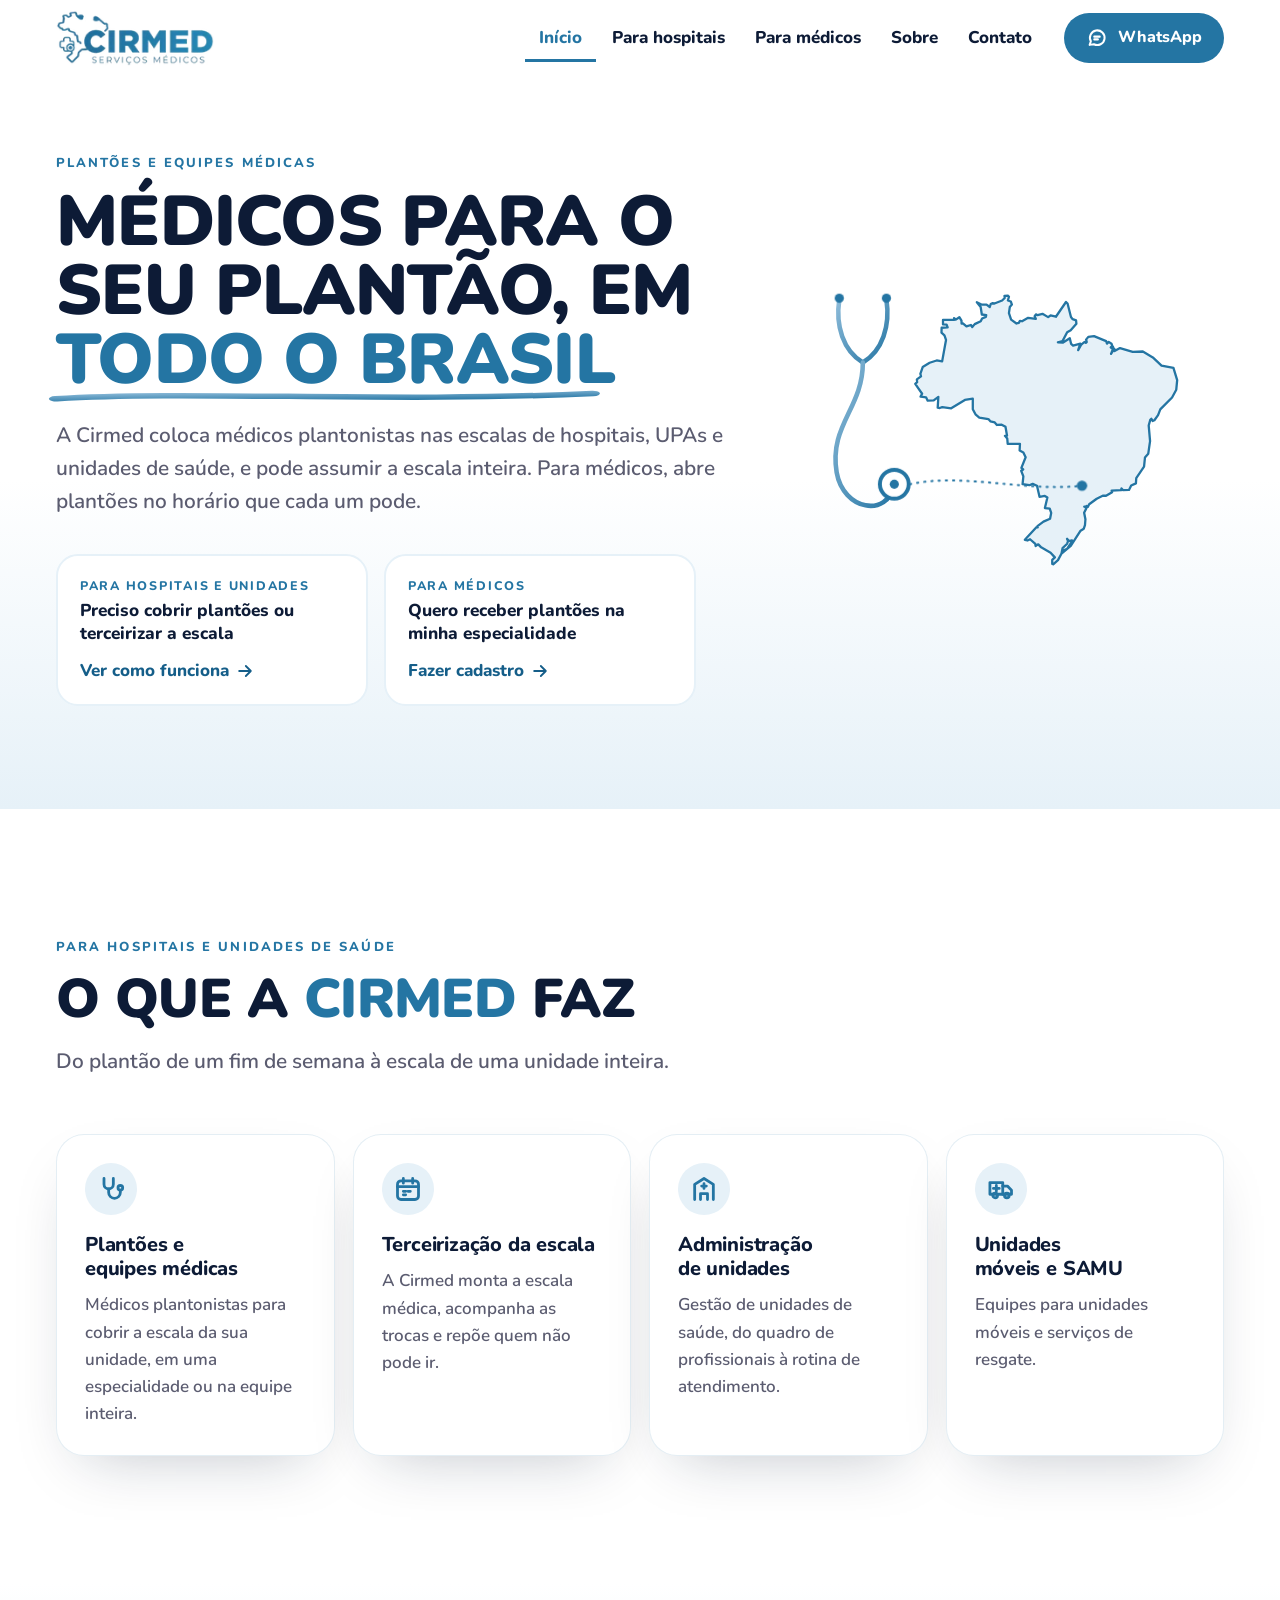
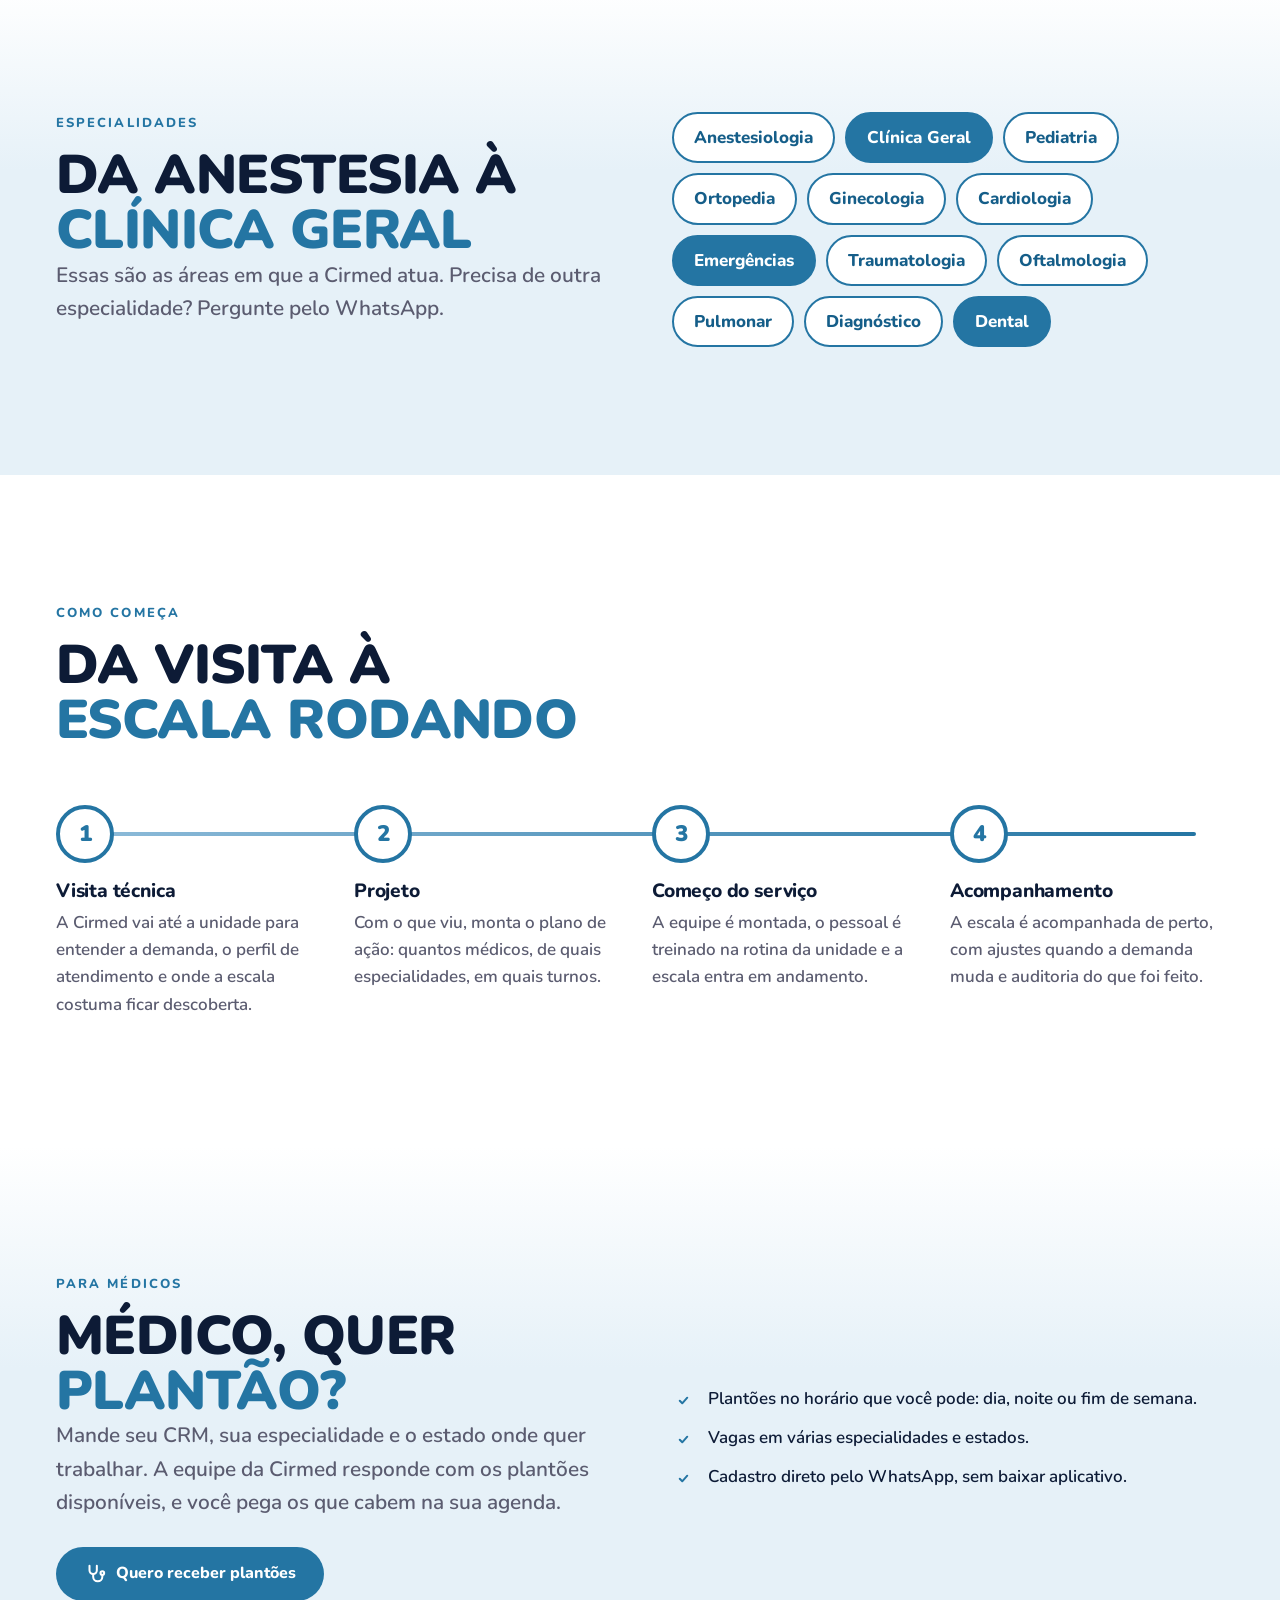
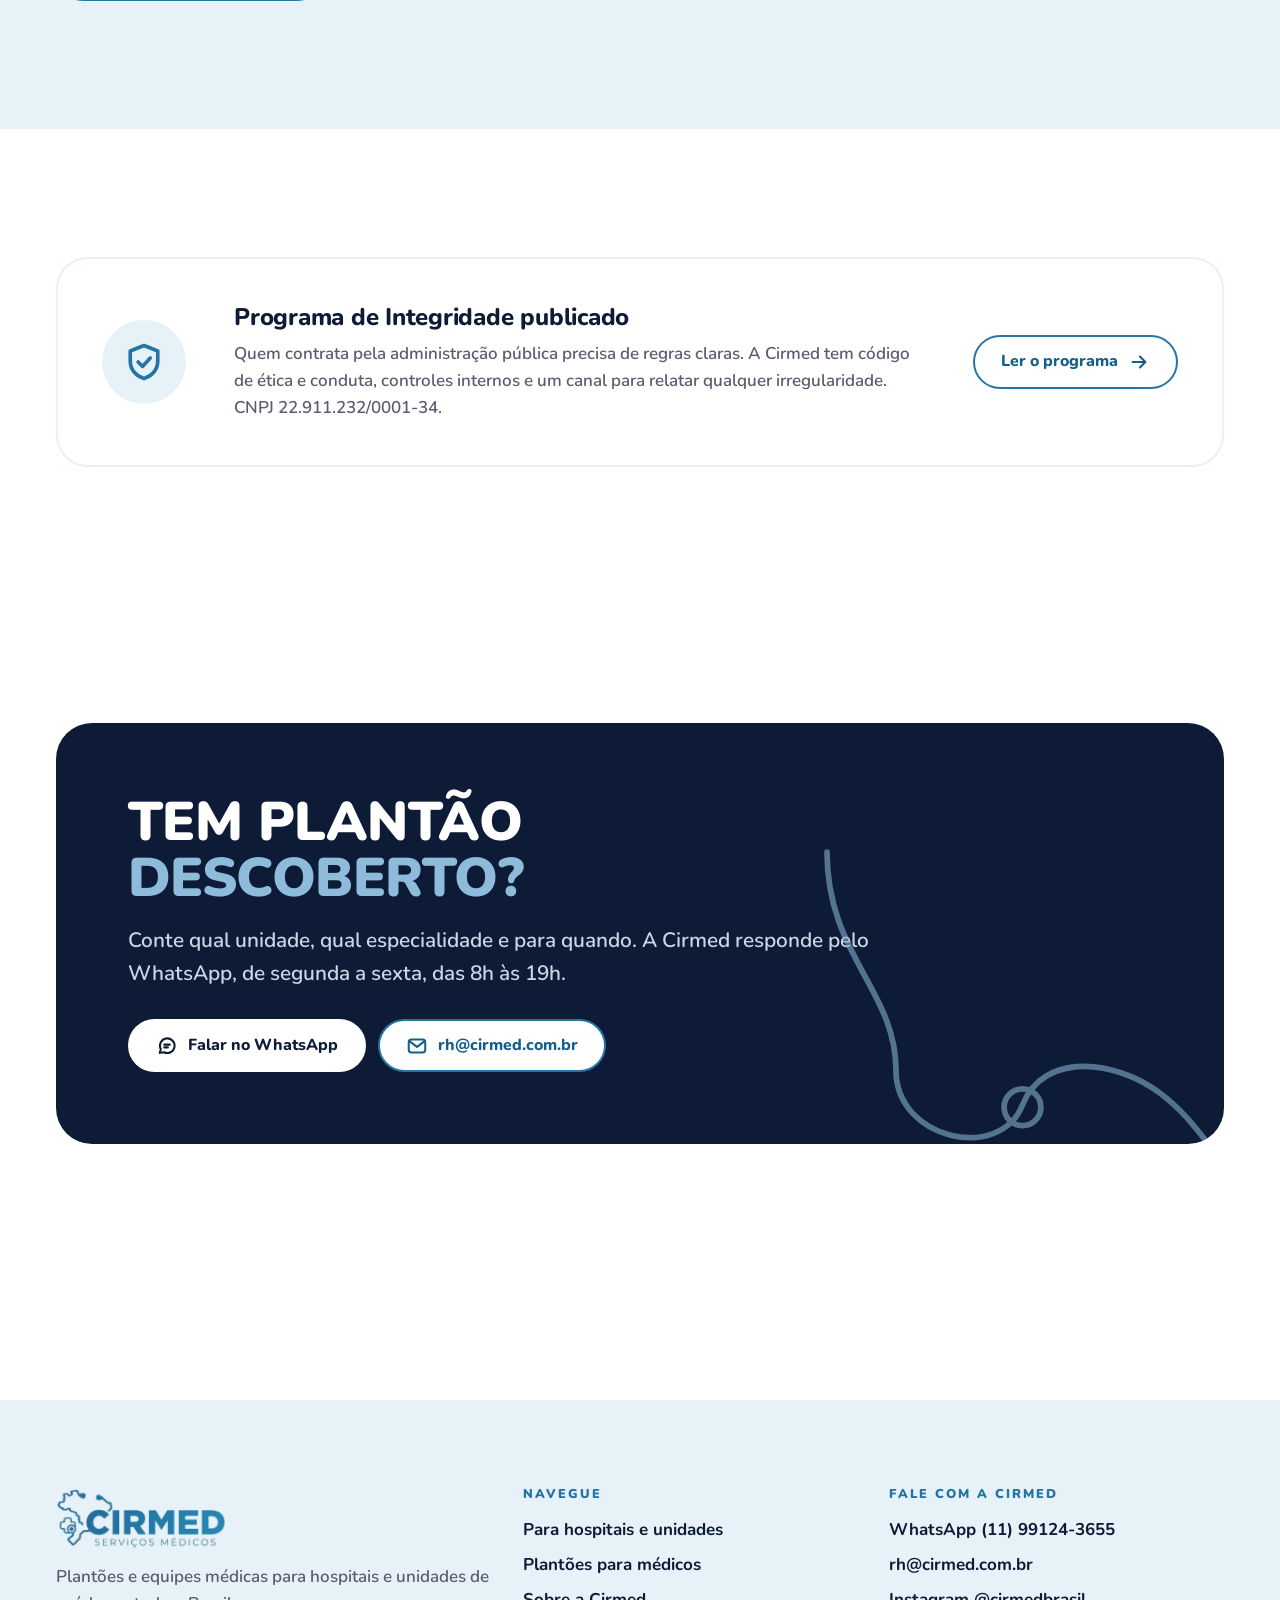
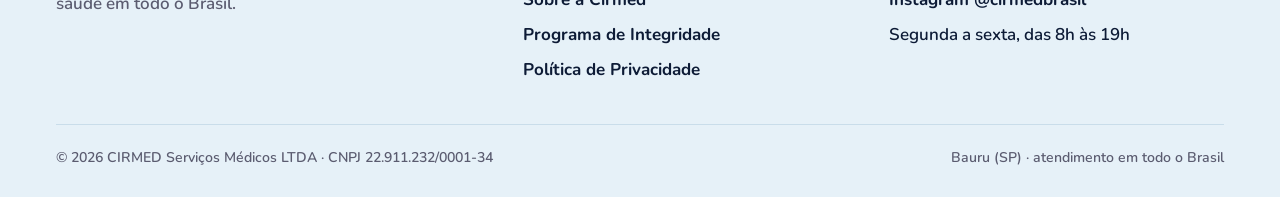
==== index.html @ 3adf21c6 "Site da Cirmed: 7 páginas com a linha médica, formulários para hospitais e médicos via WhatsApp Co-A" ====
<!DOCTYPE html>
<html lang="pt-BR">
<head>
<meta charset="UTF-8">
<meta name="viewport" content="width=device-width, initial-scale=1, viewport-fit=cover">
<script>document.documentElement.classList.add('js');</script>
<title>Cirmed | Plantões e equipes médicas para todo o Brasil</title>
<meta name="description" content="A Cirmed fornece médicos plantonistas e terceiriza a escala médica de hospitais, UPAs e unidades de saúde em todo o Brasil. Médico, cadastre-se para receber plantões.">
<link rel="canonical" href="https://dudugomes-student.github.io/cirmed-site/">
<meta name="theme-color" content="#FFFFFF">
<meta property="og:title" content="Cirmed | Plantões e equipes médicas para todo o Brasil">
<meta property="og:description" content="A Cirmed fornece médicos plantonistas e terceiriza a escala médica de hospitais, UPAs e unidades de saúde em todo o Brasil. Médico, cadastre-se para receber plantões.">
<meta property="og:type" content="website">
<meta property="og:url" content="https://dudugomes-student.github.io/cirmed-site/">
<meta property="og:image" content="https://dudugomes-student.github.io/cirmed-site/assets/og-cirmed.png">
<meta property="og:locale" content="pt_BR">
<meta name="twitter:card" content="summary_large_image">
<link rel="icon" href="assets/favicon.svg" type="image/svg+xml">
<link rel="preload" href="fonts/nunito-latin-800-normal.woff2" as="font" type="font/woff2" crossorigin>
<link rel="preload" href="fonts/nunito-latin-900-normal.woff2" as="font" type="font/woff2" crossorigin>
<link rel="stylesheet" href="css/cirmed.css">
<script type="application/ld+json">{"@context": "https://schema.org", "@type": "MedicalOrganization", "name": "CIRMED Serviços Médicos LTDA", "alternateName": "Cirmed", "url": "https://dudugomes-student.github.io/cirmed-site/", "logo": "https://dudugomes-student.github.io/cirmed-site/assets/logo.png", "telephone": "+55-11-99124-3655", "email": "rh@cirmed.com.br", "taxID": "22.911.232/0001-34", "areaServed": "BR", "address": {"@type": "PostalAddress", "addressLocality": "Bauru", "addressRegion": "SP", "addressCountry": "BR"}, "sameAs": ["https://www.instagram.com/cirmedbrasil/"]}</script><script src="js/main.js" defer></script>
</head>
<body>
<a class="skip-link" href="#conteudo">Pular para o conteúdo</a>
<svg width="0" height="0" style="position:absolute" aria-hidden="true" focusable="false"><defs><linearGradient id="traco" x1="0" y1="0" x2="1" y2="1"><stop offset="0" stop-color="#8DBBD9"/><stop offset="1" stop-color="#2475A3"/></linearGradient></defs></svg>
<header class="site-header">
  <div class="wrap header-bar">
    <a class="brand" href="index.html" aria-current="page"><picture><source type="image/webp" srcset="assets/logo-64.webp 181w, assets/logo-128.webp 361w" sizes="158px"><img src="assets/logo-64.png" srcset="assets/logo-64.png 181w, assets/logo-128.png 361w" sizes="158px" width="181" height="64" alt="Cirmed Serviços Médicos: página inicial"></picture></a>
    <button class="menu-toggle" type="button" aria-expanded="false" aria-controls="menu-principal" aria-label="Abrir menu"><svg class="icon i-open" viewBox="0 0 24 24" aria-hidden="true"><path d="M4 8h16M4 16h16"/></svg><svg class="icon i-close" viewBox="0 0 24 24" aria-hidden="true"><path d="m6 6 12 12M18 6 6 18"/></svg></button>
    <nav class="nav" id="menu-principal" aria-label="Principal">
      <ul class="nav-list"><li><a href="index.html" aria-current="page">Início</a></li><li><a href="para-hospitais.html">Para hospitais</a></li><li><a href="para-medicos.html">Para médicos</a></li><li><a href="sobre.html">Sobre</a></li><li><a href="contato.html">Contato</a></li></ul>
      <a class="btn btn-primary header-cta" href="https://wa.me/5511991243655" target="_blank" rel="noopener noreferrer"><svg class="icon" viewBox="0 0 24 24" aria-hidden="true"><path d="M4 19.5 5.3 15.6A8 8 0 1 1 8.6 18.8Z"/><path d="M9 10.5h6M9 13.5h4"/></svg><span>WhatsApp</span><span class="sr-only"> (abre em nova aba)</span></a>
    </nav>
  </div>
</header>
<main id="conteudo" tabindex="-1">
<section class="hero" aria-labelledby="hero-title">
  <div class="wrap hero-grid">
    <div>
      <p class="kicker">Plantões e equipes médicas</p>
      <h1 class="display" id="hero-title" data-draw>Médicos para o seu plantão, em <span class="stroke">todo o Brasil<svg viewBox="0 0 100 10" preserveAspectRatio="none" aria-hidden="true"><path class="draw" pathLength="1" style="--delay:.5s;--dur:1.1s" d="M2 6.5C26 2.5 62 8.5 98 4"/></svg></span></h1>
      <p class="lede">A Cirmed coloca médicos plantonistas nas escalas de hospitais, UPAs e unidades de saúde, e pode assumir a escala inteira. Para médicos, abre plantões no horário que cada um pode.</p>
      <div class="doors">
        <a class="door" href="para-hospitais.html"><small>Para hospitais e unidades</small><strong>Preciso cobrir plantões ou terceirizar a escala</strong><span class="go">Ver como funciona <svg class="icon" viewBox="0 0 24 24" aria-hidden="true"><path d="M5 12h14M13 6l6 6-6 6"/></svg></span></a>
        <a class="door" href="para-medicos.html"><small>Para médicos</small><strong>Quero receber plantões na minha especialidade</strong><span class="go">Fazer cadastro <svg class="icon" viewBox="0 0 24 24" aria-hidden="true"><path d="M5 12h14M13 6l6 6-6 6"/></svg></span></a>
      </div>
    </div>
    <figure class="hero-art" data-draw role="img" aria-label="Ilustração: o traço de um estetoscópio se desenha até o mapa do Brasil, com um ponto azul pulsando no interior de São Paulo.">
<svg class="line-art" viewBox="0 0 560 470">
  <path class="map draw" pathLength="1" style="--delay:.6s" transform="translate(150 30)" d="M72.8 42.3L78.2 47L85 44.8L87.1 47.9L90.8 43.5L100 39L102.1 34.8L107.9 32.4L108.4 29.7L101.7 28.8L99.9 17.4L94.1 10.1L101.9 13.8L108.9 13.6L113.8 17.3L115.3 12.8L117.7 11.6L121 12L132.7 7.4L136.6 3.6L136.3 0.2L141.5 0L143.1 1.6L141.5 7.4L146 9L147.6 13.7L144.4 17.4L143.1 26.8L146.4 36.7L154.6 42.5L158.2 41.6L159.9 38.4L163.1 39.1L172.4 33.9L184.2 35.6L182.4 31.4L184.3 28.6L186.6 29.8L194.3 27.8L202.9 32.8L206.6 30.3L214.8 32.2L230.2 9.7L232.6 12L237.8 32.7L240.4 35.9L245.6 37.7L246.1 42.9L237.4 52.8L232 56L224.9 69.5L217.9 71.5L225.2 71.8L236 65L238.1 73.7L241 76.3L252.1 73.4L248.8 83.1L253.2 75.3L258.3 70.8L260.8 72.1L261.9 70.7L260.9 67.2L264.3 62.9L273 61.9L291.5 69.4L292.8 73.2L295.4 70.6L299.7 73.5L300.9 76.7L298.6 79L299.6 80.1L301.9 77.9L302.5 80L299 88.9L304 81.1L304.4 84.7L312.7 80.1L332.1 85.8L347.6 85.3L362.8 94.3L376.1 106.8L394.3 110.4L400 129.1L398.6 143.6L392.2 155.5L374.2 173.6L370.8 182.5L365.2 190.3L362.5 191.5L360.6 188L358.9 189.7L356.5 198.2L358.6 222.1L355.8 241.5L350.8 247.2L349.4 261.1L337.5 278.7L337 286.7L329.8 289.9L326.4 296.7L317 296.9L315 294.3L314.3 297.1L299.9 297.8L300.6 300.1L291.4 305.6L286.3 305.6L277.1 310.2L265.6 318.6L263.5 322.6L261.4 321.1L260.7 322.9L258.1 322.1L261.4 324.5L257.9 331.6L259.9 341.4L259.2 350.6L257.4 355.9L252.5 359L237.5 382.1L224.3 393.1L224 390.1L232.1 386.4L239.2 375.5L239.3 373.6L234.6 374.8L231.8 371.3L233.3 374.7L232 378.8L225 385.5L223.4 393.7L218 403.9L210.7 410.3L209.2 409.6L209.2 403.6L213.2 399.7L206.7 392.5L192.3 384.4L187.9 379.8L183.8 382.2L183.4 379.1L175.3 372L171.4 373.9L167.4 372.9L185 353.7L187 353.8L186.6 352L195.8 345.1L205.9 340.6L207.6 331.8L205.4 325.3L198 324.3L201.8 308.2L197.9 305.8L189.8 307.2L185.9 290.4L179.3 287.5L174.3 289.5L163.9 287.8L165.1 276.1L161.8 267.4L164.8 265.4L162.1 262.9L168.6 246.8L165.1 239.4L159.4 236.5L159.9 226.5L141.2 226.4L140.5 218.1L137 214L140.2 213.9L137.8 200.3L132 197.1L124.7 197.5L121.4 193.6L114.7 191.9L111.7 188.5L97.8 186.1L92 181.2L87.9 173.5L87.9 157.4L75.8 159.3L54.9 172.1L41.3 170.2L37.4 171.6L34.3 171L35.3 154.5L28.2 160L19 160.4L16.5 155.2L8.1 154.2L10.5 149.8L0 134.7L2.9 132.1L2.5 127.8L8.8 123.2L7.8 119.3L11.4 109L22 102.5L32.7 99L41.1 100.4L47 67.7L44.6 60.5L40.1 56.6L40.3 49L49.5 48.4L47.9 44.1L42.4 44L42.4 37.1L59.5 37L59.3 34.2L61.9 36.7L67.4 32.9L70.6 38.1L70.8 42.7Z"/>
  <path class="tube draw" pathLength="1" style="--dur:1.4s" d="M34 36c-6 40 6 78 36 96M106 36c6 40-6 78-36 96"/>
  <path class="tube draw" pathLength="1" style="--delay:.5s;--dur:1.6s" d="M70 132c0 70-52 96-40 168 10 58 78 70 88 18"/>
  <circle class="pop" style="--delay:1.6s" cx="34" cy="34" r="7" fill="var(--blue)"/>
  <circle class="pop" style="--delay:1.6s" cx="106" cy="34" r="7" fill="var(--blue)"/>
  <path class="link fade" style="--delay:2s" d="M142 318C220 300 320 330 404.6 320.2"/>
  <g class="pop" style="--delay:1.7s"><circle class="piece" cx="118" cy="318" r="22"/><circle class="dot" cx="118" cy="318" r="7"/></g>
  <circle class="ring" style="--delay:3s" cx="404.6" cy="320.2" r="10"/>
  <circle class="ring r2" style="--delay:3s" cx="404.6" cy="320.2" r="10"/>
  <circle class="dot pop" style="--delay:3s" cx="404.6" cy="320.2" r="8"/>
</svg></figure>
  </div>
</section>

<section class="section" aria-labelledby="servicos-title"><div class="wrap">
  <div class="section-head reveal">
    <p class="kicker">Para hospitais e unidades de saúde</p>
    <h2 class="title" id="servicos-title">O que a <span class="blue">Cirmed</span> faz</h2>
    <p class="lede">Do plantão de um fim de semana à escala de uma unidade inteira.</p>
  </div>
  <div class="cards"><article class="card reveal" style="--d:0.00s"><div class="card-icon"><svg class="icon" viewBox="0 0 24 24" aria-hidden="true"><path d="M6 3v5a4 4 0 0 0 8 0V3"/><path d="M10 12v3a5 5 0 0 0 10 0v-2"/><circle cx="20" cy="11" r="2"/></svg></div><h3>Plantões e equipes médicas</h3><p>Médicos plantonistas para cobrir a escala da sua unidade, em uma especialidade ou na equipe inteira.</p></article><article class="card reveal" style="--d:0.08s"><div class="card-icon"><svg class="icon" viewBox="0 0 24 24" aria-hidden="true"><rect x="3" y="5" width="18" height="16" rx="3"/><path d="M3 10h18M8 3v4M16 3v4M8 14h2M12 14h2M8 17h2"/></svg></div><h3>Terceirização da escala</h3><p>A Cirmed monta a escala médica, acompanha as trocas e repõe quem não pode ir.</p></article><article class="card reveal" style="--d:0.16s"><div class="card-icon"><svg class="icon" viewBox="0 0 24 24" aria-hidden="true"><path d="M4 21V8l8-5 8 5v13"/><path d="M9 21v-5h6v5M12 7.5v4M10 9.5h4"/></svg></div><h3>Administração de unidades</h3><p>Gestão de unidades de saúde, do quadro de profissionais à rotina de atendimento.</p></article><article class="card reveal" style="--d:0.24s"><div class="card-icon"><svg class="icon" viewBox="0 0 24 24" aria-hidden="true"><path d="M2.5 6.5h11v10h-11z"/><path d="M13.5 9.5h4l3.5 3.5v3.5h-7.5"/><circle cx="7" cy="17.5" r="2"/><circle cx="17" cy="17.5" r="2"/><path d="M8 9v5M5.5 11.5h5"/></svg></div><h3>Unidades móveis e SAMU</h3><p>Equipes para unidades móveis e serviços de resgate.</p></article></div>
</div></section>

<section class="section section-sky" aria-labelledby="esp-title"><div class="wrap split">
  <div class="reveal">
    <p class="kicker">Especialidades</p>
    <h2 class="title" id="esp-title">Da anestesia à <span class="blue">clínica geral</span></h2>
    <p class="lede">Essas são as áreas em que a Cirmed atua. Precisa de outra especialidade? Pergunte pelo WhatsApp.</p>
  </div>
  <div class="reveal" style="--d:.1s"><ul class="chips"><li>Anestesiologia</li><li>Clínica Geral</li><li>Pediatria</li><li>Ortopedia</li><li>Ginecologia</li><li>Cardiologia</li><li>Emergências</li><li>Traumatologia</li><li>Oftalmologia</li><li>Pulmonar</li><li>Diagnóstico</li><li>Dental</li></ul></div>
</div></section>

<section class="section" aria-labelledby="como-title"><div class="wrap">
  <div class="section-head reveal">
    <p class="kicker">Como começa</p>
    <h2 class="title" id="como-title">Da visita à <span class="blue">escala rodando</span></h2>
  </div>
  <ol class="steps"><li><h3>Visita técnica</h3><p>A Cirmed vai até a unidade para entender a demanda, o perfil de atendimento e onde a escala costuma ficar descoberta.</p></li><li><h3>Projeto</h3><p>Com o que viu, monta o plano de ação: quantos médicos, de quais especialidades, em quais turnos.</p></li><li><h3>Começo do serviço</h3><p>A equipe é montada, o pessoal é treinado na rotina da unidade e a escala entra em andamento.</p></li><li><h3>Acompanhamento</h3><p>A escala é acompanhada de perto, com ajustes quando a demanda muda e auditoria do que foi feito.</p></li></ol>
</div></section>

<section class="section section-sky" aria-labelledby="medicos-title"><div class="wrap split">
  <div class="reveal">
    <p class="kicker">Para médicos</p>
    <h2 class="title" id="medicos-title">Médico, quer <span class="blue">plantão?</span></h2>
    <p class="lede">Mande seu CRM, sua especialidade e o estado onde quer trabalhar. A equipe da Cirmed responde com os plantões disponíveis, e você pega os que cabem na sua agenda.</p>
    <div class="btn-row"><a class="btn btn-primary" href="para-medicos.html"><svg class="icon" viewBox="0 0 24 24" aria-hidden="true"><path d="M6 3v5a4 4 0 0 0 8 0V3"/><path d="M10 12v3a5 5 0 0 0 10 0v-2"/><circle cx="20" cy="11" r="2"/></svg><span>Quero receber plantões</span></a></div>
  </div>
  <ul class="checklist reveal" style="--d:.1s">
    <li>Plantões no horário que você pode: dia, noite ou fim de semana.</li>
    <li>Vagas em várias especialidades e estados.</li>
    <li>Cadastro direto pelo WhatsApp, sem baixar aplicativo.</li>
  </ul>
</div></section>

<section class="section" aria-label="Programa de Integridade"><div class="wrap"><div class="trust reveal">
  <div class="seal"><svg class="icon" viewBox="0 0 24 24" aria-hidden="true"><path d="M12 3 4.5 6v5.5c0 4.8 3.2 8.2 7.5 9.5 4.3-1.3 7.5-4.7 7.5-9.5V6Z"/><path d="m8.8 12 2.4 2.4 4.2-4.6"/></svg></div>
  <div><h2 class="subtitle">Programa de Integridade publicado</h2>
  <p>Quem contrata pela administração pública precisa de regras claras. A Cirmed tem código de ética e conduta, controles internos e um canal para relatar qualquer irregularidade. CNPJ 22.911.232/0001-34.</p></div>
  <a class="btn btn-outline" href="programa-de-integridade.html"><span>Ler o programa</span><svg class="icon" viewBox="0 0 24 24" aria-hidden="true"><path d="M5 12h14M13 6l6 6-6 6"/></svg></a>
</div></div></section>

<section class="section" aria-labelledby="cta-title"><div class="wrap">
  <div class="cta reveal">
    <h2 class="title" id="cta-title">Tem plantão <span class="blue">descoberto?</span></h2>
    <p class="lede">Conte qual unidade, qual especialidade e para quando. A Cirmed responde pelo WhatsApp, de segunda a sexta, das 8h às 19h.</p>
    <div class="btn-row"><a class="btn btn-white" href="https://wa.me/5511991243655" target="_blank" rel="noopener noreferrer"><svg class="icon" viewBox="0 0 24 24" aria-hidden="true"><path d="M4 19.5 5.3 15.6A8 8 0 1 1 8.6 18.8Z"/><path d="M9 10.5h6M9 13.5h4"/></svg><span>Falar no WhatsApp</span><span class="sr-only"> (abre em nova aba)</span></a><a class="btn btn-outline" href="mailto:rh@cirmed.com.br"><svg class="icon" viewBox="0 0 24 24" aria-hidden="true"><rect x="3" y="5" width="18" height="14" rx="3"/><path d="m4 7 8 6 8-6"/></svg><span>rh@cirmed.com.br</span></a></div>
    <svg class="cta-line" viewBox="0 0 400 300" aria-hidden="true"><path d="M20 20c0 90 60 120 60 190 0 60 90 80 110 30 18-46 80-40 120-10s50 70 70 60"/><circle cx="190" cy="242" r="16" fill="none" stroke="#8DBBD9" stroke-width="5"/></svg>
  </div>
</div></section>

</main>
<footer class="site-footer">
  <div class="wrap">
    <div class="footer-grid">
      <div class="footer-brand">
        <img src="assets/logo-128.png" width="361" height="128" alt="Cirmed Serviços Médicos" loading="lazy">
        <p>Plantões e equipes médicas para hospitais e unidades de saúde em todo o Brasil.</p>
      </div>
      <div>
        <h2>Navegue</h2>
        <ul>
          <li><a href="para-hospitais.html">Para hospitais e unidades</a></li>
          <li><a href="para-medicos.html">Plantões para médicos</a></li>
          <li><a href="sobre.html">Sobre a Cirmed</a></li>
          <li><a href="programa-de-integridade.html">Programa de Integridade</a></li>
          <li><a href="privacidade.html">Política de Privacidade</a></li>
        </ul>
      </div>
      <div>
        <h2>Fale com a Cirmed</h2>
        <ul>
          <li><a href="https://wa.me/5511991243655" target="_blank" rel="noopener noreferrer">WhatsApp (11) 99124-3655<span class="sr-only"> (abre em nova aba)</span></a></li>
          <li><a href="mailto:rh@cirmed.com.br">rh@cirmed.com.br</a></li>
          <li><a href="https://www.instagram.com/cirmedbrasil/" target="_blank" rel="noopener noreferrer">Instagram @cirmedbrasil<span class="sr-only"> (abre em nova aba)</span></a></li>
          <li>Segunda a sexta, das 8h às 19h</li>
        </ul>
      </div>
    </div>
    <div class="legal">
      <span>© <span data-year>2026</span> CIRMED Serviços Médicos LTDA · CNPJ 22.911.232/0001-34</span>
      <span>Bauru (SP) · atendimento em todo o Brasil</span>
    </div>
  </div>
</footer>
<div class="mobile-bar">
  <a class="btn btn-primary" href="https://wa.me/5511991243655" target="_blank" rel="noopener noreferrer"><svg class="icon" viewBox="0 0 24 24" aria-hidden="true"><path d="M4 19.5 5.3 15.6A8 8 0 1 1 8.6 18.8Z"/><path d="M9 10.5h6M9 13.5h4"/></svg><span>WhatsApp</span><span class="sr-only"> (abre em nova aba)</span></a>
  <a class="btn btn-outline" href="para-medicos.html"><svg class="icon" viewBox="0 0 24 24" aria-hidden="true"><path d="M6 3v5a4 4 0 0 0 8 0V3"/><path d="M10 12v3a5 5 0 0 0 10 0v-2"/><circle cx="20" cy="11" r="2"/></svg><span>Plantões</span></a>
</div>
</body>
</html>
---- css/cirmed.css ----
/* Cirmed — sistema visual "linha médica". Fonte da verdade dos tokens; ver DESIGN.md. */

@font-face { font-family: "Nunito"; font-weight: 600; font-style: normal; font-display: swap; src: url("../fonts/nunito-latin-600-normal.woff2") format("woff2"); }
@font-face { font-family: "Nunito"; font-weight: 700; font-style: normal; font-display: swap; src: url("../fonts/nunito-latin-700-normal.woff2") format("woff2"); }
@font-face { font-family: "Nunito"; font-weight: 800; font-style: normal; font-display: swap; src: url("../fonts/nunito-latin-800-normal.woff2") format("woff2"); }
@font-face { font-family: "Nunito"; font-weight: 900; font-style: normal; font-display: swap; src: url("../fonts/nunito-latin-900-normal.woff2") format("woff2"); }

:root {
  --blue: #2475A3;        /* traço, destaques, botões */
  --blue-deep: #155E89;   /* hover e texto pequeno em azul */
  --navy: #0D1B36;        /* títulos */
  --gray: #5B5C70;        /* texto de apoio */
  --sky: #E6F1F8;         /* preenchimentos, fundo de seção */
  --mist: #8DBBD9;        /* início do degradê do traço */
  --white: #FFFFFF;
  --line: linear-gradient(90deg, var(--mist), var(--blue));
  --r-pill: 999px;
  --r-card: 28px;
  --gutter: clamp(16px, 4.5vw, 56px);
  --max: 1200px;
  --section: clamp(72px, 10vw, 136px);
  --ease: cubic-bezier(.22, 1, .36, 1);
  --shadow: 0 24px 60px -28px rgba(13, 27, 54, .28);
  color-scheme: light;
}

*, *::before, *::after { box-sizing: border-box; }
html { -webkit-text-size-adjust: 100%; scroll-behavior: smooth; scroll-padding-top: 96px; }
@media (prefers-reduced-motion: reduce) { html { scroll-behavior: auto; } }
body {
  margin: 0; font-family: "Nunito", system-ui, sans-serif; font-weight: 600;
  font-size: clamp(1rem, .96rem + .2vw, 1.0625rem); line-height: 1.6; color: var(--navy);
  background: var(--white); text-rendering: optimizeLegibility; overflow-x: clip;
}
html.menu-open { overflow: hidden; }
img, svg { display: block; max-width: 100%; }
a { color: var(--blue-deep); text-decoration-thickness: 2px; text-underline-offset: 3px; }
a:hover { color: var(--blue); }
:focus-visible { outline: 3px solid var(--blue); outline-offset: 3px; border-radius: 6px; }
p { margin: 0 0 1em; }
h1, h2, h3 { margin: 0; line-height: 1.05; letter-spacing: -.01em; text-wrap: balance; }
.sr-only { position: absolute; width: 1px; height: 1px; padding: 0; margin: -1px; overflow: hidden; clip: rect(0 0 0 0); white-space: nowrap; border: 0; }
.skip-link { position: absolute; left: 16px; top: -60px; z-index: 100; background: var(--navy); color: var(--white); padding: 10px 18px; border-radius: var(--r-pill); }
.skip-link:focus { top: 12px; }
.wrap { width: min(100% - 2 * var(--gutter), var(--max)); margin-inline: auto; }

/* Tipografia */
.kicker { font-weight: 800; font-size: .8125rem; letter-spacing: .16em; text-transform: uppercase; color: var(--blue); margin: 0 0 14px; }
.display { font-weight: 900; text-transform: uppercase; font-size: clamp(2.3rem, 1.3rem + 4.2vw, 4.4rem); line-height: .98; }
.title { font-weight: 900; text-transform: uppercase; font-size: clamp(1.9rem, 1.2rem + 2.8vw, 3.4rem); line-height: 1.02; }
.subtitle { font-weight: 800; font-size: clamp(1.2rem, 1.05rem + .6vw, 1.5rem); line-height: 1.2; }
.lede { font-size: clamp(1.08rem, 1rem + .4vw, 1.3rem); color: var(--gray); max-width: 38em; }
.blue { color: var(--blue); }
.muted { color: var(--gray); }
/* Sublinhado em traço que se desenha sob a palavra-chave */
.stroke { position: relative; display: inline-block; white-space: nowrap; color: var(--blue); }
.stroke svg { position: absolute; left: -2%; right: -2%; width: 104%; bottom: -.16em; height: .3em; overflow: visible; }
.stroke path { fill: none; stroke: url(#traco); stroke-width: 2.6; stroke-linecap: round; }
@media (max-width: 600px) {
  .stroke { display: inline; white-space: normal; text-decoration: underline; text-decoration-color: var(--mist); text-decoration-thickness: .1em; text-underline-offset: .14em; }
  .stroke svg { display: none; }
}

/* Botões */
.btn {
  display: inline-flex; align-items: center; justify-content: center; gap: 10px; min-height: 52px; padding: 12px 26px;
  border-radius: var(--r-pill); border: 2px solid transparent; font: inherit; font-weight: 800; font-size: 1rem;
  text-decoration: none; cursor: pointer; transition: background .2s, color .2s, border-color .2s, transform .2s var(--ease);
}
.btn:active { transform: translateY(1px); }
.btn .icon { width: 22px; height: 22px; flex: none; }
.btn-primary { background: var(--blue); color: var(--white); }
.btn-primary:hover { background: var(--blue-deep); color: var(--white); }
.btn-outline { background: var(--white); color: var(--blue-deep); border-color: var(--blue); }
.btn-outline:hover { background: var(--sky); color: var(--blue-deep); }
.btn-white { background: var(--white); color: var(--navy); }
.btn-white:hover { background: var(--sky); color: var(--navy); }
.btn-row { display: flex; flex-wrap: wrap; gap: 12px; margin-top: 28px; }
.icon { width: 1.25em; height: 1.25em; flex: none; fill: none; stroke: currentColor; stroke-width: 2.2; stroke-linecap: round; stroke-linejoin: round; }

/* Cabeçalho */
.site-header { position: sticky; top: 0; z-index: 50; background: rgba(255,255,255,.92); backdrop-filter: blur(12px); -webkit-backdrop-filter: blur(12px); transition: box-shadow .25s; }
html.header-scrolled .site-header { box-shadow: 0 1px 0 rgba(13,27,54,.08), 0 10px 30px -18px rgba(13,27,54,.25); }
.header-bar { display: flex; align-items: center; justify-content: space-between; gap: 20px; min-height: 76px; }
.brand { display: block; flex: none; }
.brand img { width: 158px; height: auto; }
.nav { display: flex; align-items: center; gap: 8px; }
.nav-list { display: flex; gap: 2px; list-style: none; margin: 0; padding: 0; }
.nav-list a { display: block; padding: 10px 14px; border-radius: var(--r-pill); color: var(--navy); font-weight: 800; text-decoration: none; }
.nav-list a:hover { background: var(--sky); color: var(--navy); }
.nav-list a[aria-current="page"] { color: var(--blue); box-shadow: inset 0 -3px 0 var(--blue); border-radius: 0; }
.header-cta { min-height: 46px; padding: 10px 20px; margin-left: 10px; }
.menu-toggle { display: none; width: 48px; height: 48px; border-radius: 50%; border: 2px solid var(--sky); background: var(--white); color: var(--navy); cursor: pointer; padding: 0; }
.menu-toggle .icon { width: 24px; height: 24px; margin: auto; }
.menu-toggle .i-close { display: none; }
.menu-toggle[aria-expanded="true"] .i-open { display: none; }
.menu-toggle[aria-expanded="true"] .i-close { display: block; }
@media (max-width: 1020px) {
  .menu-toggle { display: grid; }
  .nav { position: fixed; inset: 76px 0 0; background: var(--white); flex-direction: column; align-items: stretch; gap: 0; padding: 12px var(--gutter) 40px; overflow-y: auto; visibility: hidden; opacity: 0; transform: translateY(-8px); transition: opacity .2s, transform .2s var(--ease), visibility 0s .2s; }
  .nav.is-open { visibility: visible; opacity: 1; transform: none; transition: opacity .2s, transform .25s var(--ease); }
  .nav-list { flex-direction: column; }
  .nav-list a { padding: 16px 4px; font-size: 1.35rem; border-radius: 0; border-bottom: 1px solid var(--sky); }
  .nav-list a[aria-current="page"] { box-shadow: inset 4px 0 0 var(--blue); padding-left: 16px; }
  .header-cta { margin: 24px 0 0; }
}

/* Seções */
main { display: block; }
.section { padding-block: var(--section); }
.section-sky { background: linear-gradient(180deg, var(--white), var(--sky) 38%); }
.section-head { max-width: 760px; margin-bottom: clamp(32px, 5vw, 56px); }
.section-head .lede { margin-top: 18px; }

/* Topo */
.hero { padding-block: clamp(36px, 6vw, 80px) clamp(56px, 8vw, 104px); background: linear-gradient(180deg, var(--white) 55%, var(--sky)); }
.hero-grid { display: grid; grid-template-columns: minmax(0, 1.2fr) minmax(0, .8fr); gap: clamp(24px, 4vw, 56px); align-items: center; }
.hero .lede { margin-top: 24px; }
.hero-note { margin: 18px 0 0; font-weight: 800; color: var(--navy); }
@media (max-width: 860px) { .hero-grid { grid-template-columns: 1fr; } .hero-art { max-width: 520px; margin-inline: auto; width: 100%; } }
.page-hero { padding-block: clamp(36px, 6vw, 80px) clamp(40px, 6vw, 72px); background: linear-gradient(180deg, var(--white) 40%, var(--sky)); }
.page-hero .lede { margin-top: 22px; }
.crumbs { font-size: .9rem; color: var(--gray); margin-bottom: 18px; }
.crumbs a { color: var(--gray); }

/* Linha médica (SVG) */
.line-art { width: 100%; height: auto; overflow: visible; }
.line-art .tube, .line-art .map { fill: none; stroke-linecap: round; stroke-linejoin: round; }
.line-art .tube { stroke: url(#traco); stroke-width: 7; }
.line-art .map { stroke: var(--blue); stroke-width: 3.5; fill: var(--sky); }
.line-art .link { fill: none; stroke: var(--blue); stroke-width: 3; stroke-dasharray: 2 9; stroke-linecap: round; }
.line-art .piece { fill: var(--white); stroke: var(--blue); stroke-width: 6; }
.line-art .dot { fill: var(--blue); }
.line-art .ring { fill: none; stroke: var(--blue); stroke-width: 2; transform-box: fill-box; transform-origin: center; opacity: 0; }
.js .draw { stroke-dasharray: 1; stroke-dashoffset: 1; }
.js .is-drawn .draw { animation: draw var(--dur, 1.6s) var(--ease) var(--delay, 0s) forwards; }
.js .is-drawn .map.draw { animation: draw var(--dur, 2.2s) var(--ease) var(--delay, 0s) forwards, mapfill .8s ease calc(var(--delay, 0s) + 1.6s) forwards; fill-opacity: 0; }
.js .is-drawn .ring { animation: pulse 2.6s ease-out calc(var(--delay, 0s)) infinite; }
.js .is-drawn .ring.r2 { animation-delay: calc(var(--delay, 0s) + 1.3s); }
.js .pop, .js .fade { opacity: 0; }
.js .is-drawn .fade { animation: fade .6s ease var(--delay, 0s) forwards; }
@keyframes fade { to { opacity: 1; } }
.js .is-drawn .pop { animation: pop .5s var(--ease) var(--delay, 0s) forwards; }
@keyframes draw { to { stroke-dashoffset: 0; } }
@keyframes mapfill { to { fill-opacity: 1; } }
@keyframes pulse { 0% { opacity: .8; transform: scale(.4); } 100% { opacity: 0; transform: scale(2.4); } }
@keyframes pop { from { opacity: 0; transform: scale(.6); } to { opacity: 1; transform: none; } }
.pop { transform-box: fill-box; transform-origin: center; }

/* Duas portas: hospital / médico */
.doors { display: grid; grid-template-columns: repeat(2, minmax(0, 1fr)); gap: 16px; margin-top: 36px; max-width: 640px; }
.door { display: flex; flex-direction: column; gap: 4px; padding: 20px 22px; border-radius: 22px; background: var(--white); border: 2px solid var(--sky); text-decoration: none; color: var(--navy); transition: border-color .2s, transform .25s var(--ease), box-shadow .25s; }
.door:hover { border-color: var(--blue); color: var(--navy); transform: translateY(-3px); box-shadow: var(--shadow); }
.door small { font-size: .78rem; font-weight: 800; letter-spacing: .14em; text-transform: uppercase; color: var(--blue); }
.door strong { font-weight: 800; font-size: 1.08rem; line-height: 1.3; }
.door .go .icon { width: 20px; height: 20px; transition: transform .25s var(--ease); }
.door:hover .go .icon { transform: translateX(4px); }
.door .go { margin-top: 8px; font-weight: 800; color: var(--blue-deep); display: inline-flex; gap: 6px; align-items: center; }
@media (max-width: 520px) { .doors { grid-template-columns: 1fr; } }

/* Chips de especialidade */
.chips { display: flex; flex-wrap: wrap; gap: 10px; list-style: none; margin: 0; padding: 0; }
.chips li { padding: 10px 20px; border-radius: var(--r-pill); border: 2.5px solid var(--blue); background: var(--white); color: var(--blue-deep); font-weight: 800; }
.chips li:nth-child(5n+2) { background: var(--blue); color: var(--white); }

/* Cartões de serviço */
.cards { display: grid; grid-template-columns: repeat(auto-fit, minmax(min(100%, 250px), 1fr)); gap: 18px; }
.card { background: var(--white); border-radius: var(--r-card); padding: 28px; box-shadow: var(--shadow); border: 1px solid rgba(36,117,163,.12); }
.card .card-icon { width: 52px; height: 52px; border-radius: 50%; background: var(--sky); color: var(--blue); display: grid; place-items: center; margin-bottom: 18px; }
.card .card-icon .icon { width: 28px; height: 28px; stroke-width: 2.4; }
.card h3 { font-weight: 800; font-size: 1.25rem; line-height: 1.2; margin-bottom: 10px; }
.card p { color: var(--gray); margin: 0; }

/* Etapas ligadas pelo traço */
.steps { position: relative; display: grid; grid-template-columns: repeat(4, minmax(0, 1fr)); gap: 24px; list-style: none; margin: 0; padding: 0; counter-reset: step; }
.steps::before { content: ""; position: absolute; top: 27px; left: 28px; right: 28px; height: 4px; border-radius: 4px; background: var(--line); transform-origin: left; }
.js .steps:not(.is-drawn)::before { transform: scaleX(0); }
.js .steps.is-drawn::before { transition: transform 1.4s var(--ease); }
.steps li { position: relative; counter-increment: step; }
.steps li::before { content: counter(step); display: grid; place-items: center; width: 58px; height: 58px; border-radius: 50%; background: var(--white); border: 4px solid var(--blue); color: var(--blue); font-weight: 900; font-size: 1.4rem; margin-bottom: 18px; position: relative; }
.steps h3 { font-weight: 800; font-size: 1.2rem; margin-bottom: 8px; }
.steps p { color: var(--gray); margin: 0; }
@media (min-width: 861px) { .steps-3 { grid-template-columns: repeat(3, minmax(0, 1fr)); } }
@media (max-width: 860px) {
  .steps { grid-template-columns: 1fr; gap: 28px; }
  .steps::before { top: 28px; bottom: 28px; left: 27px; right: auto; width: 4px; height: auto; background: linear-gradient(180deg, var(--mist), var(--blue)); transform-origin: top; }
  .js .steps:not(.is-drawn)::before { transform: scaleY(0); }
  .steps li { padding-left: 80px; min-height: 58px; }
  .steps li::before { position: absolute; left: 0; top: 0; margin: 0; }
}

/* Situações (perguntas de quem vive o problema) */
.situations { display: grid; grid-template-columns: repeat(auto-fit, minmax(min(100%, 260px), 1fr)); gap: 16px; list-style: none; margin: 0; padding: 0; }
.situations li { background: var(--white); border-radius: 24px; padding: 24px 26px; border-left: 5px solid var(--blue); box-shadow: var(--shadow); }
.situations strong { display: block; font-weight: 900; font-size: 1.2rem; line-height: 1.25; margin-bottom: 8px; }
.situations span { color: var(--gray); }

/* Bloco dividido: texto + arte ou faixa */
.split { display: grid; grid-template-columns: minmax(0, 1fr) minmax(0, 1fr); gap: clamp(28px, 5vw, 72px); align-items: center; }
@media (max-width: 860px) { .split { grid-template-columns: 1fr; } }
.facts { display: grid; gap: 0; margin: 0; }
.facts div { display: grid; grid-template-columns: 180px 1fr; gap: 16px; padding: 16px 0; border-bottom: 1px solid var(--sky); }
.facts dt { font-weight: 800; color: var(--gray); }
.facts dd { margin: 0; font-weight: 800; }
@media (max-width: 520px) { .facts div { grid-template-columns: 1fr; gap: 2px; } }
.checklist { list-style: none; padding: 0; margin: 0; display: grid; gap: 12px; }
.checklist li { position: relative; padding-left: 36px; }
.checklist li::before { content: ""; position: absolute; left: 0; top: .3em; width: 22px; height: 22px; border-radius: 50%; background: var(--sky) url("data:image/svg+xml,%3Csvg xmlns='http://www.w3.org/2000/svg' viewBox='0 0 24 24' fill='none' stroke='%232475A3' stroke-width='3.2' stroke-linecap='round' stroke-linejoin='round'%3E%3Cpath d='m6 12.5 4 4 8-9'/%3E%3C/svg%3E") center / 15px no-repeat; }

/* Integridade */
.trust { display: grid; grid-template-columns: auto 1fr auto; gap: clamp(20px, 4vw, 48px); align-items: center; background: var(--white); border-radius: 32px; padding: clamp(28px, 4vw, 44px); border: 2px solid var(--sky); }
.trust .seal { width: 84px; height: 84px; border-radius: 50%; background: var(--sky); color: var(--blue); display: grid; place-items: center; }
.trust .seal .icon { width: 44px; height: 44px; stroke-width: 2; }
.trust p { margin: 8px 0 0; color: var(--gray); }
@media (max-width: 860px) { .trust { grid-template-columns: 1fr; } }

/* Formulários (preparam a mensagem do WhatsApp) */
.form-card { background: var(--white); border-radius: 32px; padding: clamp(24px, 4vw, 44px); box-shadow: var(--shadow); border: 1px solid rgba(36,117,163,.14); }
.form-grid { display: grid; grid-template-columns: repeat(2, minmax(0, 1fr)); gap: 18px 16px; }
.form-grid .full { grid-column: 1 / -1; }
@media (max-width: 620px) { .form-grid { grid-template-columns: 1fr; } }
.field label, .field legend { display: block; font-weight: 800; margin-bottom: 8px; }
.field .hint { display: block; font-weight: 600; font-size: .9rem; color: var(--gray); margin-top: 6px; }
.field input, .field select, .field textarea {
  width: 100%; min-height: 52px; padding: 12px 16px; border-radius: 16px; border: 2px solid #C9DDEA; background: var(--white);
  font: inherit; color: var(--navy); transition: border-color .2s, box-shadow .2s;
}
.field textarea { min-height: 130px; resize: vertical; }
.field input:focus, .field select:focus, .field textarea:focus { outline: none; border-color: var(--blue); box-shadow: 0 0 0 4px rgba(36,117,163,.18); }
.field fieldset { border: 0; padding: 0; margin: 0; }
.options { display: flex; flex-wrap: wrap; gap: 10px; }
.options label { display: inline-flex; align-items: center; gap: 8px; margin: 0; padding: 10px 16px; border-radius: var(--r-pill); border: 2px solid #C9DDEA; font-weight: 800; cursor: pointer; }
.options input { width: 18px; height: 18px; min-height: 0; accent-color: var(--blue); margin: 0; }
.options label:has(input:checked) { border-color: var(--blue); background: var(--sky); }
.form-foot { display: flex; flex-wrap: wrap; align-items: center; gap: 16px 24px; margin-top: 24px; }
.form-foot p { margin: 0; font-size: .92rem; color: var(--gray); max-width: 36em; }
.form-result { margin-top: 20px; padding: 18px 20px; border-radius: 20px; background: var(--sky); }
.form-result p { margin: 0 0 12px; font-weight: 800; }

/* Contato */
.channels { display: grid; grid-template-columns: repeat(auto-fit, minmax(min(100%, 230px), 1fr)); gap: 16px; }
.channel { display: block; padding: 24px; border-radius: 24px; background: var(--white); border: 2px solid var(--sky); text-decoration: none; color: var(--navy); }
a.channel:hover { border-color: var(--blue); color: var(--navy); }
.channel small { display: block; font-weight: 800; letter-spacing: .14em; text-transform: uppercase; font-size: .76rem; color: var(--blue); margin-bottom: 6px; }
.channel strong { font-weight: 900; font-size: 1.2rem; overflow-wrap: anywhere; }
.channel span { display: block; color: var(--gray); margin-top: 4px; }

/* Texto longo (políticas) */
.prose { max-width: 760px; }
.prose h2 { font-weight: 900; font-size: 1.45rem; line-height: 1.2; margin: 44px 0 14px; }
.prose ul { padding-left: 1.2em; margin: 0 0 1em; }
.prose li { margin-bottom: .4em; }
.prose p, .prose li { color: #343a4f; }

/* Chamada final */
.cta { background: var(--navy); color: var(--white); border-radius: 36px; padding: clamp(32px, 6vw, 72px); position: relative; overflow: hidden; }
.cta .title { color: var(--white); max-width: 14em; }
.cta .lede { color: #C8D6E6; margin-top: 18px; }
.cta .blue { color: var(--mist); }
.cta-line { position: absolute; right: -40px; bottom: -30px; width: min(48%, 460px); opacity: .55; pointer-events: none; }
.cta-line path { fill: none; stroke: var(--mist); stroke-width: 5; stroke-linecap: round; }
@media (max-width: 860px) { .cta-line { display: none; } }

/* Rodapé */
.site-footer { padding: clamp(56px, 8vw, 88px) 0 calc(28px + env(safe-area-inset-bottom)); background: var(--sky); margin-top: var(--section); }
.footer-grid { display: grid; grid-template-columns: 1.3fr 1fr 1fr; gap: 32px; }
.footer-grid h2 { font-size: .8rem; font-weight: 900; letter-spacing: .16em; text-transform: uppercase; color: var(--blue); margin-bottom: 14px; }
.footer-grid ul { list-style: none; margin: 0; padding: 0; display: grid; gap: 8px; }
.footer-grid a { color: var(--navy); text-decoration: none; font-weight: 700; }
.footer-grid a:hover { color: var(--blue); text-decoration: underline; }
.footer-brand img { width: 170px; height: auto; margin-bottom: 14px; }
.footer-brand p { color: var(--gray); max-width: 26em; }
.legal { margin-top: 40px; padding-top: 22px; border-top: 1px solid #C9DDEA; font-size: .88rem; color: var(--gray); display: flex; flex-wrap: wrap; gap: 6px 20px; justify-content: space-between; }
@media (max-width: 860px) { .footer-grid { grid-template-columns: 1fr; } }

/* Barra fixa de contato no celular */
.mobile-bar { display: none; }
@media (max-width: 760px) {
  .mobile-bar { display: grid; grid-template-columns: 1fr 1fr; gap: 10px; position: fixed; left: 12px; right: 12px; bottom: calc(12px + env(safe-area-inset-bottom)); z-index: 40; padding: 8px; border-radius: 26px; background: rgba(255,255,255,.94); backdrop-filter: blur(10px); -webkit-backdrop-filter: blur(10px); box-shadow: 0 14px 40px -12px rgba(13,27,54,.35); transition: transform .3s var(--ease); }
  .mobile-bar .btn { min-height: 48px; padding: 10px 12px; font-size: .95rem; }
  html.menu-open .mobile-bar { transform: translateY(140%); }
  .site-footer { padding-bottom: calc(110px + env(safe-area-inset-bottom)); }
}

/* Entradas */
.js .reveal { opacity: 0; transform: translateY(18px); transition: opacity .7s var(--ease), transform .7s var(--ease); transition-delay: var(--d, 0s); }
.js .reveal.is-in { opacity: 1; transform: none; }
@media (prefers-reduced-motion: reduce) {
  .js .reveal { opacity: 1; transform: none; transition: none; }
  .js .draw { stroke-dashoffset: 0; animation: none !important; }
  .js .is-drawn .map.draw, .js .map.draw { fill-opacity: 1; }
  .js .pop, .js .fade { opacity: 1; animation: none !important; }
  .js .draw { stroke-dasharray: none; }
  .js .is-drawn .ring { animation: none; }
  .js .steps:not(.is-drawn)::before { transform: none; }
  .btn, .door { transition: none; }
}
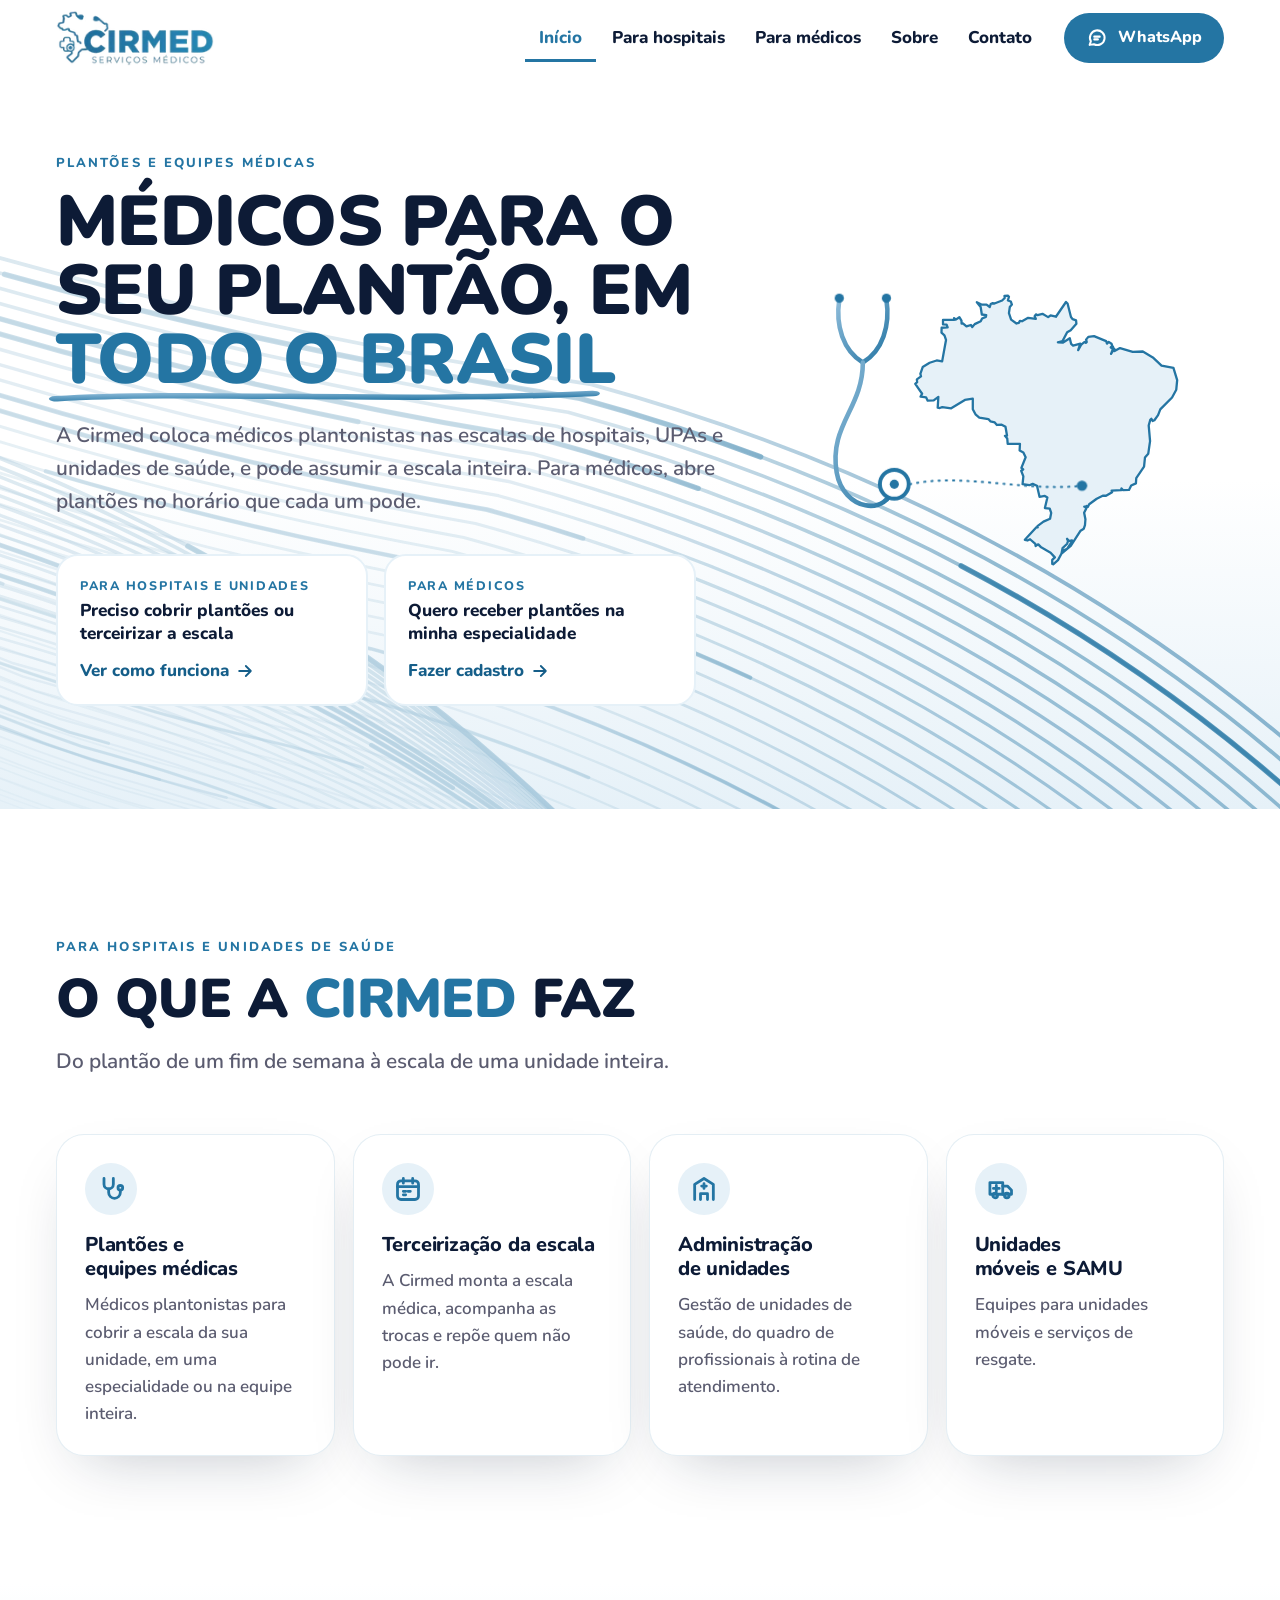
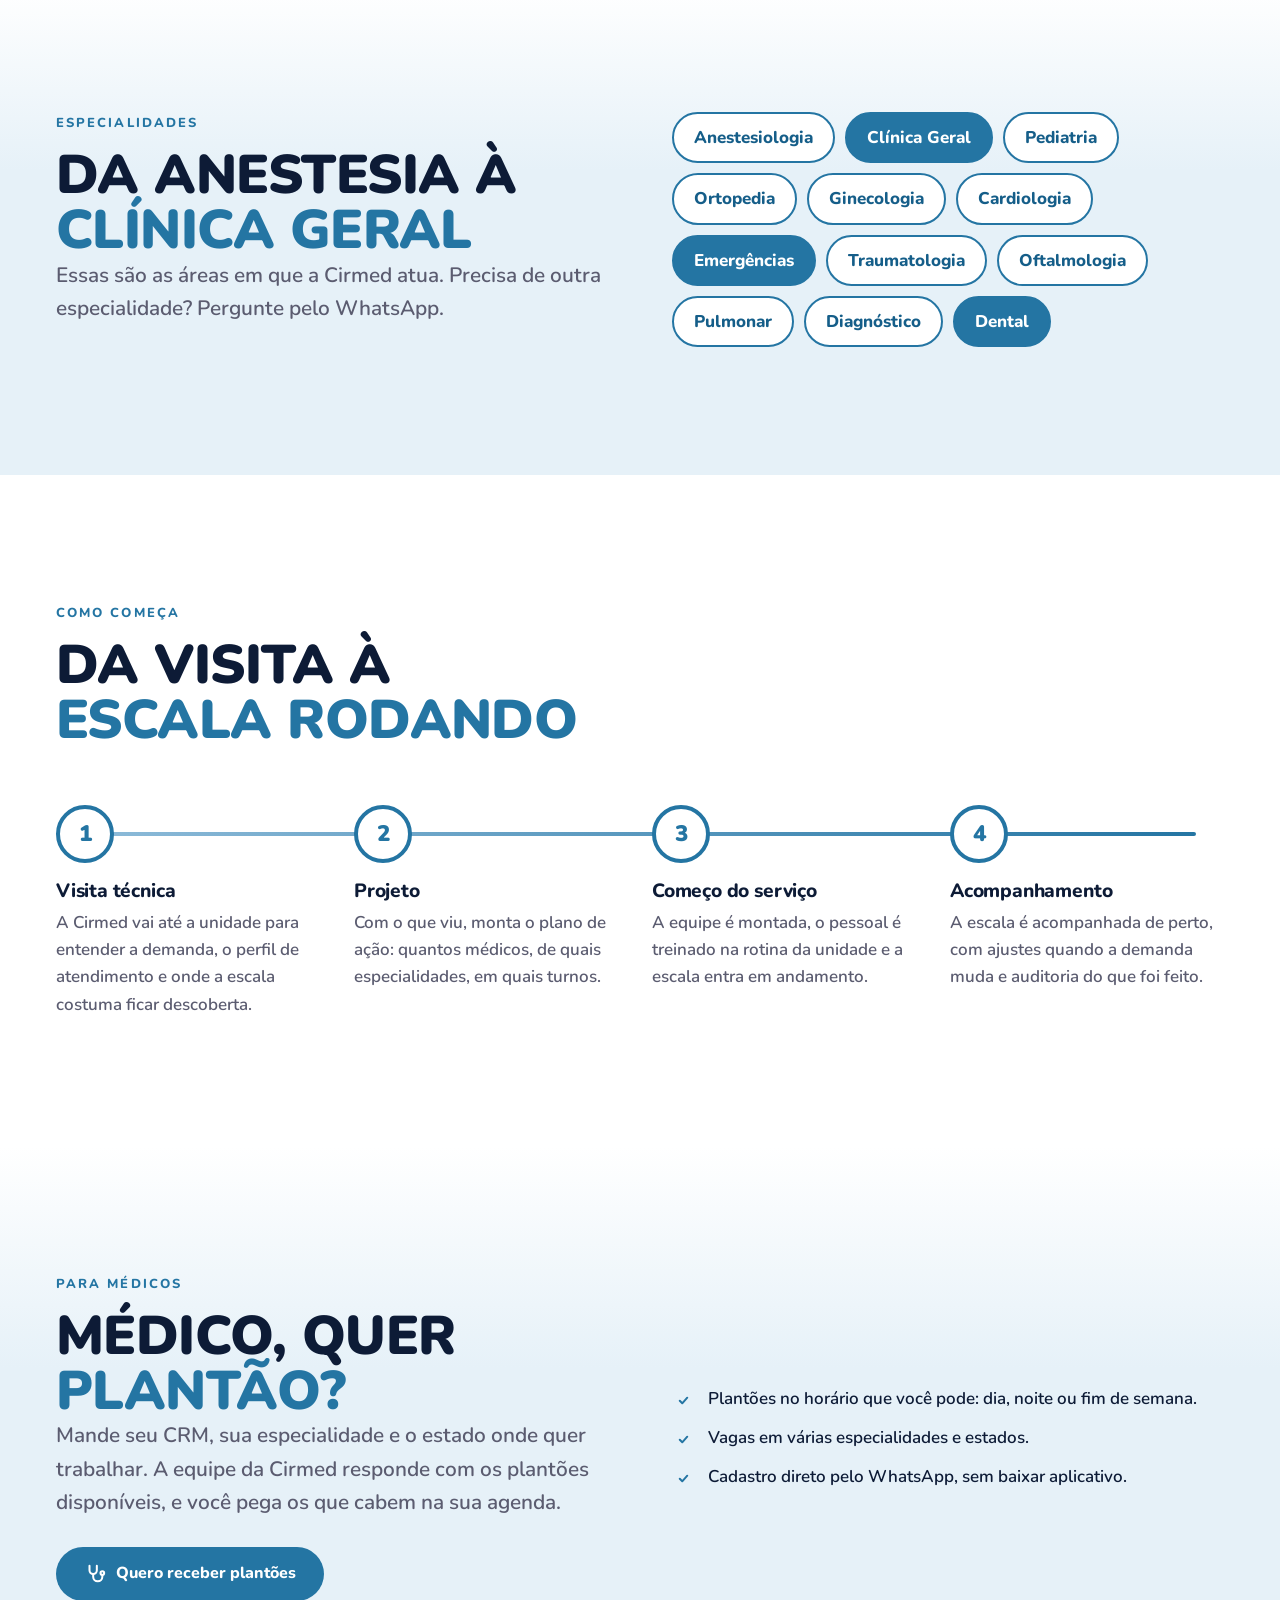
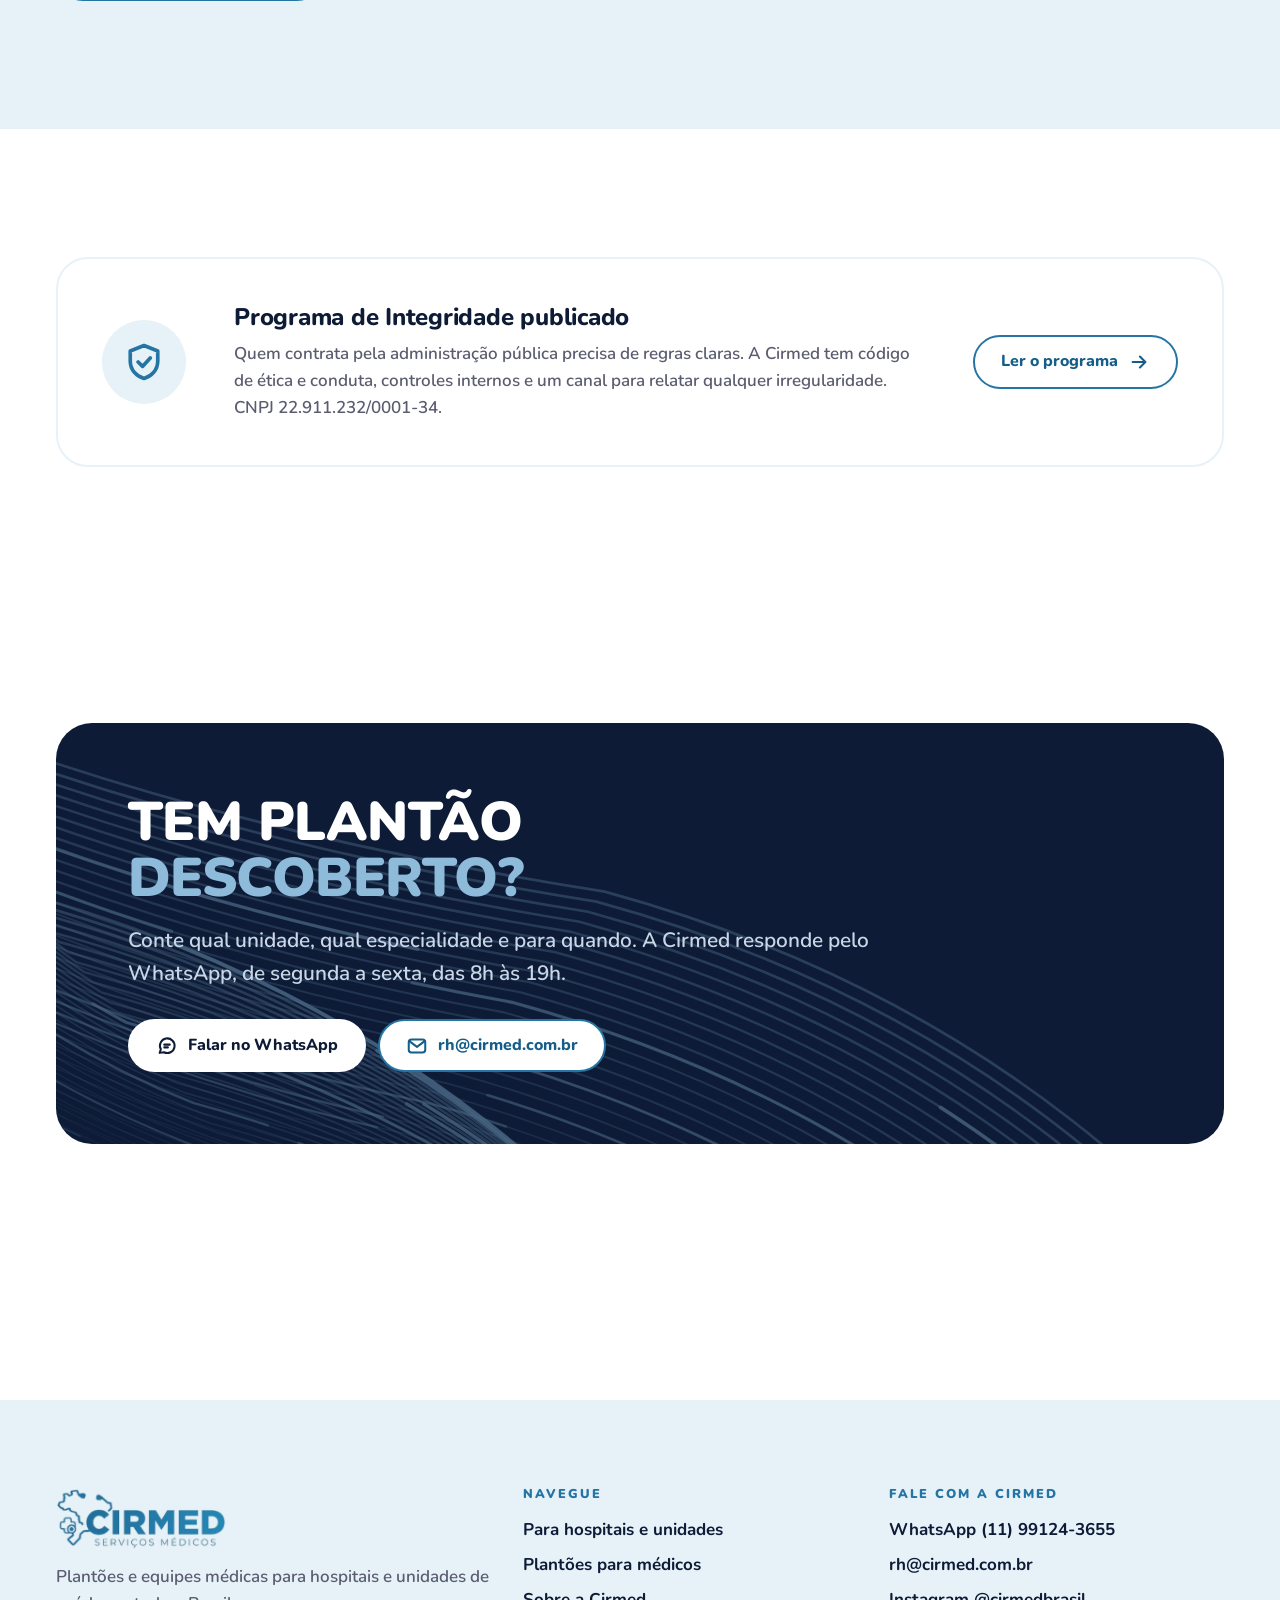
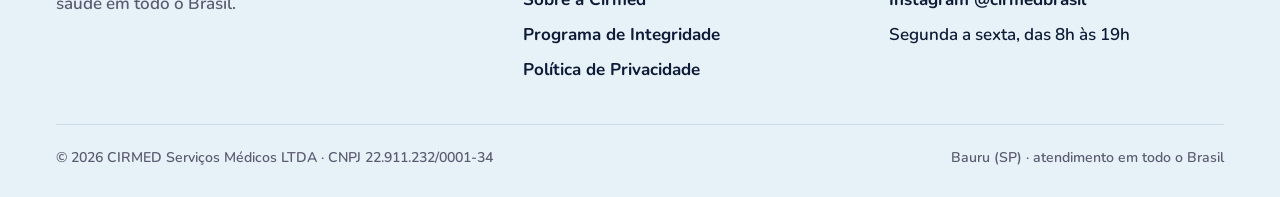
==== commit 69cd870b: "Fundo de curvas que fluem (Floating Paths, 21st.dev) no topo das páginas e na chamada final Co-Autho" ====
--- a/index.html
+++ b/index.html
@@ -19,7 +19,7 @@
 <link rel="preload" href="fonts/nunito-latin-800-normal.woff2" as="font" type="font/woff2" crossorigin>
 <link rel="preload" href="fonts/nunito-latin-900-normal.woff2" as="font" type="font/woff2" crossorigin>
 <link rel="stylesheet" href="css/cirmed.css">
-<script type="application/ld+json">{"@context": "https://schema.org", "@type": "MedicalOrganization", "name": "CIRMED Serviços Médicos LTDA", "alternateName": "Cirmed", "url": "https://dudugomes-student.github.io/cirmed-site/", "logo": "https://dudugomes-student.github.io/cirmed-site/assets/logo.png", "telephone": "+55-11-99124-3655", "email": "rh@cirmed.com.br", "taxID": "22.911.232/0001-34", "areaServed": "BR", "address": {"@type": "PostalAddress", "addressLocality": "Bauru", "addressRegion": "SP", "addressCountry": "BR"}, "sameAs": ["https://www.instagram.com/cirmedbrasil/"]}</script><script src="js/main.js" defer></script>
+<script type="application/ld+json">{"@context": "https://schema.org", "@type": "MedicalOrganization", "name": "CIRMED Serviços Médicos LTDA", "alternateName": "Cirmed", "url": "https://dudugomes-student.github.io/cirmed-site/", "logo": "https://dudugomes-student.github.io/cirmed-site/assets/logo.png", "telephone": "+55-11-99124-3655", "email": "rh@cirmed.com.br", "taxID": "22.911.232/0001-34", "areaServed": "BR", "address": {"@type": "PostalAddress", "addressLocality": "Bauru", "addressRegion": "SP", "addressCountry": "BR"}, "sameAs": ["https://www.instagram.com/cirmedbrasil/"]}</script><script src="js/main.js" defer></script><script src="js/paths-bg.js" defer></script>
 </head>
 <body>
 <a class="skip-link" href="#conteudo">Pular para o conteúdo</a>
@@ -35,7 +35,7 @@
   </div>
 </header>
 <main id="conteudo" tabindex="-1">
-<section class="hero" aria-labelledby="hero-title">
+<section class="hero" aria-labelledby="hero-title"><div class="paths-bg" data-paths aria-hidden="true"></div>
   <div class="wrap hero-grid">
     <div>
       <p class="kicker">Plantões e equipes médicas</p>
@@ -110,11 +110,10 @@
 </div></div></section>
 
 <section class="section" aria-labelledby="cta-title"><div class="wrap">
-  <div class="cta reveal">
+  <div class="cta reveal"><div class="paths-bg paths-light" data-paths aria-hidden="true"></div>
     <h2 class="title" id="cta-title">Tem plantão <span class="blue">descoberto?</span></h2>
     <p class="lede">Conte qual unidade, qual especialidade e para quando. A Cirmed responde pelo WhatsApp, de segunda a sexta, das 8h às 19h.</p>
     <div class="btn-row"><a class="btn btn-white" href="https://wa.me/5511991243655" target="_blank" rel="noopener noreferrer"><svg class="icon" viewBox="0 0 24 24" aria-hidden="true"><path d="M4 19.5 5.3 15.6A8 8 0 1 1 8.6 18.8Z"/><path d="M9 10.5h6M9 13.5h4"/></svg><span>Falar no WhatsApp</span><span class="sr-only"> (abre em nova aba)</span></a><a class="btn btn-outline" href="mailto:rh@cirmed.com.br"><svg class="icon" viewBox="0 0 24 24" aria-hidden="true"><rect x="3" y="5" width="18" height="14" rx="3"/><path d="m4 7 8 6 8-6"/></svg><span>rh@cirmed.com.br</span></a></div>
-    <svg class="cta-line" viewBox="0 0 400 300" aria-hidden="true"><path d="M20 20c0 90 60 120 60 190 0 60 90 80 110 30 18-46 80-40 120-10s50 70 70 60"/><circle cx="190" cy="242" r="16" fill="none" stroke="#8DBBD9" stroke-width="5"/></svg>
   </div>
 </div></section>
 
--- a/css/cirmed.css
+++ b/css/cirmed.css
@@ -123,6 +123,16 @@
 .crumbs { font-size: .9rem; color: var(--gray); margin-bottom: 18px; }
 .crumbs a { color: var(--gray); }
 
+/* Fundo de curvas que fluem (js/paths-bg.js) */
+.hero, .page-hero { position: relative; isolation: isolate; overflow: hidden; }
+.paths-bg { position: absolute; inset: 0; z-index: -1; color: var(--blue); pointer-events: none;
+  -webkit-mask-image: linear-gradient(90deg, rgba(0,0,0,.32) 0%, rgba(0,0,0,.32) 42%, #000 78%);
+          mask-image: linear-gradient(90deg, rgba(0,0,0,.32) 0%, rgba(0,0,0,.32) 42%, #000 78%); }
+.paths-bg svg { position: absolute; inset: 0; width: 100%; height: 100%; }
+.paths-bg.paths-light { color: var(--mist); z-index: 0; -webkit-mask-image: none; mask-image: none; opacity: .45; }
+.cta > :not(.paths-bg) { position: relative; z-index: 1; }
+@media (max-width: 860px) { .paths-bg { -webkit-mask-image: linear-gradient(180deg, rgba(0,0,0,.3), rgba(0,0,0,.3) 55%, #000); mask-image: linear-gradient(180deg, rgba(0,0,0,.3), rgba(0,0,0,.3) 55%, #000); } }
+
 /* Linha médica (SVG) */
 .line-art { width: 100%; height: auto; overflow: visible; }
 .line-art .tube, .line-art .map { fill: none; stroke-linecap: round; stroke-linejoin: round; }
@@ -257,9 +267,6 @@
 .cta .title { color: var(--white); max-width: 14em; }
 .cta .lede { color: #C8D6E6; margin-top: 18px; }
 .cta .blue { color: var(--mist); }
-.cta-line { position: absolute; right: -40px; bottom: -30px; width: min(48%, 460px); opacity: .55; pointer-events: none; }
-.cta-line path { fill: none; stroke: var(--mist); stroke-width: 5; stroke-linecap: round; }
-@media (max-width: 860px) { .cta-line { display: none; } }
 
 /* Rodapé */
 .site-footer { padding: clamp(56px, 8vw, 88px) 0 calc(28px + env(safe-area-inset-bottom)); background: var(--sky); margin-top: var(--section); }
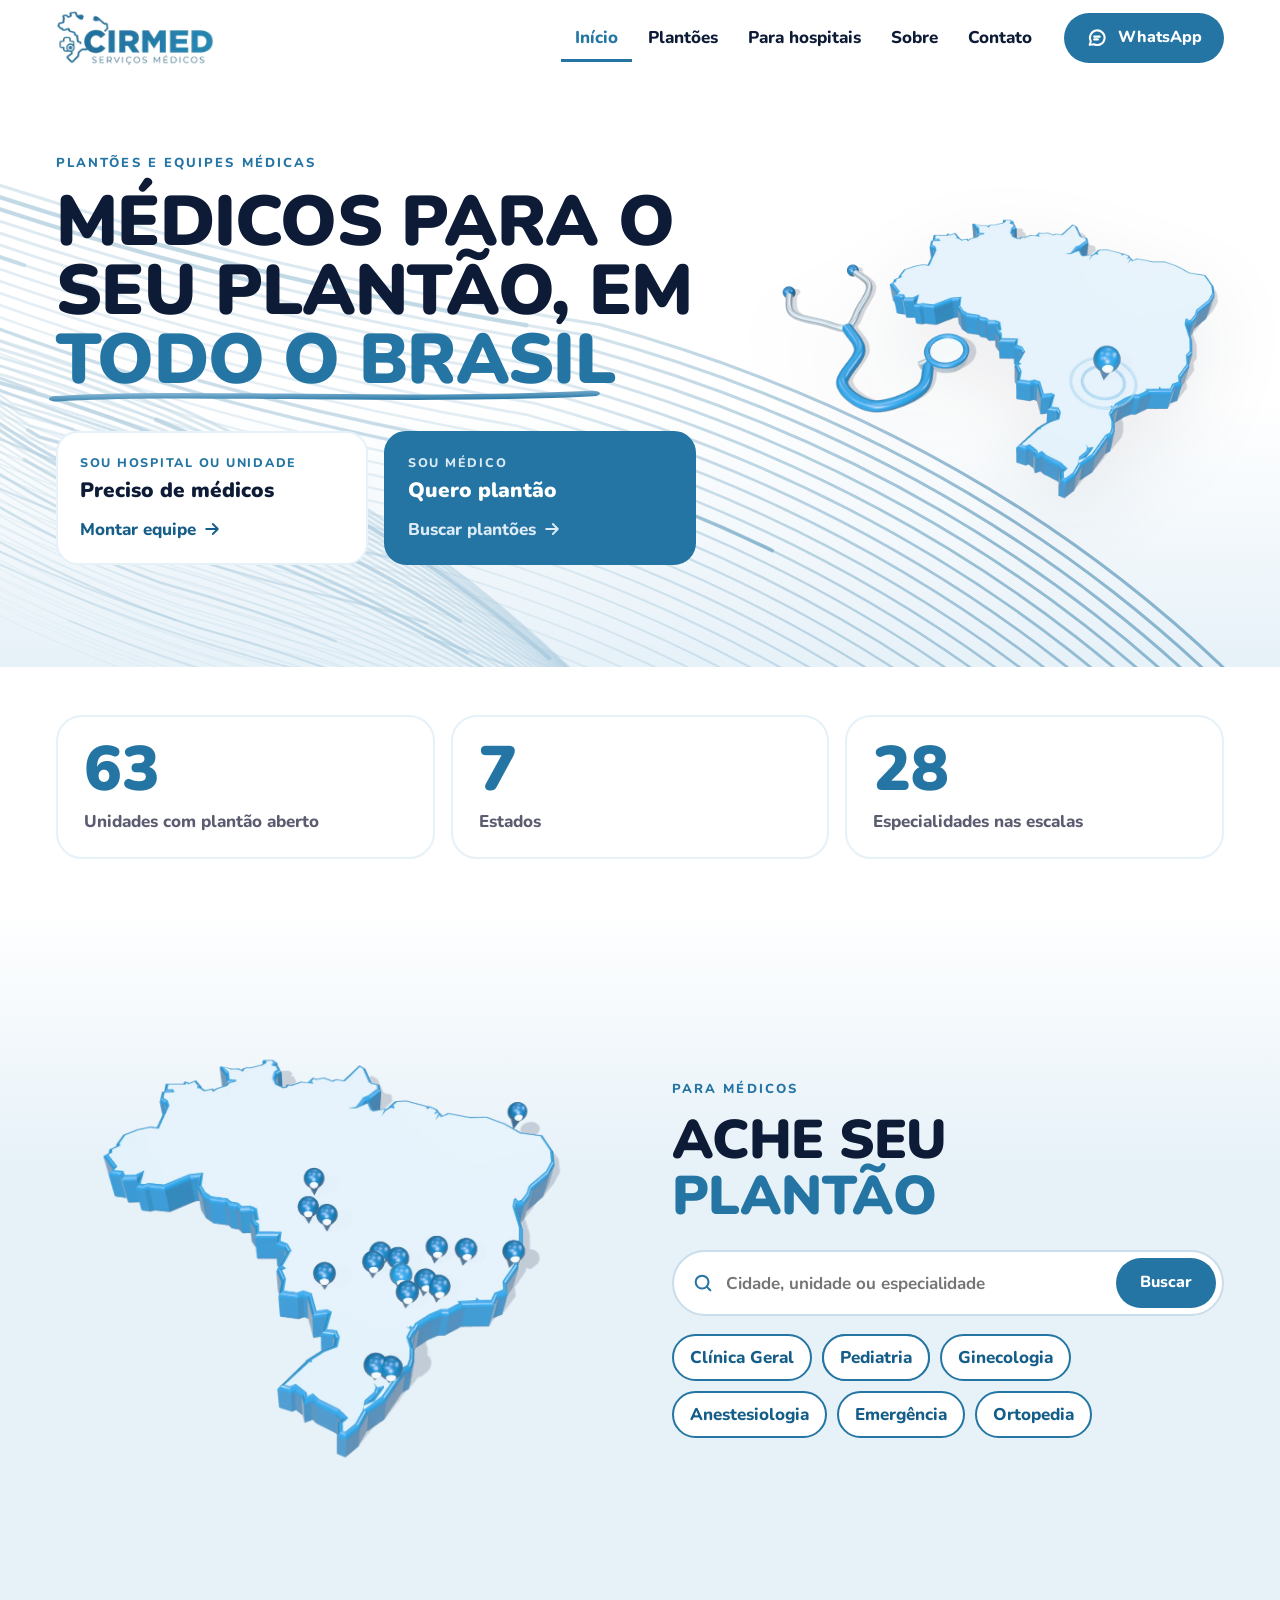
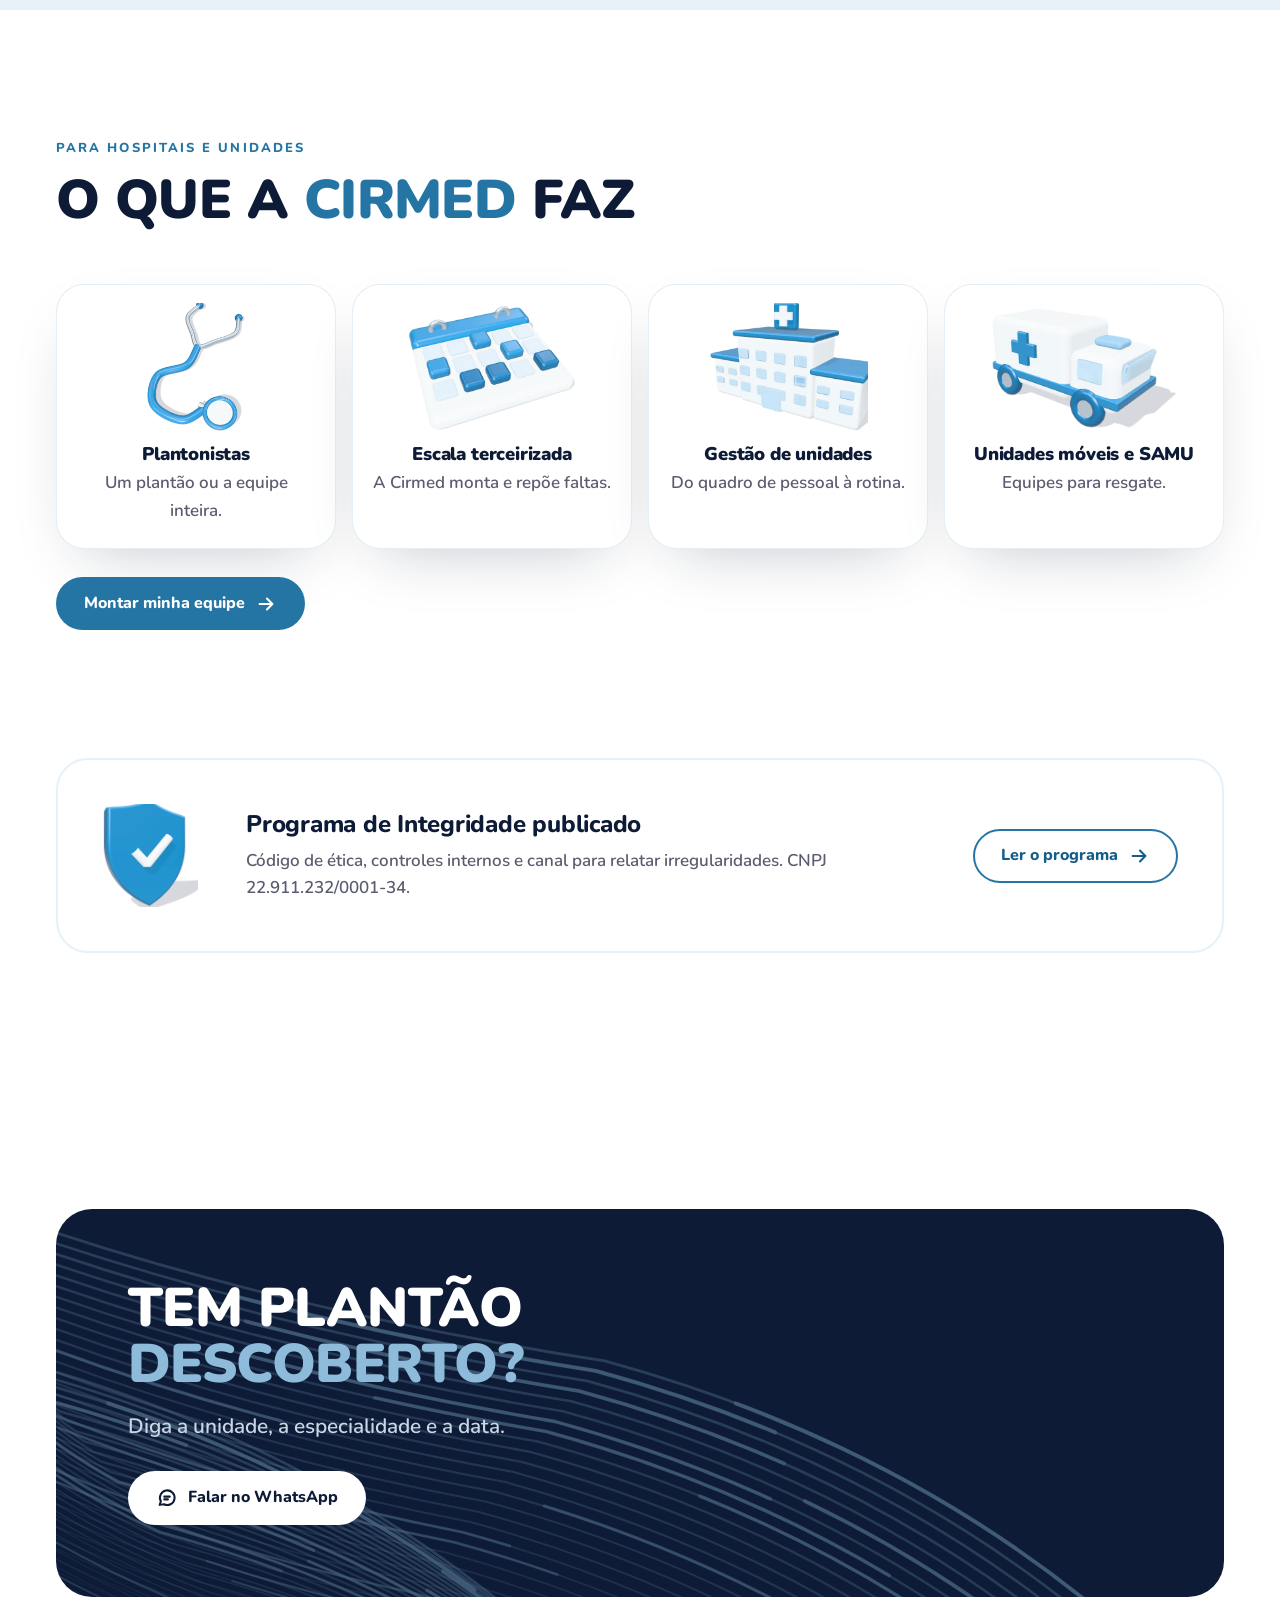
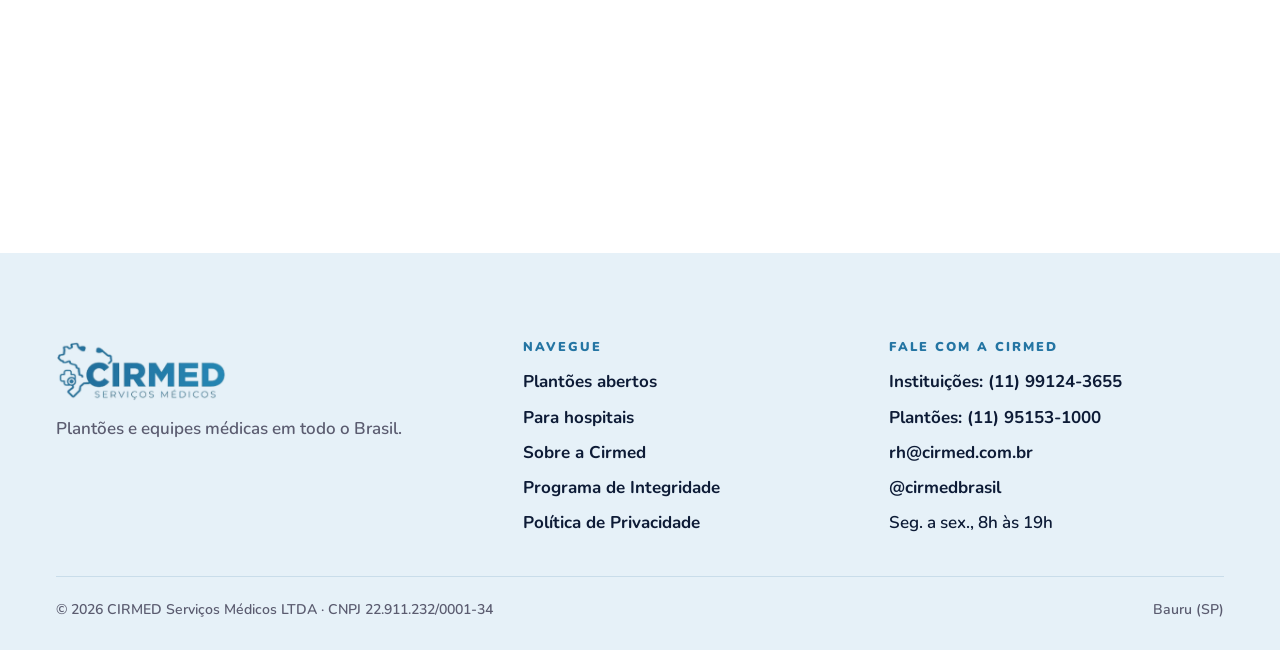
==== commit 33fc7a9c: "Busca de plantões, montar equipe para hospitais, ilustrações 3D e menos texto - plantoes.html: 63 un" ====
--- a/index.html
+++ b/index.html
@@ -5,11 +5,11 @@
 <meta name="viewport" content="width=device-width, initial-scale=1, viewport-fit=cover">
 <script>document.documentElement.classList.add('js');</script>
 <title>Cirmed | Plantões e equipes médicas para todo o Brasil</title>
-<meta name="description" content="A Cirmed fornece médicos plantonistas e terceiriza a escala médica de hospitais, UPAs e unidades de saúde em todo o Brasil. Médico, cadastre-se para receber plantões.">
+<meta name="description" content="Plantonistas para hospitais, UPAs e unidades de saúde e 63 unidades com plantão aberto para médicos. Busque por estado e especialidade.">
 <link rel="canonical" href="https://dudugomes-student.github.io/cirmed-site/">
 <meta name="theme-color" content="#FFFFFF">
 <meta property="og:title" content="Cirmed | Plantões e equipes médicas para todo o Brasil">
-<meta property="og:description" content="A Cirmed fornece médicos plantonistas e terceiriza a escala médica de hospitais, UPAs e unidades de saúde em todo o Brasil. Médico, cadastre-se para receber plantões.">
+<meta property="og:description" content="Plantonistas para hospitais, UPAs e unidades de saúde e 63 unidades com plantão aberto para médicos. Busque por estado e especialidade.">
 <meta property="og:type" content="website">
 <meta property="og:url" content="https://dudugomes-student.github.io/cirmed-site/">
 <meta property="og:image" content="https://dudugomes-student.github.io/cirmed-site/assets/og-cirmed.png">
@@ -29,7 +29,7 @@
     <a class="brand" href="index.html" aria-current="page"><picture><source type="image/webp" srcset="assets/logo-64.webp 181w, assets/logo-128.webp 361w" sizes="158px"><img src="assets/logo-64.png" srcset="assets/logo-64.png 181w, assets/logo-128.png 361w" sizes="158px" width="181" height="64" alt="Cirmed Serviços Médicos: página inicial"></picture></a>
     <button class="menu-toggle" type="button" aria-expanded="false" aria-controls="menu-principal" aria-label="Abrir menu"><svg class="icon i-open" viewBox="0 0 24 24" aria-hidden="true"><path d="M4 8h16M4 16h16"/></svg><svg class="icon i-close" viewBox="0 0 24 24" aria-hidden="true"><path d="m6 6 12 12M18 6 6 18"/></svg></button>
     <nav class="nav" id="menu-principal" aria-label="Principal">
-      <ul class="nav-list"><li><a href="index.html" aria-current="page">Início</a></li><li><a href="para-hospitais.html">Para hospitais</a></li><li><a href="para-medicos.html">Para médicos</a></li><li><a href="sobre.html">Sobre</a></li><li><a href="contato.html">Contato</a></li></ul>
+      <ul class="nav-list"><li><a href="index.html" aria-current="page">Início</a></li><li><a href="plantoes.html">Plantões</a></li><li><a href="para-hospitais.html">Para hospitais</a></li><li><a href="sobre.html">Sobre</a></li><li><a href="contato.html">Contato</a></li></ul>
       <a class="btn btn-primary header-cta" href="https://wa.me/5511991243655" target="_blank" rel="noopener noreferrer"><svg class="icon" viewBox="0 0 24 24" aria-hidden="true"><path d="M4 19.5 5.3 15.6A8 8 0 1 1 8.6 18.8Z"/><path d="M9 10.5h6M9 13.5h4"/></svg><span>WhatsApp</span><span class="sr-only"> (abre em nova aba)</span></a>
     </nav>
   </div>
@@ -40,80 +40,56 @@
     <div>
       <p class="kicker">Plantões e equipes médicas</p>
       <h1 class="display" id="hero-title" data-draw>Médicos para o seu plantão, em <span class="stroke">todo o Brasil<svg viewBox="0 0 100 10" preserveAspectRatio="none" aria-hidden="true"><path class="draw" pathLength="1" style="--delay:.5s;--dur:1.1s" d="M2 6.5C26 2.5 62 8.5 98 4"/></svg></span></h1>
-      <p class="lede">A Cirmed coloca médicos plantonistas nas escalas de hospitais, UPAs e unidades de saúde, e pode assumir a escala inteira. Para médicos, abre plantões no horário que cada um pode.</p>
       <div class="doors">
-        <a class="door" href="para-hospitais.html"><small>Para hospitais e unidades</small><strong>Preciso cobrir plantões ou terceirizar a escala</strong><span class="go">Ver como funciona <svg class="icon" viewBox="0 0 24 24" aria-hidden="true"><path d="M5 12h14M13 6l6 6-6 6"/></svg></span></a>
-        <a class="door" href="para-medicos.html"><small>Para médicos</small><strong>Quero receber plantões na minha especialidade</strong><span class="go">Fazer cadastro <svg class="icon" viewBox="0 0 24 24" aria-hidden="true"><path d="M5 12h14M13 6l6 6-6 6"/></svg></span></a>
+        <a class="door" href="para-hospitais.html"><small>Sou hospital ou unidade</small><strong>Preciso de médicos</strong><span class="go">Montar equipe <svg class="icon" viewBox="0 0 24 24" aria-hidden="true"><path d="M5 12h14M13 6l6 6-6 6"/></svg></span></a>
+        <a class="door door-blue" href="plantoes.html"><small>Sou médico</small><strong>Quero plantão</strong><span class="go">Buscar plantões <svg class="icon" viewBox="0 0 24 24" aria-hidden="true"><path d="M5 12h14M13 6l6 6-6 6"/></svg></span></a>
       </div>
     </div>
-    <figure class="hero-art" data-draw role="img" aria-label="Ilustração: o traço de um estetoscópio se desenha até o mapa do Brasil, com um ponto azul pulsando no interior de São Paulo.">
-<svg class="line-art" viewBox="0 0 560 470">
-  <path class="map draw" pathLength="1" style="--delay:.6s" transform="translate(150 30)" d="M72.8 42.3L78.2 47L85 44.8L87.1 47.9L90.8 43.5L100 39L102.1 34.8L107.9 32.4L108.4 29.7L101.7 28.8L99.9 17.4L94.1 10.1L101.9 13.8L108.9 13.6L113.8 17.3L115.3 12.8L117.7 11.6L121 12L132.7 7.4L136.6 3.6L136.3 0.2L141.5 0L143.1 1.6L141.5 7.4L146 9L147.6 13.7L144.4 17.4L143.1 26.8L146.4 36.7L154.6 42.5L158.2 41.6L159.9 38.4L163.1 39.1L172.4 33.9L184.2 35.6L182.4 31.4L184.3 28.6L186.6 29.8L194.3 27.8L202.9 32.8L206.6 30.3L214.8 32.2L230.2 9.7L232.6 12L237.8 32.7L240.4 35.9L245.6 37.7L246.1 42.9L237.4 52.8L232 56L224.9 69.5L217.9 71.5L225.2 71.8L236 65L238.1 73.7L241 76.3L252.1 73.4L248.8 83.1L253.2 75.3L258.3 70.8L260.8 72.1L261.9 70.7L260.9 67.2L264.3 62.9L273 61.9L291.5 69.4L292.8 73.2L295.4 70.6L299.7 73.5L300.9 76.7L298.6 79L299.6 80.1L301.9 77.9L302.5 80L299 88.9L304 81.1L304.4 84.7L312.7 80.1L332.1 85.8L347.6 85.3L362.8 94.3L376.1 106.8L394.3 110.4L400 129.1L398.6 143.6L392.2 155.5L374.2 173.6L370.8 182.5L365.2 190.3L362.5 191.5L360.6 188L358.9 189.7L356.5 198.2L358.6 222.1L355.8 241.5L350.8 247.2L349.4 261.1L337.5 278.7L337 286.7L329.8 289.9L326.4 296.7L317 296.9L315 294.3L314.3 297.1L299.9 297.8L300.6 300.1L291.4 305.6L286.3 305.6L277.1 310.2L265.6 318.6L263.5 322.6L261.4 321.1L260.7 322.9L258.1 322.1L261.4 324.5L257.9 331.6L259.9 341.4L259.2 350.6L257.4 355.9L252.5 359L237.5 382.1L224.3 393.1L224 390.1L232.1 386.4L239.2 375.5L239.3 373.6L234.6 374.8L231.8 371.3L233.3 374.7L232 378.8L225 385.5L223.4 393.7L218 403.9L210.7 410.3L209.2 409.6L209.2 403.6L213.2 399.7L206.7 392.5L192.3 384.4L187.9 379.8L183.8 382.2L183.4 379.1L175.3 372L171.4 373.9L167.4 372.9L185 353.7L187 353.8L186.6 352L195.8 345.1L205.9 340.6L207.6 331.8L205.4 325.3L198 324.3L201.8 308.2L197.9 305.8L189.8 307.2L185.9 290.4L179.3 287.5L174.3 289.5L163.9 287.8L165.1 276.1L161.8 267.4L164.8 265.4L162.1 262.9L168.6 246.8L165.1 239.4L159.4 236.5L159.9 226.5L141.2 226.4L140.5 218.1L137 214L140.2 213.9L137.8 200.3L132 197.1L124.7 197.5L121.4 193.6L114.7 191.9L111.7 188.5L97.8 186.1L92 181.2L87.9 173.5L87.9 157.4L75.8 159.3L54.9 172.1L41.3 170.2L37.4 171.6L34.3 171L35.3 154.5L28.2 160L19 160.4L16.5 155.2L8.1 154.2L10.5 149.8L0 134.7L2.9 132.1L2.5 127.8L8.8 123.2L7.8 119.3L11.4 109L22 102.5L32.7 99L41.1 100.4L47 67.7L44.6 60.5L40.1 56.6L40.3 49L49.5 48.4L47.9 44.1L42.4 44L42.4 37.1L59.5 37L59.3 34.2L61.9 36.7L67.4 32.9L70.6 38.1L70.8 42.7Z"/>
-  <path class="tube draw" pathLength="1" style="--dur:1.4s" d="M34 36c-6 40 6 78 36 96M106 36c6 40-6 78-36 96"/>
-  <path class="tube draw" pathLength="1" style="--delay:.5s;--dur:1.6s" d="M70 132c0 70-52 96-40 168 10 58 78 70 88 18"/>
-  <circle class="pop" style="--delay:1.6s" cx="34" cy="34" r="7" fill="var(--blue)"/>
-  <circle class="pop" style="--delay:1.6s" cx="106" cy="34" r="7" fill="var(--blue)"/>
-  <path class="link fade" style="--delay:2s" d="M142 318C220 300 320 330 404.6 320.2"/>
-  <g class="pop" style="--delay:1.7s"><circle class="piece" cx="118" cy="318" r="22"/><circle class="dot" cx="118" cy="318" r="7"/></g>
-  <circle class="ring" style="--delay:3s" cx="404.6" cy="320.2" r="10"/>
-  <circle class="ring r2" style="--delay:3s" cx="404.6" cy="320.2" r="10"/>
-  <circle class="dot pop" style="--delay:3s" cx="404.6" cy="320.2" r="8"/>
-</svg></figure>
+    <figure class="hero-art reveal"><img class="art3d" src="assets/3d/hero.webp" width="1100" height="714" alt="Mapa do Brasil em 3D com um estetoscópio e um pino azul marcando Bauru, no interior de São Paulo." fetchpriority="high"></figure>
   </div>
 </section>
 
+<section class="section section-tight" aria-label="Números"><div class="wrap"><dl class="stats">
+  <div class="reveal"><dt>Unidades com plantão aberto</dt><dd>63</dd></div>
+  <div class="reveal" style="--d:.07s"><dt>Estados</dt><dd>7</dd></div>
+  <div class="reveal" style="--d:.14s"><dt>Especialidades nas escalas</dt><dd>28</dd></div>
+</dl></div></section>
+
+<section class="section section-sky" aria-labelledby="plantoes-title"><div class="wrap split">
+  <figure class="reveal"><img class="art3d" src="assets/3d/mapPins.webp" width="1000" height="875" alt="Mapa do Brasil em 3D com pinos nas cidades onde há plantões abertos." loading="lazy" decoding="async"></figure>
+  <div class="reveal" style="--d:.1s">
+    <p class="kicker">Para médicos</p>
+    <h2 class="title" id="plantoes-title">Ache seu <span class="blue">plantão</span></h2>
+    <form class="quick-search" action="plantoes.html" role="search">
+      <label class="sr-only" for="q">Buscar por cidade, unidade ou especialidade</label>
+      <svg class="icon" viewBox="0 0 24 24" aria-hidden="true"><circle cx="11" cy="11" r="7"/><path d="m20 20-3.5-3.5"/></svg><input id="q" name="q" type="search" placeholder="Cidade, unidade ou especialidade" autocomplete="off">
+      <button class="btn btn-primary" type="submit">Buscar</button>
+    </form>
+    <ul class="chips chips-link"><li><a href="plantoes.html?esp=Clínica Geral">Clínica Geral</a></li><li><a href="plantoes.html?esp=Pediatria">Pediatria</a></li><li><a href="plantoes.html?esp=Ginecologia">Ginecologia</a></li><li><a href="plantoes.html?esp=Anestesiologia">Anestesiologia</a></li><li><a href="plantoes.html?esp=Emergência">Emergência</a></li><li><a href="plantoes.html?esp=Ortopedia">Ortopedia</a></li></ul>
+  </div>
+</div></section>
+
 <section class="section" aria-labelledby="servicos-title"><div class="wrap">
   <div class="section-head reveal">
-    <p class="kicker">Para hospitais e unidades de saúde</p>
+    <p class="kicker">Para hospitais e unidades</p>
     <h2 class="title" id="servicos-title">O que a <span class="blue">Cirmed</span> faz</h2>
-    <p class="lede">Do plantão de um fim de semana à escala de uma unidade inteira.</p>
   </div>
-  <div class="cards"><article class="card reveal" style="--d:0.00s"><div class="card-icon"><svg class="icon" viewBox="0 0 24 24" aria-hidden="true"><path d="M6 3v5a4 4 0 0 0 8 0V3"/><path d="M10 12v3a5 5 0 0 0 10 0v-2"/><circle cx="20" cy="11" r="2"/></svg></div><h3>Plantões e equipes médicas</h3><p>Médicos plantonistas para cobrir a escala da sua unidade, em uma especialidade ou na equipe inteira.</p></article><article class="card reveal" style="--d:0.08s"><div class="card-icon"><svg class="icon" viewBox="0 0 24 24" aria-hidden="true"><rect x="3" y="5" width="18" height="16" rx="3"/><path d="M3 10h18M8 3v4M16 3v4M8 14h2M12 14h2M8 17h2"/></svg></div><h3>Terceirização da escala</h3><p>A Cirmed monta a escala médica, acompanha as trocas e repõe quem não pode ir.</p></article><article class="card reveal" style="--d:0.16s"><div class="card-icon"><svg class="icon" viewBox="0 0 24 24" aria-hidden="true"><path d="M4 21V8l8-5 8 5v13"/><path d="M9 21v-5h6v5M12 7.5v4M10 9.5h4"/></svg></div><h3>Administração de unidades</h3><p>Gestão de unidades de saúde, do quadro de profissionais à rotina de atendimento.</p></article><article class="card reveal" style="--d:0.24s"><div class="card-icon"><svg class="icon" viewBox="0 0 24 24" aria-hidden="true"><path d="M2.5 6.5h11v10h-11z"/><path d="M13.5 9.5h4l3.5 3.5v3.5h-7.5"/><circle cx="7" cy="17.5" r="2"/><circle cx="17" cy="17.5" r="2"/><path d="M8 9v5M5.5 11.5h5"/></svg></div><h3>Unidades móveis e SAMU</h3><p>Equipes para unidades móveis e serviços de resgate.</p></article></div>
+  <div class="tiles"><article class="tile reveal" style="--d:0.00s"><img class="art3d" src="assets/3d/stethoscope.webp" width="760" height="969" alt="" aria-hidden="true" loading="lazy" decoding="async"><h3>Plantonistas</h3><p>Um plantão ou a equipe inteira.</p></article><article class="tile reveal" style="--d:0.07s"><img class="art3d" src="assets/3d/calendar.webp" width="520" height="394" alt="" aria-hidden="true" loading="lazy" decoding="async"><h3>Escala terceirizada</h3><p>A Cirmed monta e repõe faltas.</p></article><article class="tile reveal" style="--d:0.14s"><img class="art3d" src="assets/3d/hospital.webp" width="520" height="422" alt="" aria-hidden="true" loading="lazy" decoding="async"><h3>Gestão de unidades</h3><p>Do quadro de pessoal à rotina.</p></article><article class="tile reveal" style="--d:0.21s"><img class="art3d" src="assets/3d/ambulance.webp" width="520" height="345" alt="" aria-hidden="true" loading="lazy" decoding="async"><h3>Unidades móveis e SAMU</h3><p>Equipes para resgate.</p></article></div>
+  <div class="btn-row reveal"><a class="btn btn-primary" href="para-hospitais.html"><span>Montar minha equipe</span><svg class="icon" viewBox="0 0 24 24" aria-hidden="true"><path d="M5 12h14M13 6l6 6-6 6"/></svg></a></div>
 </div></section>
 
-<section class="section section-sky" aria-labelledby="esp-title"><div class="wrap split">
-  <div class="reveal">
-    <p class="kicker">Especialidades</p>
-    <h2 class="title" id="esp-title">Da anestesia à <span class="blue">clínica geral</span></h2>
-    <p class="lede">Essas são as áreas em que a Cirmed atua. Precisa de outra especialidade? Pergunte pelo WhatsApp.</p>
-  </div>
-  <div class="reveal" style="--d:.1s"><ul class="chips"><li>Anestesiologia</li><li>Clínica Geral</li><li>Pediatria</li><li>Ortopedia</li><li>Ginecologia</li><li>Cardiologia</li><li>Emergências</li><li>Traumatologia</li><li>Oftalmologia</li><li>Pulmonar</li><li>Diagnóstico</li><li>Dental</li></ul></div>
-</div></section>
-
-<section class="section" aria-labelledby="como-title"><div class="wrap">
-  <div class="section-head reveal">
-    <p class="kicker">Como começa</p>
-    <h2 class="title" id="como-title">Da visita à <span class="blue">escala rodando</span></h2>
-  </div>
-  <ol class="steps"><li><h3>Visita técnica</h3><p>A Cirmed vai até a unidade para entender a demanda, o perfil de atendimento e onde a escala costuma ficar descoberta.</p></li><li><h3>Projeto</h3><p>Com o que viu, monta o plano de ação: quantos médicos, de quais especialidades, em quais turnos.</p></li><li><h3>Começo do serviço</h3><p>A equipe é montada, o pessoal é treinado na rotina da unidade e a escala entra em andamento.</p></li><li><h3>Acompanhamento</h3><p>A escala é acompanhada de perto, com ajustes quando a demanda muda e auditoria do que foi feito.</p></li></ol>
-</div></section>
-
-<section class="section section-sky" aria-labelledby="medicos-title"><div class="wrap split">
-  <div class="reveal">
-    <p class="kicker">Para médicos</p>
-    <h2 class="title" id="medicos-title">Médico, quer <span class="blue">plantão?</span></h2>
-    <p class="lede">Mande seu CRM, sua especialidade e o estado onde quer trabalhar. A equipe da Cirmed responde com os plantões disponíveis, e você pega os que cabem na sua agenda.</p>
-    <div class="btn-row"><a class="btn btn-primary" href="para-medicos.html"><svg class="icon" viewBox="0 0 24 24" aria-hidden="true"><path d="M6 3v5a4 4 0 0 0 8 0V3"/><path d="M10 12v3a5 5 0 0 0 10 0v-2"/><circle cx="20" cy="11" r="2"/></svg><span>Quero receber plantões</span></a></div>
-  </div>
-  <ul class="checklist reveal" style="--d:.1s">
-    <li>Plantões no horário que você pode: dia, noite ou fim de semana.</li>
-    <li>Vagas em várias especialidades e estados.</li>
-    <li>Cadastro direto pelo WhatsApp, sem baixar aplicativo.</li>
-  </ul>
-</div></section>
-
-<section class="section" aria-label="Programa de Integridade"><div class="wrap"><div class="trust reveal">
-  <div class="seal"><svg class="icon" viewBox="0 0 24 24" aria-hidden="true"><path d="M12 3 4.5 6v5.5c0 4.8 3.2 8.2 7.5 9.5 4.3-1.3 7.5-4.7 7.5-9.5V6Z"/><path d="m8.8 12 2.4 2.4 4.2-4.6"/></svg></div>
+<section class="section" aria-label="Programa de Integridade" style="padding-top:0"><div class="wrap"><div class="trust reveal">
+  <img class="trust-art" src="assets/3d/shield.webp" width="420" height="450" alt="" aria-hidden="true" loading="lazy" decoding="async">
   <div><h2 class="subtitle">Programa de Integridade publicado</h2>
-  <p>Quem contrata pela administração pública precisa de regras claras. A Cirmed tem código de ética e conduta, controles internos e um canal para relatar qualquer irregularidade. CNPJ 22.911.232/0001-34.</p></div>
+  <p>Código de ética, controles internos e canal para relatar irregularidades. CNPJ 22.911.232/0001-34.</p></div>
   <a class="btn btn-outline" href="programa-de-integridade.html"><span>Ler o programa</span><svg class="icon" viewBox="0 0 24 24" aria-hidden="true"><path d="M5 12h14M13 6l6 6-6 6"/></svg></a>
 </div></div></section>
 
 <section class="section" aria-labelledby="cta-title"><div class="wrap">
   <div class="cta reveal"><div class="paths-bg paths-light" data-paths aria-hidden="true"></div>
     <h2 class="title" id="cta-title">Tem plantão <span class="blue">descoberto?</span></h2>
-    <p class="lede">Conte qual unidade, qual especialidade e para quando. A Cirmed responde pelo WhatsApp, de segunda a sexta, das 8h às 19h.</p>
-    <div class="btn-row"><a class="btn btn-white" href="https://wa.me/5511991243655" target="_blank" rel="noopener noreferrer"><svg class="icon" viewBox="0 0 24 24" aria-hidden="true"><path d="M4 19.5 5.3 15.6A8 8 0 1 1 8.6 18.8Z"/><path d="M9 10.5h6M9 13.5h4"/></svg><span>Falar no WhatsApp</span><span class="sr-only"> (abre em nova aba)</span></a><a class="btn btn-outline" href="mailto:rh@cirmed.com.br"><svg class="icon" viewBox="0 0 24 24" aria-hidden="true"><rect x="3" y="5" width="18" height="14" rx="3"/><path d="m4 7 8 6 8-6"/></svg><span>rh@cirmed.com.br</span></a></div>
+    <p class="lede">Diga a unidade, a especialidade e a data.</p>
+    <div class="btn-row"><a class="btn btn-white" href="https://wa.me/5511991243655" target="_blank" rel="noopener noreferrer"><svg class="icon" viewBox="0 0 24 24" aria-hidden="true"><path d="M4 19.5 5.3 15.6A8 8 0 1 1 8.6 18.8Z"/><path d="M9 10.5h6M9 13.5h4"/></svg><span>Falar no WhatsApp</span><span class="sr-only"> (abre em nova aba)</span></a></div>
   </div>
 </div></section>
 
@@ -123,13 +99,13 @@
     <div class="footer-grid">
       <div class="footer-brand">
         <img src="assets/logo-128.png" width="361" height="128" alt="Cirmed Serviços Médicos" loading="lazy">
-        <p>Plantões e equipes médicas para hospitais e unidades de saúde em todo o Brasil.</p>
+        <p>Plantões e equipes médicas em todo o Brasil.</p>
       </div>
       <div>
         <h2>Navegue</h2>
         <ul>
-          <li><a href="para-hospitais.html">Para hospitais e unidades</a></li>
-          <li><a href="para-medicos.html">Plantões para médicos</a></li>
+          <li><a href="plantoes.html">Plantões abertos</a></li>
+          <li><a href="para-hospitais.html">Para hospitais</a></li>
           <li><a href="sobre.html">Sobre a Cirmed</a></li>
           <li><a href="programa-de-integridade.html">Programa de Integridade</a></li>
           <li><a href="privacidade.html">Política de Privacidade</a></li>
@@ -138,22 +114,23 @@
       <div>
         <h2>Fale com a Cirmed</h2>
         <ul>
-          <li><a href="https://wa.me/5511991243655" target="_blank" rel="noopener noreferrer">WhatsApp (11) 99124-3655<span class="sr-only"> (abre em nova aba)</span></a></li>
+          <li><a href="https://wa.me/5511991243655" target="_blank" rel="noopener noreferrer">Instituições: (11) 99124-3655<span class="sr-only"> (abre em nova aba)</span></a></li>
+          <li><a href="https://wa.me/5511951531000" target="_blank" rel="noopener noreferrer">Plantões: (11) 95153-1000<span class="sr-only"> (abre em nova aba)</span></a></li>
           <li><a href="mailto:rh@cirmed.com.br">rh@cirmed.com.br</a></li>
-          <li><a href="https://www.instagram.com/cirmedbrasil/" target="_blank" rel="noopener noreferrer">Instagram @cirmedbrasil<span class="sr-only"> (abre em nova aba)</span></a></li>
-          <li>Segunda a sexta, das 8h às 19h</li>
+          <li><a href="https://www.instagram.com/cirmedbrasil/" target="_blank" rel="noopener noreferrer">@cirmedbrasil<span class="sr-only"> (abre em nova aba)</span></a></li>
+          <li>Seg. a sex., 8h às 19h</li>
         </ul>
       </div>
     </div>
     <div class="legal">
       <span>© <span data-year>2026</span> CIRMED Serviços Médicos LTDA · CNPJ 22.911.232/0001-34</span>
-      <span>Bauru (SP) · atendimento em todo o Brasil</span>
+      <span>Bauru (SP)</span>
     </div>
   </div>
 </footer>
 <div class="mobile-bar">
   <a class="btn btn-primary" href="https://wa.me/5511991243655" target="_blank" rel="noopener noreferrer"><svg class="icon" viewBox="0 0 24 24" aria-hidden="true"><path d="M4 19.5 5.3 15.6A8 8 0 1 1 8.6 18.8Z"/><path d="M9 10.5h6M9 13.5h4"/></svg><span>WhatsApp</span><span class="sr-only"> (abre em nova aba)</span></a>
-  <a class="btn btn-outline" href="para-medicos.html"><svg class="icon" viewBox="0 0 24 24" aria-hidden="true"><path d="M6 3v5a4 4 0 0 0 8 0V3"/><path d="M10 12v3a5 5 0 0 0 10 0v-2"/><circle cx="20" cy="11" r="2"/></svg><span>Plantões</span></a>
+  <a class="btn btn-outline" href="plantoes.html"><svg class="icon" viewBox="0 0 24 24" aria-hidden="true"><circle cx="11" cy="11" r="7"/><path d="m20 20-3.5-3.5"/></svg><span>Plantões</span></a>
 </div>
 </body>
 </html>
--- a/css/cirmed.css
+++ b/css/cirmed.css
@@ -118,6 +118,10 @@
 .hero .lede { margin-top: 24px; }
 .hero-note { margin: 18px 0 0; font-weight: 800; color: var(--navy); }
 @media (max-width: 860px) { .hero-grid { grid-template-columns: 1fr; } .hero-art { max-width: 520px; margin-inline: auto; width: 100%; } }
+/* traço que se desenha (sublinhado dos títulos) */
+.js .draw { stroke-dasharray: 1; stroke-dashoffset: 1; }
+.js .is-drawn .draw { animation: draw var(--dur, 1.6s) var(--ease) var(--delay, 0s) forwards; }
+@keyframes draw { to { stroke-dashoffset: 0; } }
 .page-hero { padding-block: clamp(36px, 6vw, 80px) clamp(40px, 6vw, 72px); background: linear-gradient(180deg, var(--white) 40%, var(--sky)); }
 .page-hero .lede { margin-top: 22px; }
 .crumbs { font-size: .9rem; color: var(--gray); margin-bottom: 18px; }
@@ -132,30 +136,6 @@
 .paths-bg.paths-light { color: var(--mist); z-index: 0; -webkit-mask-image: none; mask-image: none; opacity: .45; }
 .cta > :not(.paths-bg) { position: relative; z-index: 1; }
 @media (max-width: 860px) { .paths-bg { -webkit-mask-image: linear-gradient(180deg, rgba(0,0,0,.3), rgba(0,0,0,.3) 55%, #000); mask-image: linear-gradient(180deg, rgba(0,0,0,.3), rgba(0,0,0,.3) 55%, #000); } }
-
-/* Linha médica (SVG) */
-.line-art { width: 100%; height: auto; overflow: visible; }
-.line-art .tube, .line-art .map { fill: none; stroke-linecap: round; stroke-linejoin: round; }
-.line-art .tube { stroke: url(#traco); stroke-width: 7; }
-.line-art .map { stroke: var(--blue); stroke-width: 3.5; fill: var(--sky); }
-.line-art .link { fill: none; stroke: var(--blue); stroke-width: 3; stroke-dasharray: 2 9; stroke-linecap: round; }
-.line-art .piece { fill: var(--white); stroke: var(--blue); stroke-width: 6; }
-.line-art .dot { fill: var(--blue); }
-.line-art .ring { fill: none; stroke: var(--blue); stroke-width: 2; transform-box: fill-box; transform-origin: center; opacity: 0; }
-.js .draw { stroke-dasharray: 1; stroke-dashoffset: 1; }
-.js .is-drawn .draw { animation: draw var(--dur, 1.6s) var(--ease) var(--delay, 0s) forwards; }
-.js .is-drawn .map.draw { animation: draw var(--dur, 2.2s) var(--ease) var(--delay, 0s) forwards, mapfill .8s ease calc(var(--delay, 0s) + 1.6s) forwards; fill-opacity: 0; }
-.js .is-drawn .ring { animation: pulse 2.6s ease-out calc(var(--delay, 0s)) infinite; }
-.js .is-drawn .ring.r2 { animation-delay: calc(var(--delay, 0s) + 1.3s); }
-.js .pop, .js .fade { opacity: 0; }
-.js .is-drawn .fade { animation: fade .6s ease var(--delay, 0s) forwards; }
-@keyframes fade { to { opacity: 1; } }
-.js .is-drawn .pop { animation: pop .5s var(--ease) var(--delay, 0s) forwards; }
-@keyframes draw { to { stroke-dashoffset: 0; } }
-@keyframes mapfill { to { fill-opacity: 1; } }
-@keyframes pulse { 0% { opacity: .8; transform: scale(.4); } 100% { opacity: 0; transform: scale(2.4); } }
-@keyframes pop { from { opacity: 0; transform: scale(.6); } to { opacity: 1; transform: none; } }
-.pop { transform-box: fill-box; transform-origin: center; }
 
 /* Duas portas: hospital / médico */
 .doors { display: grid; grid-template-columns: repeat(2, minmax(0, 1fr)); gap: 16px; margin-top: 36px; max-width: 640px; }
@@ -302,3 +282,111 @@
   .js .steps:not(.is-drawn)::before { transform: none; }
   .btn, .door { transition: none; }
 }
+
+/* ===== Ilustrações 3D, busca de plantões e montar equipe ===== */
+.art3d { width: 100%; height: auto; }
+.hero-art { margin: 0; }
+.hero-art .art3d { max-width: 640px; margin-left: auto; filter: drop-shadow(0 30px 40px rgba(13,27,54,.08)); }
+.page-hero-split .split { align-items: center; }
+.page-hero-split figure { margin: 0; }
+.art-steth { max-width: 300px; margin: 0 auto; }
+.art-hosp { max-width: 420px; margin: 0 auto; }
+.page-hero-split figure > img[src*="mapPins"] { max-width: 520px; margin-left: auto; }
+.section-tight { padding-block: clamp(28px, 4vw, 48px); }
+.hero .display { margin-bottom: 8px; }
+
+.door-blue { background: var(--blue); border-color: var(--blue); color: var(--white); }
+.door-blue small, .door-blue .go { color: #DCEBF5; }
+.door-blue:hover { color: var(--white); border-color: var(--blue-deep); background: var(--blue-deep); }
+.door strong { font-size: 1.3rem; font-weight: 900; }
+
+.stats { display: grid; grid-template-columns: repeat(3, minmax(0, 1fr)); gap: 16px; margin: 0; }
+.stats div { background: var(--white); border: 2px solid var(--sky); border-radius: 26px; padding: 22px 26px; display: flex; flex-direction: column-reverse; }
+.stats dd { margin: 0; font-weight: 900; font-size: clamp(2.6rem, 2rem + 2.4vw, 4rem); line-height: 1; color: var(--blue); }
+.stats dt { font-weight: 800; color: var(--gray); margin-top: 6px; }
+@media (max-width: 620px) { .stats { grid-template-columns: 1fr; } .stats div { flex-direction: row-reverse; justify-content: flex-end; align-items: center; gap: 16px; padding: 16px 20px; } .stats dd { font-size: 2.4rem; min-width: 64px; } .stats dt { margin: 0; } }
+
+.tiles { display: grid; grid-template-columns: repeat(4, minmax(0, 1fr)); gap: 16px; }
+.tile { background: var(--white); border-radius: var(--r-card); padding: 18px 20px 24px; border: 1px solid rgba(36,117,163,.12); box-shadow: var(--shadow); text-align: center; }
+.tile img { width: 100%; max-width: 190px; height: 130px; object-fit: contain; margin: 0 auto 10px; }
+.tile h3 { font-weight: 900; font-size: 1.15rem; line-height: 1.2; margin-bottom: 4px; }
+.tile p { margin: 0; color: var(--gray); }
+@media (max-width: 960px) { .tiles { grid-template-columns: repeat(2, minmax(0, 1fr)); } }
+@media (max-width: 420px) { .tile img { height: 100px; } .tile h3 { font-size: 1rem; } .tile p { font-size: .9rem; } .tile { padding: 14px 12px 18px; } }
+
+.quick-search { display: flex; align-items: center; gap: 8px; margin: 26px 0 18px; padding: 6px 6px 6px 18px; background: var(--white); border: 2px solid #C9DDEA; border-radius: var(--r-pill); }
+.quick-search:focus-within { border-color: var(--blue); box-shadow: 0 0 0 4px rgba(36,117,163,.18); }
+.quick-search .icon { color: var(--blue); width: 22px; height: 22px; }
+.quick-search input { flex: 1; min-width: 0; border: 0; font: inherit; font-weight: 700; color: var(--navy); background: transparent; padding: 10px 4px; outline: none; }
+.quick-search .btn { min-height: 46px; padding: 10px 22px; }
+.chips-link li { padding: 0; border: 0; background: none; }
+.chips-link a { display: block; padding: 8px 16px; border-radius: var(--r-pill); border: 2.5px solid var(--blue); background: var(--white); color: var(--blue-deep); font-weight: 800; text-decoration: none; }
+.chips-link a:hover { background: var(--blue); color: var(--white); }
+.chips li:nth-child(5n+2) a { background: var(--white); color: var(--blue-deep); }
+
+/* Busca */
+.section-search { padding-top: clamp(24px, 4vw, 40px); }
+.filters { display: grid; grid-template-columns: minmax(0, 2fr) minmax(0, 1fr) minmax(0, 1fr); gap: 12px; align-items: end; position: sticky; top: 84px; z-index: 5; background: rgba(255,255,255,.94); backdrop-filter: blur(10px); -webkit-backdrop-filter: blur(10px); padding: 14px; border-radius: 28px; box-shadow: var(--shadow); border: 1px solid rgba(36,117,163,.14); }
+.filter-q { display: flex; align-items: center; gap: 8px; padding: 0 14px; border: 2px solid #C9DDEA; border-radius: 18px; min-height: 52px; }
+.filter-q:focus-within, .filter-sel select:focus { border-color: var(--blue); box-shadow: 0 0 0 4px rgba(36,117,163,.18); outline: none; }
+.filter-q .icon { color: var(--blue); width: 22px; height: 22px; }
+.filter-q input { flex: 1; min-width: 0; border: 0; outline: none; font: inherit; font-weight: 700; color: var(--navy); background: transparent; min-height: 48px; }
+.filter-sel label { display: block; font-size: .78rem; font-weight: 900; letter-spacing: .12em; text-transform: uppercase; color: var(--blue); margin: 0 0 4px 6px; }
+.filter-sel select { width: 100%; min-height: 52px; padding: 0 14px; border-radius: 18px; border: 2px solid #C9DDEA; background: var(--white); font: inherit; font-weight: 700; color: var(--navy); }
+.filter-tipo { grid-column: 1 / -1; display: flex; flex-wrap: wrap; gap: 8px; border: 0; margin: 0; padding: 0; }
+.filter-tipo label { display: inline-flex; align-items: center; gap: 6px; padding: 8px 16px; border-radius: var(--r-pill); border: 2px solid #C9DDEA; font-weight: 800; cursor: pointer; }
+.filter-tipo input { position: absolute; opacity: 0; pointer-events: none; }
+.filter-tipo label:has(input:checked) { background: var(--blue); border-color: var(--blue); color: var(--white); }
+.filter-tipo label:has(input:focus-visible) { outline: 3px solid var(--blue); outline-offset: 3px; }
+@media (max-width: 760px) {
+  .filters { grid-template-columns: 1fr 1fr; top: 80px; padding: 10px; border-radius: 22px; gap: 8px; }
+  .filter-q { grid-column: 1 / -1; }
+  .filter-sel label { margin-left: 4px; }
+  .filter-tipo { flex-wrap: nowrap; overflow-x: auto; scrollbar-width: none; }
+  .filter-tipo label { white-space: nowrap; padding: 6px 12px; font-size: .9rem; }
+}
+.results-count { font-weight: 900; color: var(--blue); margin: 22px 0 14px; }
+.units { list-style: none; margin: 0; padding: 0; display: grid; grid-template-columns: repeat(auto-fill, minmax(min(100%, 330px), 1fr)); gap: 16px; }
+.unit { display: grid; grid-template-columns: 92px 1fr; grid-template-rows: 1fr auto; gap: 4px 16px; background: var(--white); border-radius: 26px; padding: 18px; border: 1px solid rgba(36,117,163,.14); box-shadow: 0 18px 40px -30px rgba(13,27,54,.4); transition: transform .25s var(--ease), box-shadow .25s; }
+.unit:hover { transform: translateY(-2px); box-shadow: var(--shadow); }
+.unit[hidden] { display: none; }
+.unit-art { grid-row: 1 / 3; background: linear-gradient(180deg, #F3F8FC, var(--sky)); border-radius: 20px; display: grid; place-items: center; align-self: start; aspect-ratio: 1; }
+.unit-img { width: 84%; height: auto; }
+.unit-type { margin: 0; font-size: .74rem; font-weight: 900; letter-spacing: .12em; text-transform: uppercase; color: var(--blue); }
+.unit h3 { font-weight: 900; font-size: 1.08rem; line-height: 1.25; margin: 2px 0 4px; }
+.unit-place { display: flex; align-items: center; gap: 4px; margin: 0 0 8px; color: var(--gray); font-weight: 700; font-size: .95rem; }
+.unit-place .icon { width: 16px; height: 16px; color: var(--blue); }
+.mini-chips { list-style: none; display: flex; flex-wrap: wrap; gap: 6px; margin: 0; padding: 0; }
+.mini-chips li { font-size: .82rem; font-weight: 800; padding: 4px 10px; border-radius: var(--r-pill); background: var(--sky); color: var(--blue-deep); }
+.mini-chips li.is-hit { background: var(--blue); color: var(--white); }
+.unit-cta { grid-column: 2; justify-self: start; min-height: 44px; padding: 8px 18px; margin-top: 10px; font-size: .95rem; }
+@media (max-width: 420px) { .unit { grid-template-columns: 72px 1fr; padding: 14px; } .unit-cta { grid-column: 1 / -1; justify-self: stretch; } }
+.empty { text-align: center; padding: 40px 16px 8px; }
+.empty-art { width: 200px; height: auto; margin: 0 auto 12px; }
+.empty .muted { margin: 8px auto 20px; max-width: 30em; }
+
+/* Montar equipe (hospitais) */
+.team-builder { display: grid; grid-template-columns: minmax(0, 1.4fr) minmax(0, 1fr); gap: clamp(20px, 3vw, 36px); align-items: start; }
+.picks { border: 0; margin: 0; padding: 0; display: flex; flex-wrap: wrap; gap: 10px; align-content: flex-start; }
+.pick { cursor: pointer; }
+.pick input { position: absolute; opacity: 0; width: 1px; height: 1px; }
+.pick span { display: inline-flex; align-items: center; gap: 8px; padding: 12px 20px; border-radius: var(--r-pill); border: 2.5px solid var(--blue); background: var(--white); color: var(--blue-deep); font-weight: 800; transition: background .2s, color .2s, transform .2s var(--ease); }
+.pick span::before { content: "+"; font-weight: 900; }
+.pick input:checked + span { background: var(--blue); color: var(--white); }
+.pick input:checked + span::before { content: "✓"; }
+.pick input:focus-visible + span { outline: 3px solid var(--blue); outline-offset: 3px; }
+.pick:hover span { transform: translateY(-2px); }
+.team-side { position: sticky; top: 96px; display: grid; gap: 16px; background: var(--white); border-radius: 30px; padding: clamp(20px, 3vw, 30px); box-shadow: var(--shadow); border: 1px solid rgba(36,117,163,.14); }
+.team-summary { display: grid; grid-template-columns: auto 1fr; gap: 14px; align-items: center; padding-bottom: 14px; border-bottom: 2px solid var(--sky); }
+.team-big { margin: 0; font-weight: 900; font-size: 3.4rem; line-height: 1; color: var(--blue); min-width: 1.2ch; }
+.team-summary .muted { margin: 0; font-weight: 700; }
+.team-side .hint { margin: -6px 0 0; font-size: .88rem; }
+.team-side .btn { width: 100%; }
+@media (max-width: 860px) { .team-builder { grid-template-columns: 1fr; } .team-side { position: static; } }
+
+/* Integridade e contato com 3D */
+.trust-art { width: 96px; height: auto; }
+.channels .channel-art { text-align: center; padding: 18px 20px 24px; }
+.channel-img { width: 150px; height: 110px; object-fit: contain; margin: 0 auto 8px; }
+.contact-note { margin-top: 28px; text-align: center; }
+@media (max-width: 860px) { .art-steth { max-width: 190px; } .art-hosp { max-width: 300px; } .page-hero-split figure > img[src*="mapPins"] { max-width: 360px; margin-inline: auto; } }
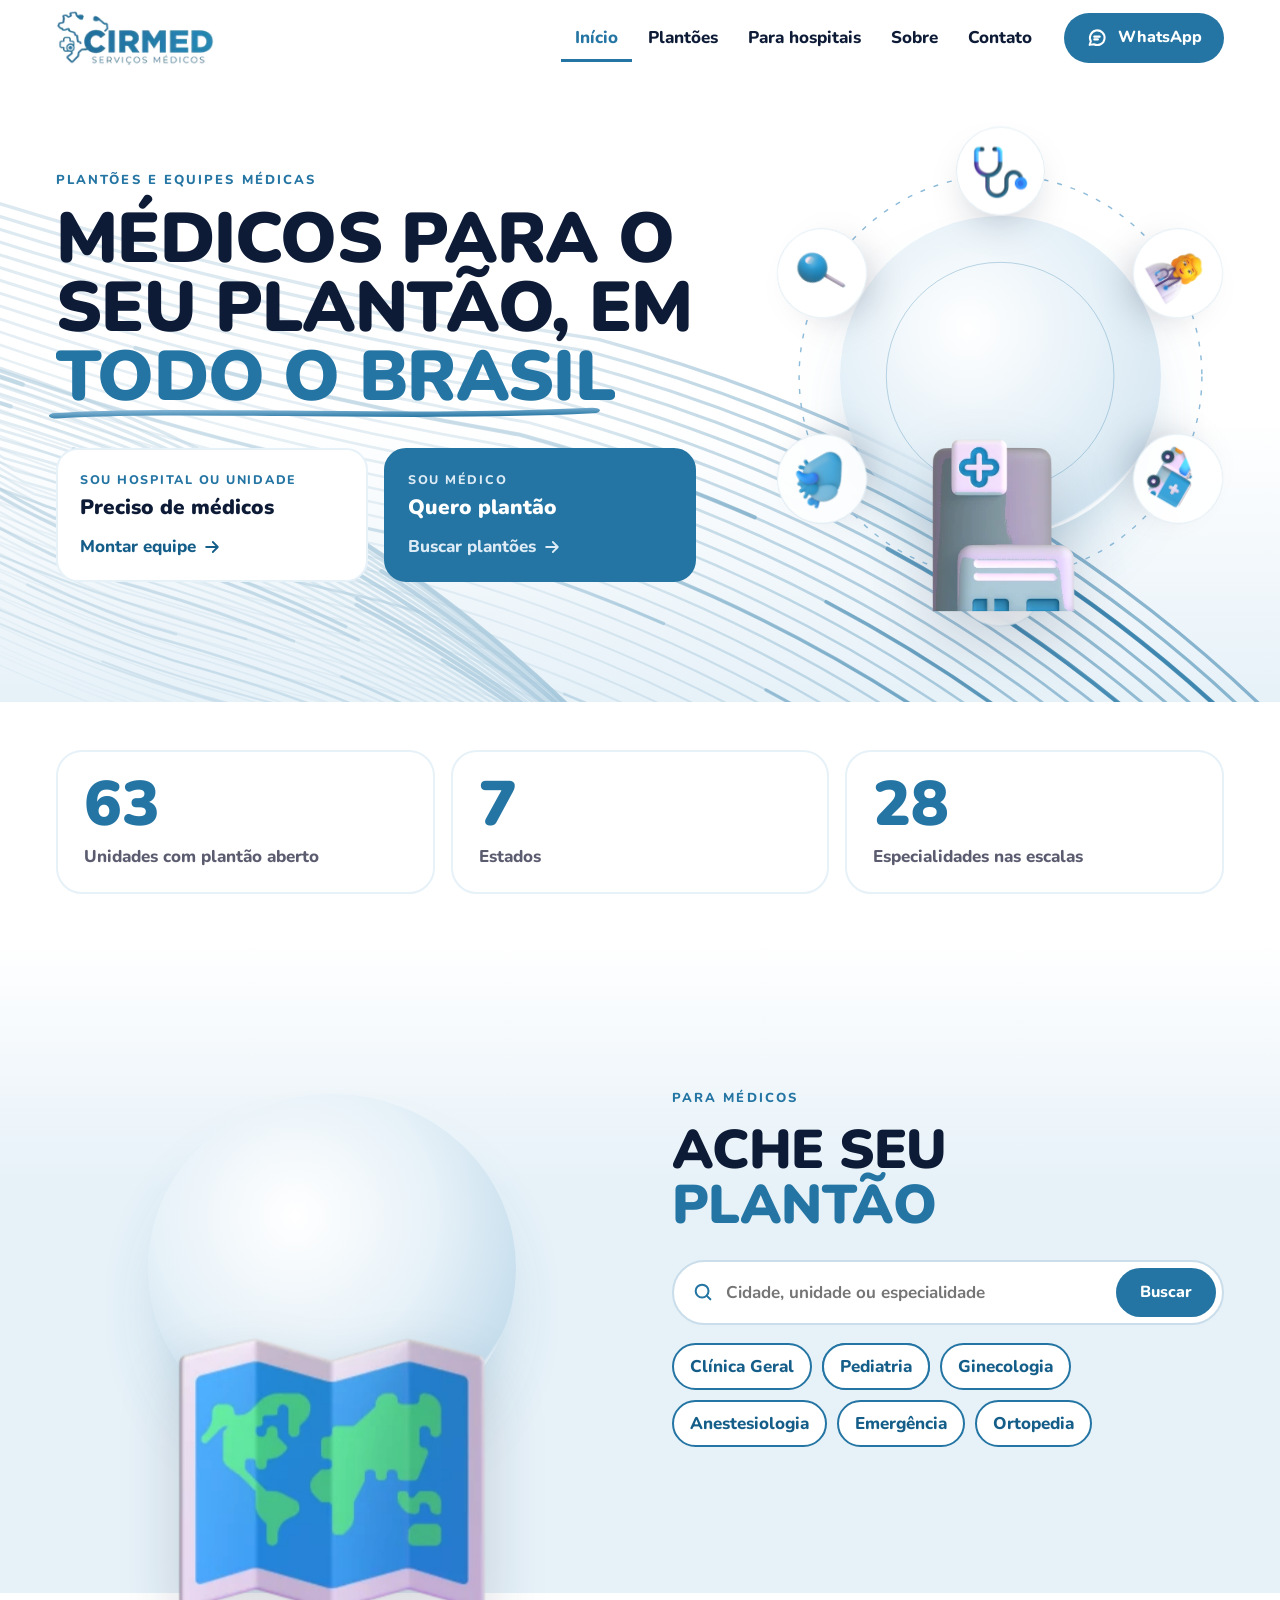
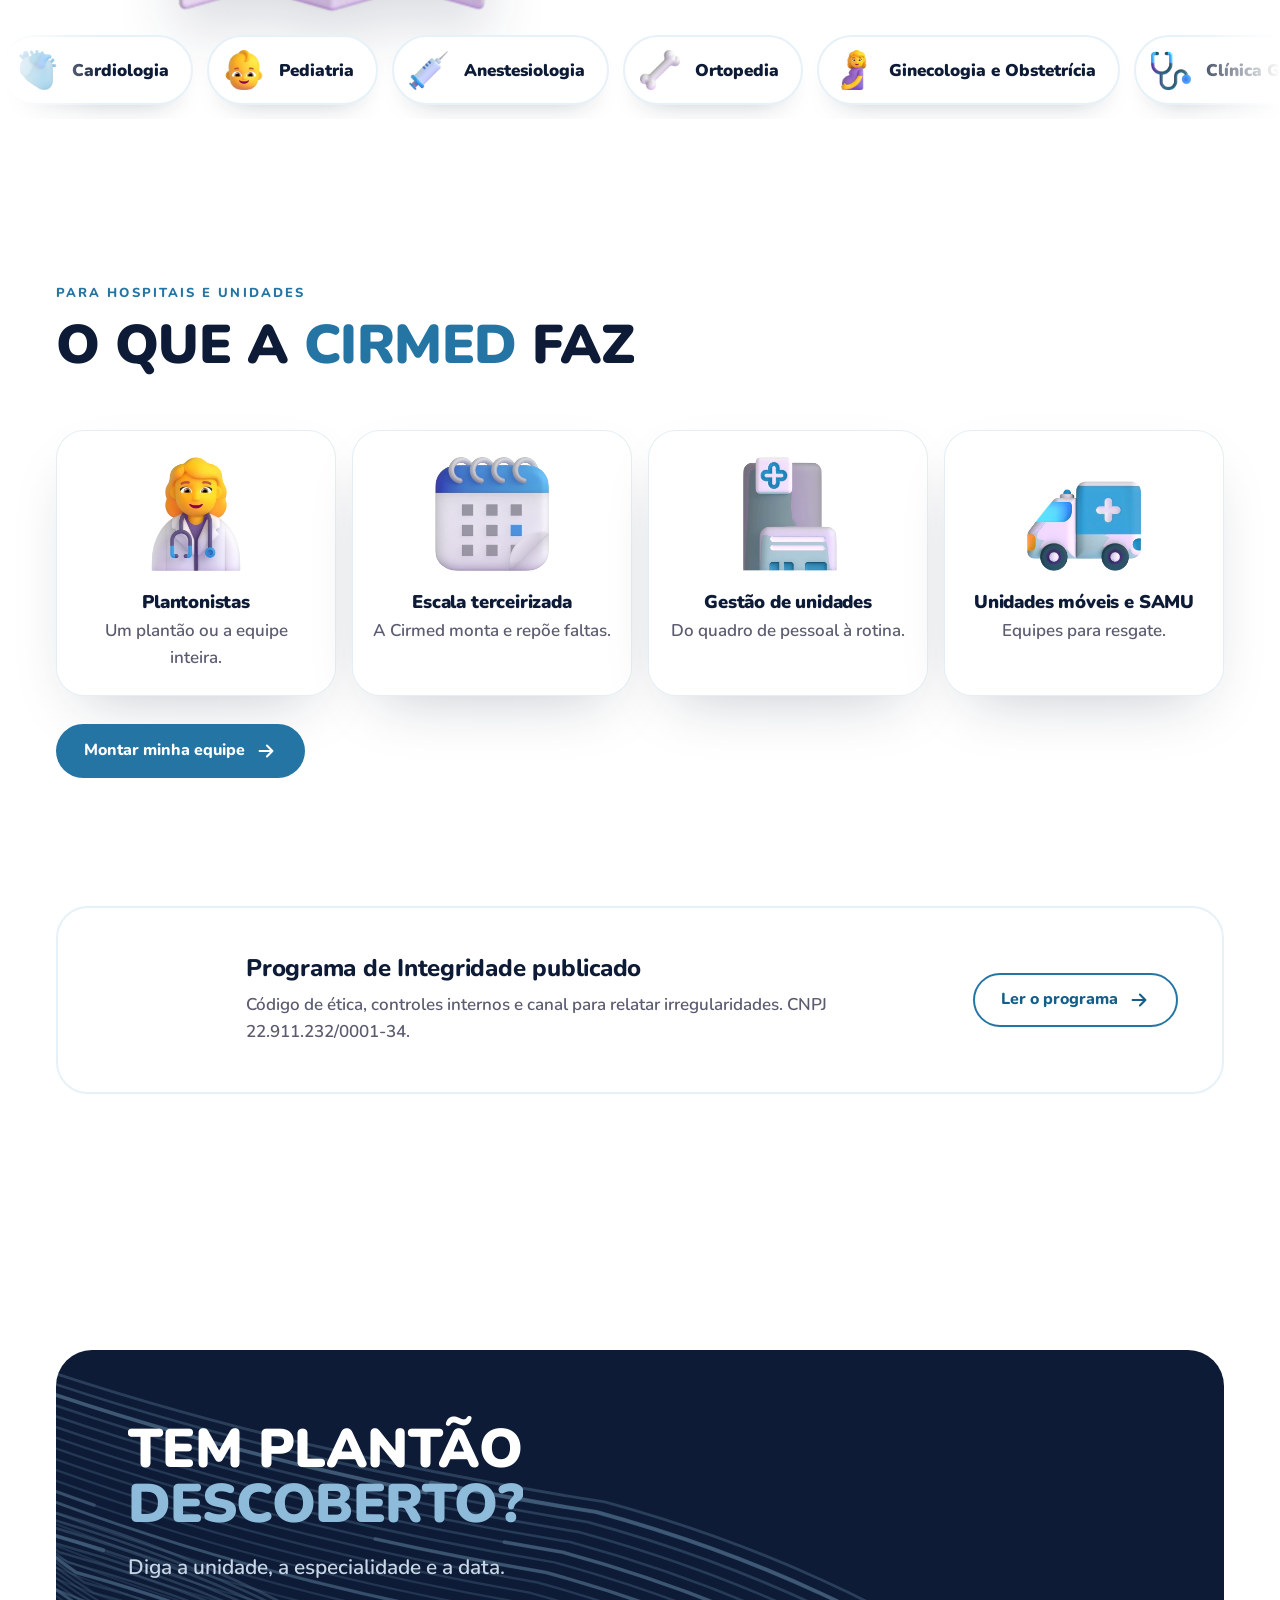
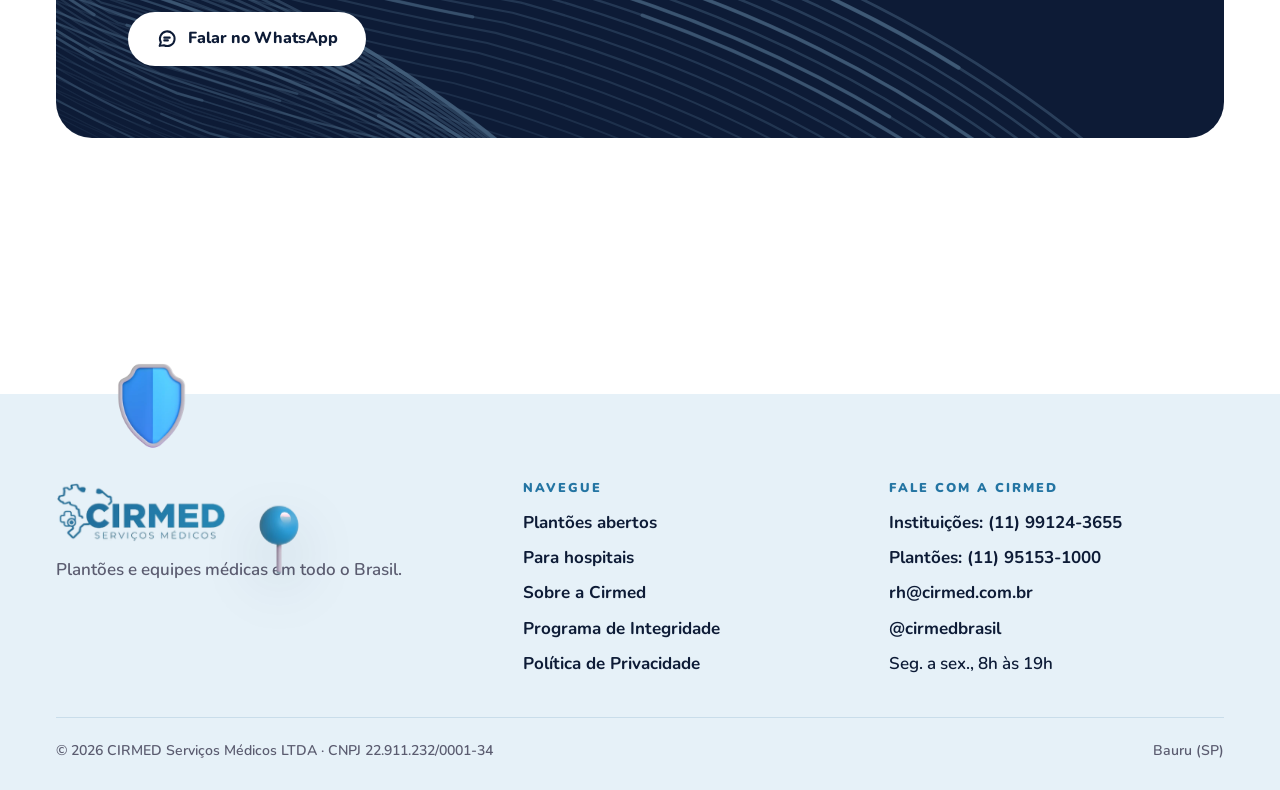
==== commit a5b52813: "3D desenhado (Fluent Emoji, MIT) no lugar do 3D por código, transição de página e animações - ícones" ====
--- a/index.html
+++ b/index.html
@@ -3,7 +3,7 @@
 <head>
 <meta charset="UTF-8">
 <meta name="viewport" content="width=device-width, initial-scale=1, viewport-fit=cover">
-<script>document.documentElement.classList.add('js');</script>
+<script>document.documentElement.classList.add('js');try{if(sessionStorage.getItem('cirmed-nav')==='1'&&!matchMedia('(prefers-reduced-motion: reduce)').matches){document.documentElement.classList.add('arriving');}sessionStorage.removeItem('cirmed-nav')}catch(e){}</script>
 <title>Cirmed | Plantões e equipes médicas para todo o Brasil</title>
 <meta name="description" content="Plantonistas para hospitais, UPAs e unidades de saúde e 63 unidades com plantão aberto para médicos. Busque por estado e especialidade.">
 <link rel="canonical" href="https://dudugomes-student.github.io/cirmed-site/">
@@ -19,10 +19,12 @@
 <link rel="preload" href="fonts/nunito-latin-800-normal.woff2" as="font" type="font/woff2" crossorigin>
 <link rel="preload" href="fonts/nunito-latin-900-normal.woff2" as="font" type="font/woff2" crossorigin>
 <link rel="stylesheet" href="css/cirmed.css">
-<script type="application/ld+json">{"@context": "https://schema.org", "@type": "MedicalOrganization", "name": "CIRMED Serviços Médicos LTDA", "alternateName": "Cirmed", "url": "https://dudugomes-student.github.io/cirmed-site/", "logo": "https://dudugomes-student.github.io/cirmed-site/assets/logo.png", "telephone": "+55-11-99124-3655", "email": "rh@cirmed.com.br", "taxID": "22.911.232/0001-34", "areaServed": "BR", "address": {"@type": "PostalAddress", "addressLocality": "Bauru", "addressRegion": "SP", "addressCountry": "BR"}, "sameAs": ["https://www.instagram.com/cirmedbrasil/"]}</script><script src="js/main.js" defer></script><script src="js/paths-bg.js" defer></script>
+<script type="application/ld+json">{"@context": "https://schema.org", "@type": "MedicalOrganization", "name": "CIRMED Serviços Médicos LTDA", "alternateName": "Cirmed", "url": "https://dudugomes-student.github.io/cirmed-site/", "logo": "https://dudugomes-student.github.io/cirmed-site/assets/logo.png", "telephone": "+55-11-99124-3655", "email": "rh@cirmed.com.br", "taxID": "22.911.232/0001-34", "areaServed": "BR", "address": {"@type": "PostalAddress", "addressLocality": "Bauru", "addressRegion": "SP", "addressCountry": "BR"}, "sameAs": ["https://www.instagram.com/cirmedbrasil/"]}</script><script src="js/main.js" defer></script><script src="js/paths-bg.js" defer></script><script src="js/motion.js" defer></script>
 </head>
 <body>
 <a class="skip-link" href="#conteudo">Pular para o conteúdo</a>
+<div class="curtain" aria-hidden="true"><div class="curtain-panel"><span class="curtain-badge"><img src="assets/logo-128.png" width="361" height="128" alt=""></span><span class="curtain-line"></span></div></div>
+<div class="progress" aria-hidden="true"></div>
 <svg width="0" height="0" style="position:absolute" aria-hidden="true" focusable="false"><defs><linearGradient id="traco" x1="0" y1="0" x2="1" y2="1"><stop offset="0" stop-color="#8DBBD9"/><stop offset="1" stop-color="#2475A3"/></linearGradient></defs></svg>
 <header class="site-header">
   <div class="wrap header-bar">
@@ -41,22 +43,32 @@
       <p class="kicker">Plantões e equipes médicas</p>
       <h1 class="display" id="hero-title" data-draw>Médicos para o seu plantão, em <span class="stroke">todo o Brasil<svg viewBox="0 0 100 10" preserveAspectRatio="none" aria-hidden="true"><path class="draw" pathLength="1" style="--delay:.5s;--dur:1.1s" d="M2 6.5C26 2.5 62 8.5 98 4"/></svg></span></h1>
       <div class="doors">
-        <a class="door" href="para-hospitais.html"><small>Sou hospital ou unidade</small><strong>Preciso de médicos</strong><span class="go">Montar equipe <svg class="icon" viewBox="0 0 24 24" aria-hidden="true"><path d="M5 12h14M13 6l6 6-6 6"/></svg></span></a>
-        <a class="door door-blue" href="plantoes.html"><small>Sou médico</small><strong>Quero plantão</strong><span class="go">Buscar plantões <svg class="icon" viewBox="0 0 24 24" aria-hidden="true"><path d="M5 12h14M13 6l6 6-6 6"/></svg></span></a>
+        <a class="door" data-tilt href="para-hospitais.html"><small>Sou hospital ou unidade</small><strong>Preciso de médicos</strong><span class="go">Montar equipe <svg class="icon" viewBox="0 0 24 24" aria-hidden="true"><path d="M5 12h14M13 6l6 6-6 6"/></svg></span></a>
+        <a class="door door-blue" data-tilt href="plantoes.html"><small>Sou médico</small><strong>Quero plantão</strong><span class="go">Buscar plantões <svg class="icon" viewBox="0 0 24 24" aria-hidden="true"><path d="M5 12h14M13 6l6 6-6 6"/></svg></span></a>
       </div>
     </div>
-    <figure class="hero-art reveal"><img class="art3d" src="assets/3d/hero.webp" width="1100" height="714" alt="Mapa do Brasil em 3D com um estetoscópio e um pino azul marcando Bauru, no interior de São Paulo." fetchpriority="high"></figure>
+    <figure class="orbit-stage" role="img" aria-label="Hospital em 3D no centro, com estetoscópio, médica, ambulância, calendário, coração e pino girando em volta.">
+  <span class="orbit-glow" aria-hidden="true"></span>
+  <svg class="orbit-ring" viewBox="0 0 100 100" aria-hidden="true"><circle cx="50" cy="50" r="49"/></svg>
+  <svg class="orbit-ring orbit-ring-2" viewBox="0 0 100 100" aria-hidden="true"><circle cx="50" cy="50" r="49"/></svg>
+  <ul class="orbit" aria-hidden="true"><li style="--i:0;--n:6"><span class="orbit-item"><img class="orbit-img" src="assets/3d/estetoscopio.webp" width="256" height="256" alt="" aria-hidden="true" loading="lazy" decoding="async"></span></li><li style="--i:1;--n:6"><span class="orbit-item"><img class="orbit-img" src="assets/3d/medica.webp" width="256" height="256" alt="" aria-hidden="true" loading="lazy" decoding="async"></span></li><li style="--i:2;--n:6"><span class="orbit-item"><img class="orbit-img" src="assets/3d/ambulancia.webp" width="256" height="256" alt="" aria-hidden="true" loading="lazy" decoding="async"></span></li><li style="--i:3;--n:6"><span class="orbit-item"><img class="orbit-img" src="assets/3d/calendario.webp" width="256" height="256" alt="" aria-hidden="true" loading="lazy" decoding="async"></span></li><li style="--i:4;--n:6"><span class="orbit-item"><img class="orbit-img" src="assets/3d/coracao.webp" width="256" height="256" alt="" aria-hidden="true" loading="lazy" decoding="async"></span></li><li style="--i:5;--n:6"><span class="orbit-item"><img class="orbit-img" src="assets/3d/pino.webp" width="256" height="256" alt="" aria-hidden="true" loading="lazy" decoding="async"></span></li></ul>
+  <span class="orbit-center" data-depth="0.15"><img class="orbit-hub" src="assets/3d/hospital.webp" width="256" height="256" alt="" aria-hidden="true" fetchpriority="high"></span>
+</figure>
   </div>
 </section>
 
 <section class="section section-tight" aria-label="Números"><div class="wrap"><dl class="stats">
-  <div class="reveal"><dt>Unidades com plantão aberto</dt><dd>63</dd></div>
-  <div class="reveal" style="--d:.07s"><dt>Estados</dt><dd>7</dd></div>
-  <div class="reveal" style="--d:.14s"><dt>Especialidades nas escalas</dt><dd>28</dd></div>
+  <div class="reveal"><dt>Unidades com plantão aberto</dt><dd data-count-to="63">63</dd></div>
+  <div class="reveal" style="--d:.07s"><dt>Estados</dt><dd data-count-to="7">7</dd></div>
+  <div class="reveal" style="--d:.14s"><dt>Especialidades nas escalas</dt><dd data-count-to="28">28</dd></div>
 </dl></div></section>
 
 <section class="section section-sky" aria-labelledby="plantoes-title"><div class="wrap split">
-  <figure class="reveal"><img class="art3d" src="assets/3d/mapPins.webp" width="1000" height="875" alt="Mapa do Brasil em 3D com pinos nas cidades onde há plantões abertos." loading="lazy" decoding="async"></figure>
+  <figure class="map-stage" role="img" aria-label="Mapa em 3D com pinos azuis flutuando.">
+  <span class="orbit-glow" aria-hidden="true"></span>
+  <span class="float map-main" data-depth="0.12" style="--fd:0.00s"><img class="float-img" src="assets/3d/mapa.webp" width="256" height="256" alt="" aria-hidden="true" loading="lazy" decoding="async"></span>
+  <span class="float pin-a" data-depth="0.5" style="--fd:0.20s"><img class="float-img" src="assets/3d/pino.webp" width="256" height="256" alt="" aria-hidden="true" loading="lazy" decoding="async"></span><span class="float pin-b" data-depth="0.7" style="--fd:0.90s"><img class="float-img" src="assets/3d/pino.webp" width="256" height="256" alt="" aria-hidden="true" loading="lazy" decoding="async"></span><span class="float pin-c" data-depth="0.4" style="--fd:1.60s"><img class="float-img" src="assets/3d/pino.webp" width="256" height="256" alt="" aria-hidden="true" loading="lazy" decoding="async"></span>
+</figure>
   <div class="reveal" style="--d:.1s">
     <p class="kicker">Para médicos</p>
     <h2 class="title" id="plantoes-title">Ache seu <span class="blue">plantão</span></h2>
@@ -69,17 +81,19 @@
   </div>
 </div></section>
 
+<section class="section section-marquee" aria-label="Especialidades"><div class="marquee" aria-label="Especialidades"><ul class="mq-track"><li><img class="mq-img" src="assets/3d/coracao.webp" width="256" height="256" alt="" aria-hidden="true" loading="lazy" decoding="async"><span>Cardiologia</span></li><li><img class="mq-img" src="assets/3d/bebe.webp" width="256" height="256" alt="" aria-hidden="true" loading="lazy" decoding="async"><span>Pediatria</span></li><li><img class="mq-img" src="assets/3d/seringa.webp" width="256" height="256" alt="" aria-hidden="true" loading="lazy" decoding="async"><span>Anestesiologia</span></li><li><img class="mq-img" src="assets/3d/osso.webp" width="256" height="256" alt="" aria-hidden="true" loading="lazy" decoding="async"><span>Ortopedia</span></li><li><img class="mq-img" src="assets/3d/gestante.webp" width="256" height="256" alt="" aria-hidden="true" loading="lazy" decoding="async"><span>Ginecologia e Obstetrícia</span></li><li><img class="mq-img" src="assets/3d/estetoscopio.webp" width="256" height="256" alt="" aria-hidden="true" loading="lazy" decoding="async"><span>Clínica Geral</span></li><li><img class="mq-img" src="assets/3d/ambulancia.webp" width="256" height="256" alt="" aria-hidden="true" loading="lazy" decoding="async"><span>Emergência</span></li><li><img class="mq-img" src="assets/3d/pulmoes.webp" width="256" height="256" alt="" aria-hidden="true" loading="lazy" decoding="async"><span>Pulmonar</span></li><li><img class="mq-img" src="assets/3d/cerebro.webp" width="256" height="256" alt="" aria-hidden="true" loading="lazy" decoding="async"><span>Neurologia</span></li><li><img class="mq-img" src="assets/3d/microscopio.webp" width="256" height="256" alt="" aria-hidden="true" loading="lazy" decoding="async"><span>Diagnóstico</span></li><li><img class="mq-img" src="assets/3d/dente.webp" width="256" height="256" alt="" aria-hidden="true" loading="lazy" decoding="async"><span>Dental</span></li></ul><ul class="mq-track" aria-hidden="true"><li><img class="mq-img" src="assets/3d/coracao.webp" width="256" height="256" alt="" aria-hidden="true" loading="lazy" decoding="async"><span>Cardiologia</span></li><li><img class="mq-img" src="assets/3d/bebe.webp" width="256" height="256" alt="" aria-hidden="true" loading="lazy" decoding="async"><span>Pediatria</span></li><li><img class="mq-img" src="assets/3d/seringa.webp" width="256" height="256" alt="" aria-hidden="true" loading="lazy" decoding="async"><span>Anestesiologia</span></li><li><img class="mq-img" src="assets/3d/osso.webp" width="256" height="256" alt="" aria-hidden="true" loading="lazy" decoding="async"><span>Ortopedia</span></li><li><img class="mq-img" src="assets/3d/gestante.webp" width="256" height="256" alt="" aria-hidden="true" loading="lazy" decoding="async"><span>Ginecologia e Obstetrícia</span></li><li><img class="mq-img" src="assets/3d/estetoscopio.webp" width="256" height="256" alt="" aria-hidden="true" loading="lazy" decoding="async"><span>Clínica Geral</span></li><li><img class="mq-img" src="assets/3d/ambulancia.webp" width="256" height="256" alt="" aria-hidden="true" loading="lazy" decoding="async"><span>Emergência</span></li><li><img class="mq-img" src="assets/3d/pulmoes.webp" width="256" height="256" alt="" aria-hidden="true" loading="lazy" decoding="async"><span>Pulmonar</span></li><li><img class="mq-img" src="assets/3d/cerebro.webp" width="256" height="256" alt="" aria-hidden="true" loading="lazy" decoding="async"><span>Neurologia</span></li><li><img class="mq-img" src="assets/3d/microscopio.webp" width="256" height="256" alt="" aria-hidden="true" loading="lazy" decoding="async"><span>Diagnóstico</span></li><li><img class="mq-img" src="assets/3d/dente.webp" width="256" height="256" alt="" aria-hidden="true" loading="lazy" decoding="async"><span>Dental</span></li></ul></div></section>
+
 <section class="section" aria-labelledby="servicos-title"><div class="wrap">
   <div class="section-head reveal">
     <p class="kicker">Para hospitais e unidades</p>
     <h2 class="title" id="servicos-title">O que a <span class="blue">Cirmed</span> faz</h2>
   </div>
-  <div class="tiles"><article class="tile reveal" style="--d:0.00s"><img class="art3d" src="assets/3d/stethoscope.webp" width="760" height="969" alt="" aria-hidden="true" loading="lazy" decoding="async"><h3>Plantonistas</h3><p>Um plantão ou a equipe inteira.</p></article><article class="tile reveal" style="--d:0.07s"><img class="art3d" src="assets/3d/calendar.webp" width="520" height="394" alt="" aria-hidden="true" loading="lazy" decoding="async"><h3>Escala terceirizada</h3><p>A Cirmed monta e repõe faltas.</p></article><article class="tile reveal" style="--d:0.14s"><img class="art3d" src="assets/3d/hospital.webp" width="520" height="422" alt="" aria-hidden="true" loading="lazy" decoding="async"><h3>Gestão de unidades</h3><p>Do quadro de pessoal à rotina.</p></article><article class="tile reveal" style="--d:0.21s"><img class="art3d" src="assets/3d/ambulance.webp" width="520" height="345" alt="" aria-hidden="true" loading="lazy" decoding="async"><h3>Unidades móveis e SAMU</h3><p>Equipes para resgate.</p></article></div>
+  <div class="tiles"><article class="tile reveal" data-tilt style="--d:0.00s"><span class="tile-art"><img class="art3d" src="assets/3d/medica.webp" width="256" height="256" alt="" aria-hidden="true" loading="lazy" decoding="async"></span><h3>Plantonistas</h3><p>Um plantão ou a equipe inteira.</p></article><article class="tile reveal" data-tilt style="--d:0.08s"><span class="tile-art"><img class="art3d" src="assets/3d/calendario.webp" width="256" height="256" alt="" aria-hidden="true" loading="lazy" decoding="async"></span><h3>Escala terceirizada</h3><p>A Cirmed monta e repõe faltas.</p></article><article class="tile reveal" data-tilt style="--d:0.16s"><span class="tile-art"><img class="art3d" src="assets/3d/hospital.webp" width="256" height="256" alt="" aria-hidden="true" loading="lazy" decoding="async"></span><h3>Gestão de unidades</h3><p>Do quadro de pessoal à rotina.</p></article><article class="tile reveal" data-tilt style="--d:0.24s"><span class="tile-art"><img class="art3d" src="assets/3d/ambulancia.webp" width="256" height="256" alt="" aria-hidden="true" loading="lazy" decoding="async"></span><h3>Unidades móveis e SAMU</h3><p>Equipes para resgate.</p></article></div>
   <div class="btn-row reveal"><a class="btn btn-primary" href="para-hospitais.html"><span>Montar minha equipe</span><svg class="icon" viewBox="0 0 24 24" aria-hidden="true"><path d="M5 12h14M13 6l6 6-6 6"/></svg></a></div>
 </div></section>
 
 <section class="section" aria-label="Programa de Integridade" style="padding-top:0"><div class="wrap"><div class="trust reveal">
-  <img class="trust-art" src="assets/3d/shield.webp" width="420" height="450" alt="" aria-hidden="true" loading="lazy" decoding="async">
+  <span class="float trust-float" data-depth="0.2"><img class="trust-art" src="assets/3d/escudo.webp" width="256" height="256" alt="" aria-hidden="true" loading="lazy" decoding="async"></span>
   <div><h2 class="subtitle">Programa de Integridade publicado</h2>
   <p>Código de ética, controles internos e canal para relatar irregularidades. CNPJ 22.911.232/0001-34.</p></div>
   <a class="btn btn-outline" href="programa-de-integridade.html"><span>Ler o programa</span><svg class="icon" viewBox="0 0 24 24" aria-hidden="true"><path d="M5 12h14M13 6l6 6-6 6"/></svg></a>
--- a/css/cirmed.css
+++ b/css/cirmed.css
@@ -270,10 +270,10 @@
 }
 
 /* Entradas */
-.js .reveal { opacity: 0; transform: translateY(18px); transition: opacity .7s var(--ease), transform .7s var(--ease); transition-delay: var(--d, 0s); }
-.js .reveal.is-in { opacity: 1; transform: none; }
+.js .reveal { opacity: 0; translate: 0 26px; scale: .98; transition: opacity .8s var(--ease), translate .9s var(--ease), scale .9s var(--ease); transition-delay: var(--d, 0s); }
+.js .reveal.is-in { opacity: 1; translate: none; scale: none; }
 @media (prefers-reduced-motion: reduce) {
-  .js .reveal { opacity: 1; transform: none; transition: none; }
+  .js .reveal { opacity: 1; translate: none; scale: none; transition: none; }
   .js .draw { stroke-dashoffset: 0; animation: none !important; }
   .js .is-drawn .map.draw, .js .map.draw { fill-opacity: 1; }
   .js .pop, .js .fade { opacity: 1; animation: none !important; }
@@ -348,7 +348,7 @@
 .results-count { font-weight: 900; color: var(--blue); margin: 22px 0 14px; }
 .units { list-style: none; margin: 0; padding: 0; display: grid; grid-template-columns: repeat(auto-fill, minmax(min(100%, 330px), 1fr)); gap: 16px; }
 .unit { display: grid; grid-template-columns: 92px 1fr; grid-template-rows: 1fr auto; gap: 4px 16px; background: var(--white); border-radius: 26px; padding: 18px; border: 1px solid rgba(36,117,163,.14); box-shadow: 0 18px 40px -30px rgba(13,27,54,.4); transition: transform .25s var(--ease), box-shadow .25s; }
-.unit:hover { transform: translateY(-2px); box-shadow: var(--shadow); }
+.unit:hover { box-shadow: var(--shadow); }
 .unit[hidden] { display: none; }
 .unit-art { grid-row: 1 / 3; background: linear-gradient(180deg, #F3F8FC, var(--sky)); border-radius: 20px; display: grid; place-items: center; align-self: start; aspect-ratio: 1; }
 .unit-img { width: 84%; height: auto; }
@@ -390,3 +390,128 @@
 .channel-img { width: 150px; height: 110px; object-fit: contain; margin: 0 auto 8px; }
 .contact-note { margin-top: 28px; text-align: center; }
 @media (max-width: 860px) { .art-steth { max-width: 190px; } .art-hosp { max-width: 300px; } .page-hero-split figure > img[src*="mapPins"] { max-width: 360px; margin-inline: auto; } }
+
+/* ===================== Movimento ===================== */
+
+/* Transição de página: cortina azul com o logo */
+.curtain { position: fixed; inset: 0; z-index: 300; pointer-events: none; overflow: hidden; }
+.curtain-panel { position: absolute; inset: 0; display: grid; place-items: center; align-content: center; gap: 22px;
+  background: radial-gradient(120% 90% at 30% 20%, #3A8CBB 0%, var(--blue) 40%, var(--blue-deep) 75%, var(--navy) 100%);
+  transform: translateY(101%); }
+.curtain-badge { background: var(--white); border-radius: 28px; padding: 18px 26px; box-shadow: 0 30px 60px -20px rgba(13,27,54,.5); }
+.curtain-badge img { width: min(200px, 48vw); height: auto; }
+.curtain-line { width: 140px; height: 4px; border-radius: 4px; background: rgba(255,255,255,.25); overflow: hidden; position: relative; }
+.curtain-line::after { content: ""; position: absolute; inset: 0; background: var(--white); transform-origin: left; transform: scaleX(0); }
+html.leaving .curtain { pointer-events: auto; }
+html.leaving .curtain-panel { animation: curtain-in .52s cubic-bezier(.76,0,.24,1) both; }
+html.leaving .curtain-line::after { animation: line-fill .9s .3s ease-out both; }
+html.leaving .curtain-badge { animation: badge-in .5s .12s var(--ease) both; }
+html.arriving .curtain-panel { transform: none; animation: curtain-out .75s .12s cubic-bezier(.76,0,.24,1) both; }
+html.arriving .curtain-line::after { transform: scaleX(1); }
+html.arriving main, html.arriving .site-header { animation: page-in .9s .3s var(--ease) both; }
+@keyframes curtain-in { from { transform: translateY(101%); border-radius: 50% 50% 0 0 / 12% 12% 0 0; } to { transform: none; border-radius: 0; } }
+@keyframes curtain-out { from { transform: none; border-radius: 0; } to { transform: translateY(-101%); border-radius: 0 0 50% 50% / 0 0 12% 12%; } }
+@keyframes line-fill { to { transform: scaleX(1); } }
+@keyframes badge-in { from { opacity: 0; scale: .8; } to { opacity: 1; scale: 1; } }
+@keyframes page-in { from { opacity: 0; translate: 0 30px; } to { opacity: 1; translate: none; } }
+
+/* Barra de progresso da rolagem */
+.progress { position: fixed; top: 0; left: 0; right: 0; height: 3px; z-index: 60; background: var(--line); transform-origin: left; transform: scaleX(0); pointer-events: none; }
+
+/* Títulos palavra por palavra */
+.words .w { display: inline-block; overflow: hidden; vertical-align: top; padding: .16em 0 .1em; margin: -.16em 0 -.1em; }
+.words .wi { display: inline-block; transform: translateY(105%) rotate(4deg); transform-origin: left bottom; transition: transform 1s var(--ease) var(--wd, 0s); }
+.words.words-in .wi { transform: none; }
+
+/* Ícones 3D que flutuam */
+.float { display: inline-block; transform: translate3d(var(--px, 0px), var(--py, 0px), 0); will-change: transform; }
+.float-img, .orbit-hub { display: block; width: 100%; height: auto; animation: bob 5.5s ease-in-out var(--fd, 0s) infinite alternate; filter: drop-shadow(0 26px 30px rgba(13,27,54,.16)); }
+@keyframes bob { from { transform: translateY(-6%) rotate(-3deg); } to { transform: translateY(6%) rotate(3deg); } }
+
+/* Órbita do topo da página inicial */
+.orbit-stage { position: relative; width: 100%; max-width: 560px; aspect-ratio: 1; margin: 0 0 0 auto; container-type: inline-size; }
+.orbit-glow { position: absolute; inset: 14%; border-radius: 50%; background: radial-gradient(circle at 40% 35%, #fff 0%, var(--sky) 45%, rgba(141,187,217,.35) 75%, transparent 76%); box-shadow: 0 40px 80px -40px rgba(36,117,163,.45); }
+.orbit-ring { position: absolute; inset: 4%; width: 92%; height: 92%; animation: spin 60s linear infinite; }
+.orbit-ring circle { fill: none; stroke: var(--mist); stroke-width: .35; stroke-dasharray: 1.2 2.2; }
+.orbit-ring-2 { inset: 24%; width: 52%; height: 52%; animation-direction: reverse; animation-duration: 45s; }
+.orbit-ring-2 circle { stroke: var(--blue); stroke-opacity: .35; stroke-dasharray: none; }
+.orbit { list-style: none; margin: 0; padding: 0; position: absolute; inset: 0; animation: spin 48s linear infinite; }
+.orbit li { --a: calc(var(--i) / var(--n) * 360deg); position: absolute; left: 50%; top: 50%; width: 0; height: 0; transform: rotate(var(--a)) translateY(-46cqw); }
+.orbit-item { position: absolute; left: -10cqw; top: -10cqw; width: 20cqw; height: 20cqw; display: grid; place-items: center; border-radius: 50%;
+  background: rgba(255,255,255,.85); box-shadow: 0 18px 40px -18px rgba(13,27,54,.35), inset 0 0 0 1px rgba(36,117,163,.12);
+  backdrop-filter: blur(6px); -webkit-backdrop-filter: blur(6px); animation: counter 48s linear infinite; }
+.orbit-img { width: 68%; height: auto; animation: bob 4s ease-in-out calc(var(--i) * -.7s) infinite alternate; }
+.orbit-center { position: absolute; left: 28%; top: 28%; width: 44%; transform: translate3d(var(--px, 0px), var(--py, 0px), 0); }
+@keyframes spin { to { transform: rotate(360deg); } }
+@keyframes counter { from { transform: rotate(calc(-1 * var(--a))); } to { transform: rotate(calc(-1 * var(--a) - 360deg)); } }
+.orbit:hover, .orbit:hover .orbit-item { animation-play-state: paused; }
+@media (max-width: 860px) { .orbit-stage { max-width: 420px; margin: 8px auto 0; } }
+
+/* Grupos de ícones nos topos internos e o mapa */
+.hero-cluster, .map-stage { position: relative; width: 100%; max-width: 460px; aspect-ratio: 1 / .86; margin: 0 auto; }
+.hero-cluster .float, .map-stage .float { position: absolute; }
+.hero-cluster .c-main { left: 22%; top: 16%; width: 56%; }
+.hero-cluster .c-a { left: 0; top: 2%; width: 30%; }
+.hero-cluster .c-b { right: 0; bottom: 0; width: 32%; }
+.hero-cluster .c-c { right: 8%; top: 0; width: 20%; }
+.map-stage .orbit-glow { inset: 6% 10%; }
+.map-stage .map-main { left: 12%; top: 14%; width: 76%; }
+.map-stage .pin-a { left: 30%; top: 4%; width: 17%; }
+.map-stage .pin-b { left: 56%; top: 20%; width: 15%; }
+.map-stage .pin-c { left: 40%; top: 42%; width: 13%; }
+@media (max-width: 860px) { .hero-cluster, .map-stage { max-width: 320px; } }
+.page-hero-split .hero-cluster { margin-top: 8px; }
+
+/* Faixa de especialidades */
+.section-marquee { padding-block: clamp(20px, 3vw, 36px); overflow: hidden; }
+.marquee { display: flex; gap: 14px; width: 100%; overflow: hidden; -webkit-mask-image: linear-gradient(90deg, transparent, #000 8%, #000 92%, transparent); mask-image: linear-gradient(90deg, transparent, #000 8%, #000 92%, transparent); }
+.mq-track { list-style: none; display: flex; gap: 14px; margin: 0; padding: 6px 0 14px; flex: none; animation: marquee 38s linear infinite; }
+.mq-track li { display: inline-flex; align-items: center; gap: 12px; padding: 10px 22px 10px 12px; border-radius: var(--r-pill); background: var(--white); border: 2px solid var(--sky); box-shadow: 0 14px 30px -22px rgba(13,27,54,.4); font-weight: 900; white-space: nowrap; }
+.mq-img { width: 46px; height: 46px; }
+.marquee:hover .mq-track { animation-play-state: paused; }
+@keyframes marquee { to { transform: translateX(calc(-100% - 14px)); } }
+
+/* Cartões que inclinam, com brilho seguindo o mouse */
+[data-tilt] { position: relative; transform: perspective(900px) rotateX(var(--rx, 0deg)) rotateY(var(--ry, 0deg)); transition: transform .6s var(--ease), box-shadow .3s, border-color .2s, background .2s; transform-style: preserve-3d; }
+[data-tilt].is-tilting { transition: transform .1s linear, box-shadow .3s; box-shadow: var(--shadow); }
+[data-tilt]::after { content: ""; position: absolute; inset: 0; border-radius: inherit; pointer-events: none; opacity: 0; transition: opacity .3s;
+  background: radial-gradient(260px circle at var(--gx, 50%) var(--gy, 50%), rgba(255,255,255,.55), transparent 60%); mix-blend-mode: soft-light; }
+[data-tilt].is-tilting::after { opacity: 1; }
+.door[data-tilt]:hover { transform: perspective(900px) rotateX(var(--rx, 0deg)) rotateY(var(--ry, 0deg)) translateY(-3px); }
+.tile-art { display: block; height: 130px; }
+.tile .tile-art img { height: 100%; width: auto; max-width: 100%; margin: 0 auto; object-fit: contain; transition: transform .6s var(--ease); }
+.tile-art { margin-bottom: 12px; }
+.tile:hover .tile .tile-art img, .tile:hover .tile-art img { transform: translateY(-8px) scale(1.08) rotate(-4deg); }
+.unit-art img { transition: transform .5s var(--ease); }
+.unit:hover .unit-art img { transform: scale(1.12) rotate(-5deg); }
+.channel-img { transition: transform .5s var(--ease); }
+.channel:hover .channel-img { transform: translateY(-6px) scale(1.06); }
+
+/* Botão com reflexo */
+.btn-primary, .btn-white { position: relative; overflow: hidden; isolation: isolate; transition: background .2s, color .2s, border-color .2s, translate .25s var(--ease); }
+.btn-primary::after, .btn-white::after { content: ""; position: absolute; inset: -2px; z-index: -1; background: linear-gradient(110deg, transparent 30%, rgba(255,255,255,.35) 50%, transparent 70%); transform: translateX(-120%); transition: transform .8s var(--ease); }
+.btn-primary:hover::after, .btn-white:hover::after { transform: translateX(120%); }
+.btn-white::after { background: linear-gradient(110deg, transparent 30%, rgba(36,117,163,.18) 50%, transparent 70%); }
+
+/* Busca: entrada dos cartões */
+.unit.pop-in { animation: pop-in .5s var(--ease) var(--ud, 0s) both; }
+@keyframes pop-in { from { opacity: 0; translate: 0 14px; scale: .97; } to { opacity: 1; translate: none; scale: none; } }
+
+/* Contadores */
+.stats dd { font-variant-numeric: tabular-nums; }
+.trust-float { width: 96px; }
+.trust-float .trust-art { width: 100%; }
+.empty .float { width: 150px; }
+.empty-art { width: 100%; }
+
+@media (prefers-reduced-motion: reduce) {
+  .curtain { display: none; }
+  .float, .orbit-center { transform: none !important; }
+  .float-img, .orbit-hub, .orbit-img, .orbit, .orbit-item, .orbit-ring, .mq-track { animation: none !important; }
+  .orbit-item { transform: rotate(calc(-1 * var(--a))); }
+  .marquee { overflow-x: auto; }
+  [data-tilt], [data-tilt]:hover { transform: none !important; }
+  .words .wi { transform: none; transition: none; }
+  .unit.pop-in { animation: none; }
+  html.arriving main, html.arriving .site-header { animation: none; }
+}
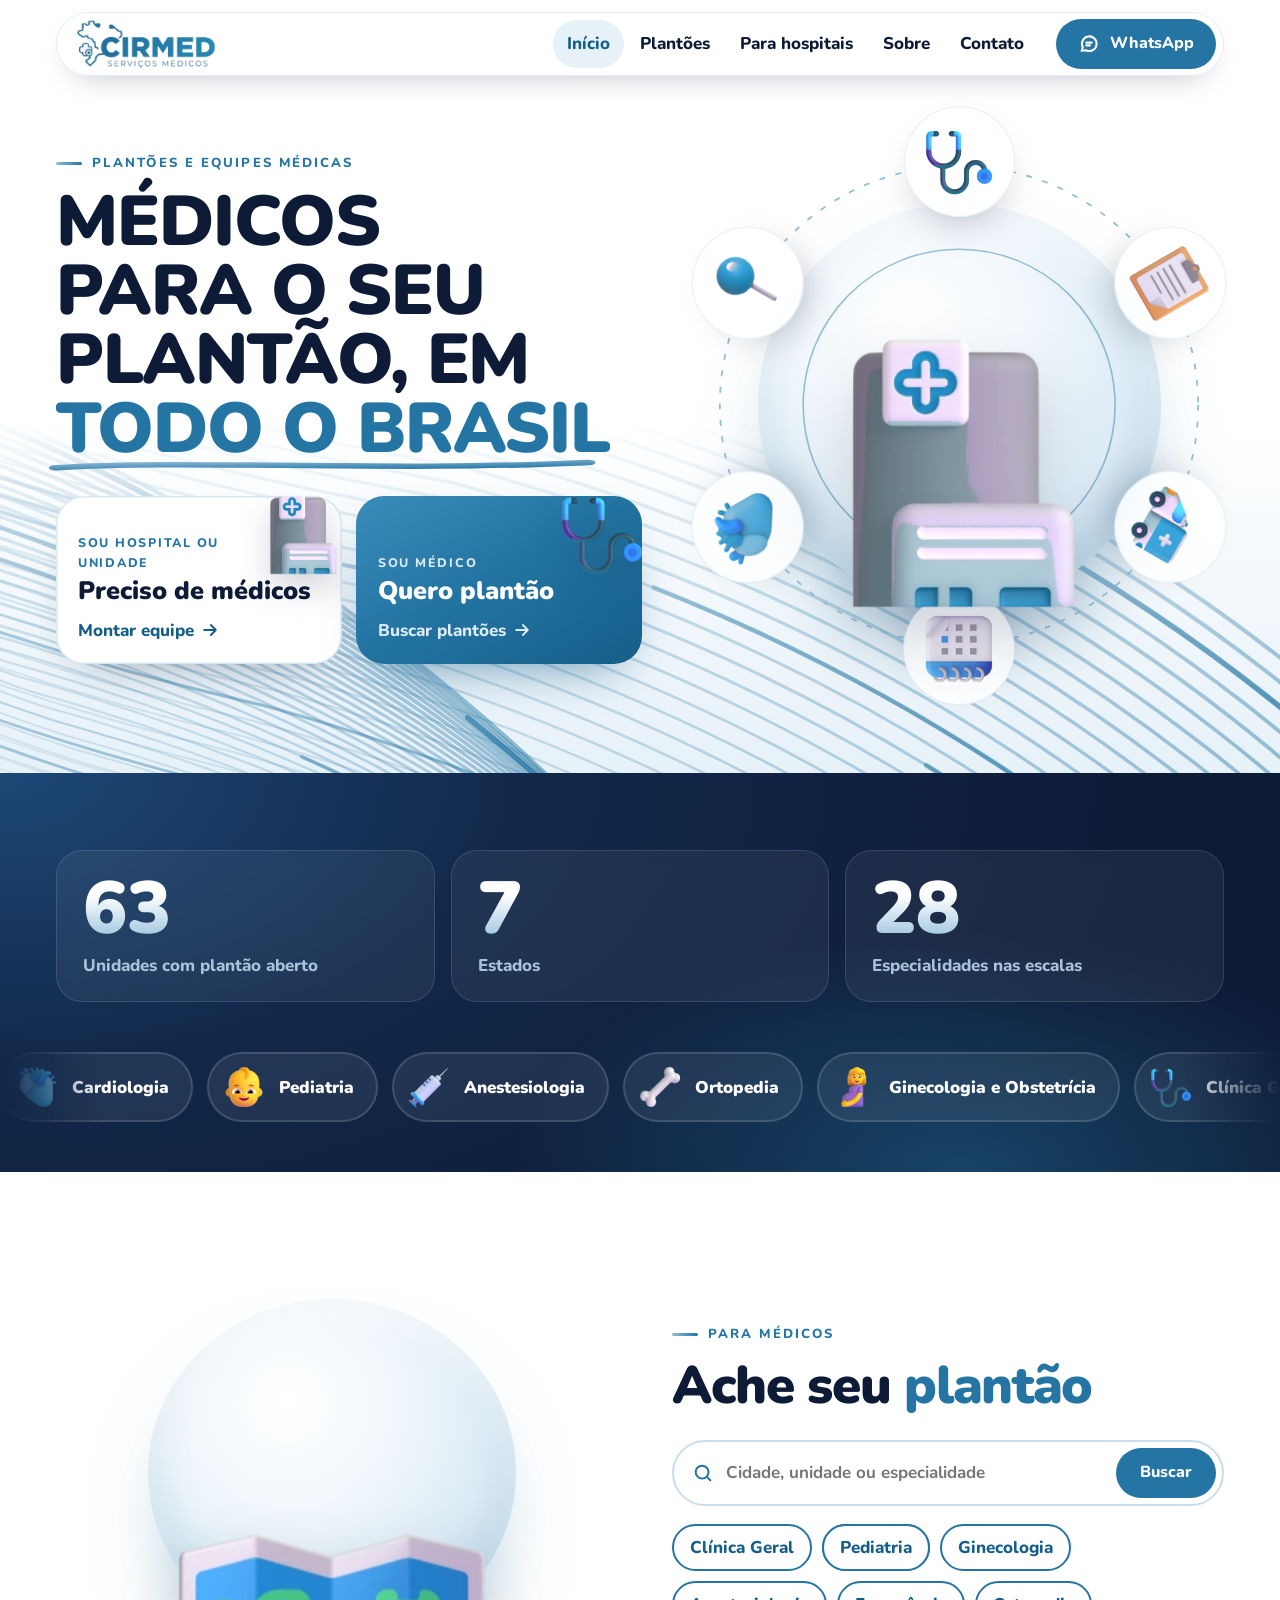
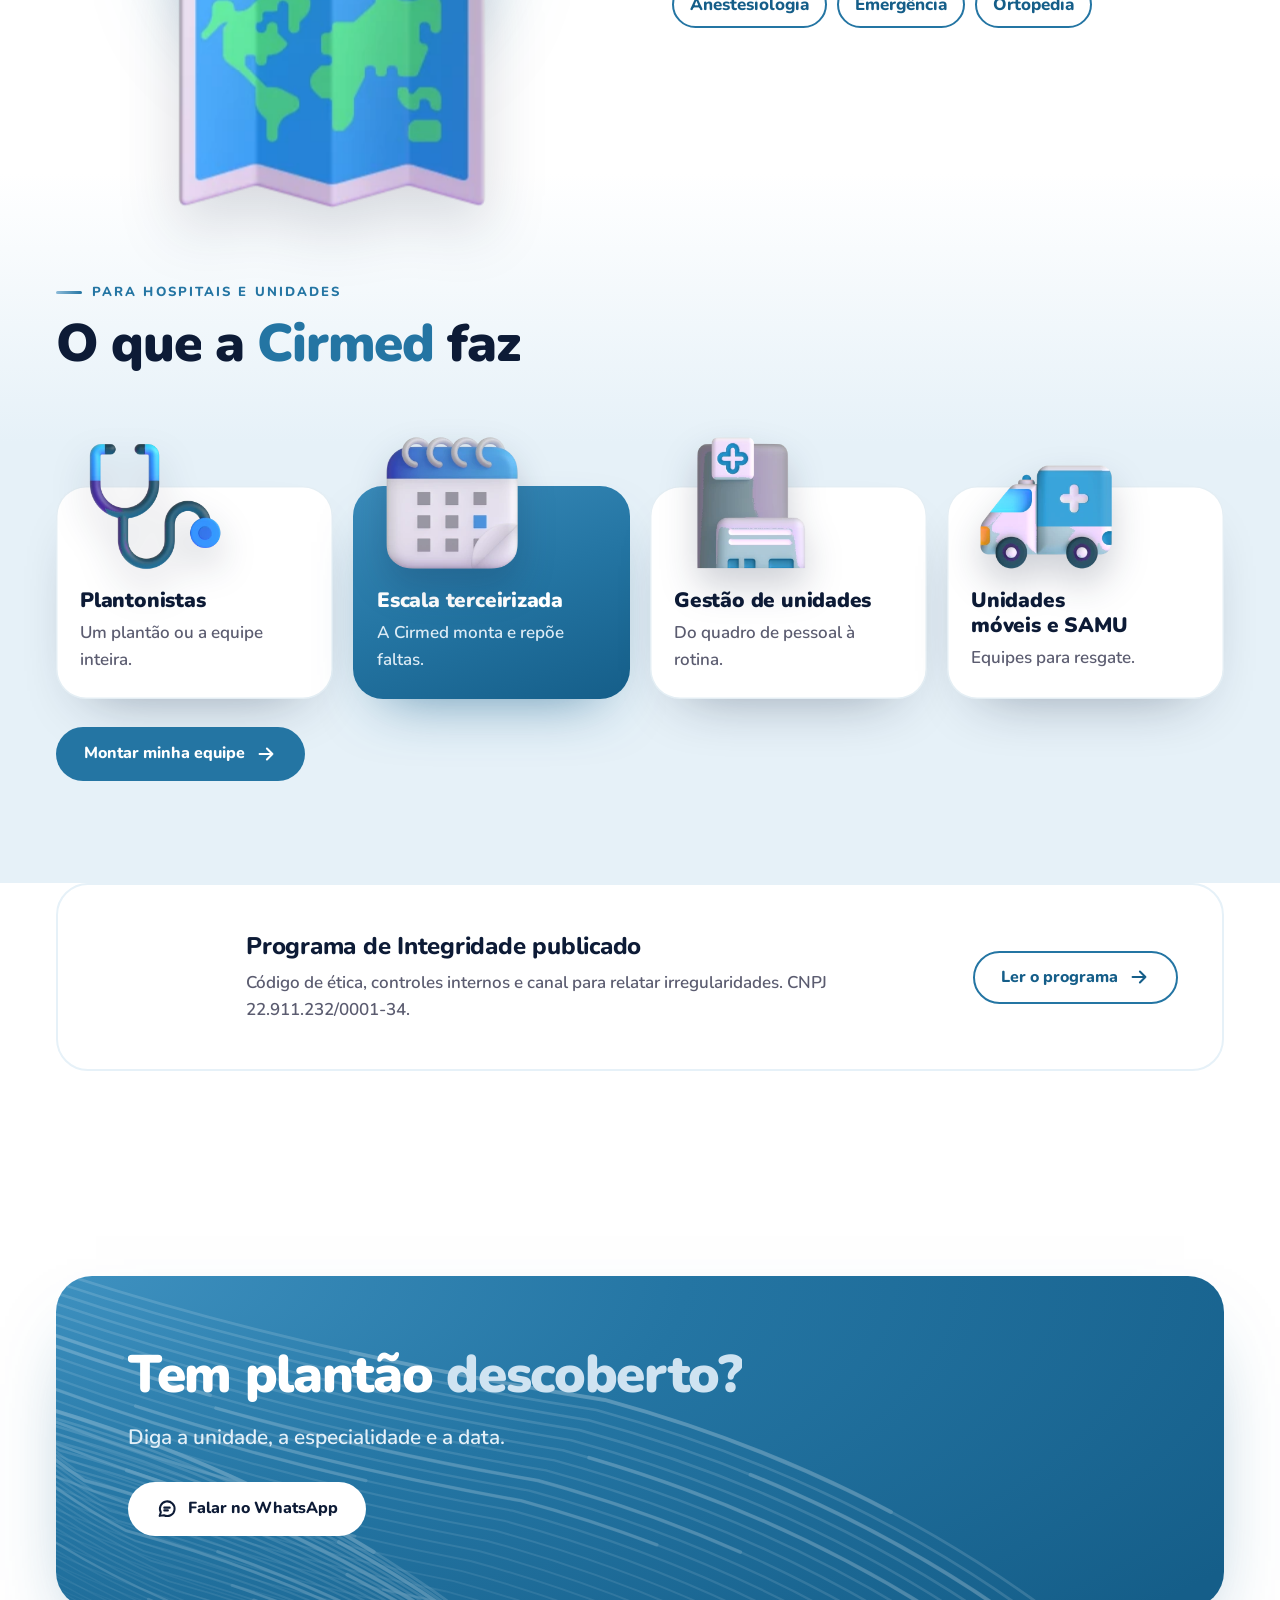
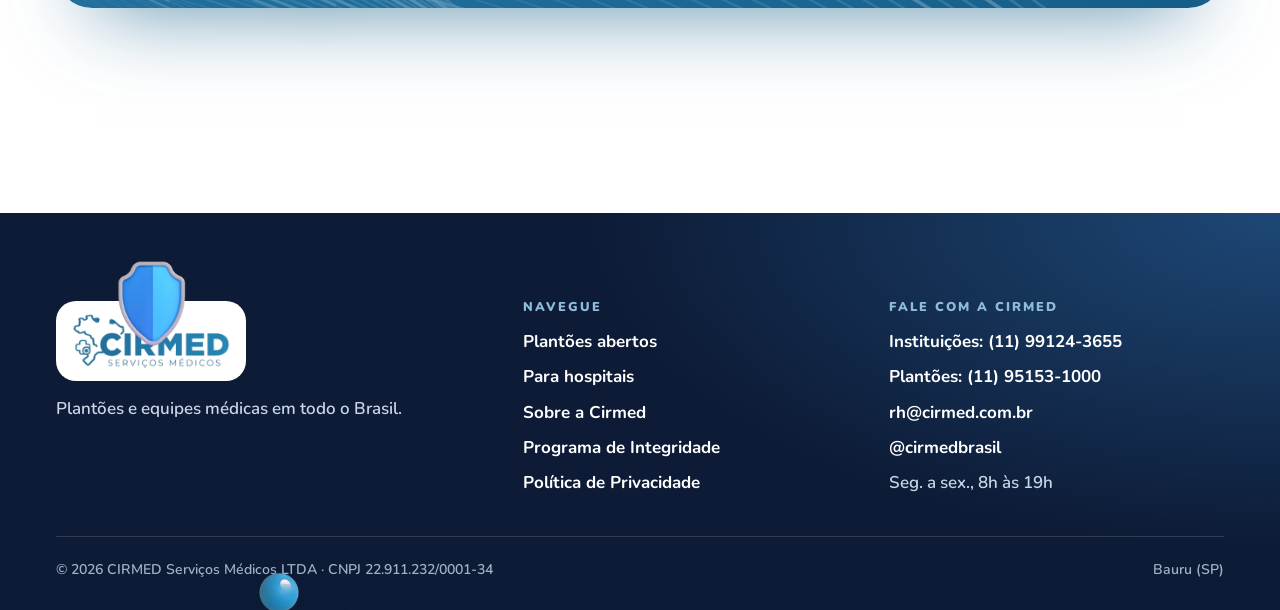
==== commit ab9d6894: "Direção visual v3: faixas marinho, cabeçalho flutuante, títulos com hierarquia, cartões maiores e ce" ====
--- a/index.html
+++ b/index.html
@@ -43,27 +43,27 @@
       <p class="kicker">Plantões e equipes médicas</p>
       <h1 class="display" id="hero-title" data-draw>Médicos para o seu plantão, em <span class="stroke">todo o Brasil<svg viewBox="0 0 100 10" preserveAspectRatio="none" aria-hidden="true"><path class="draw" pathLength="1" style="--delay:.5s;--dur:1.1s" d="M2 6.5C26 2.5 62 8.5 98 4"/></svg></span></h1>
       <div class="doors">
-        <a class="door" data-tilt href="para-hospitais.html"><small>Sou hospital ou unidade</small><strong>Preciso de médicos</strong><span class="go">Montar equipe <svg class="icon" viewBox="0 0 24 24" aria-hidden="true"><path d="M5 12h14M13 6l6 6-6 6"/></svg></span></a>
-        <a class="door door-blue" data-tilt href="plantoes.html"><small>Sou médico</small><strong>Quero plantão</strong><span class="go">Buscar plantões <svg class="icon" viewBox="0 0 24 24" aria-hidden="true"><path d="M5 12h14M13 6l6 6-6 6"/></svg></span></a>
+        <a class="door" data-tilt href="para-hospitais.html"><img class="door-img" src="assets/3d/hospital.webp" width="256" height="256" alt="" aria-hidden="true" loading="lazy" decoding="async"><small>Sou hospital ou unidade</small><strong>Preciso de médicos</strong><span class="go">Montar equipe <svg class="icon" viewBox="0 0 24 24" aria-hidden="true"><path d="M5 12h14M13 6l6 6-6 6"/></svg></span></a>
+        <a class="door door-blue" data-tilt href="plantoes.html"><img class="door-img" src="assets/3d/estetoscopio.webp" width="256" height="256" alt="" aria-hidden="true" loading="lazy" decoding="async"><small>Sou médico</small><strong>Quero plantão</strong><span class="go">Buscar plantões <svg class="icon" viewBox="0 0 24 24" aria-hidden="true"><path d="M5 12h14M13 6l6 6-6 6"/></svg></span></a>
       </div>
     </div>
-    <figure class="orbit-stage" role="img" aria-label="Hospital em 3D no centro, com estetoscópio, médica, ambulância, calendário, coração e pino girando em volta.">
+    <figure class="orbit-stage" role="img" aria-label="Hospital em 3D no centro, com estetoscópio, prancheta, ambulância, calendário, coração e pino girando em volta.">
   <span class="orbit-glow" aria-hidden="true"></span>
   <svg class="orbit-ring" viewBox="0 0 100 100" aria-hidden="true"><circle cx="50" cy="50" r="49"/></svg>
   <svg class="orbit-ring orbit-ring-2" viewBox="0 0 100 100" aria-hidden="true"><circle cx="50" cy="50" r="49"/></svg>
-  <ul class="orbit" aria-hidden="true"><li style="--i:0;--n:6"><span class="orbit-item"><img class="orbit-img" src="assets/3d/estetoscopio.webp" width="256" height="256" alt="" aria-hidden="true" loading="lazy" decoding="async"></span></li><li style="--i:1;--n:6"><span class="orbit-item"><img class="orbit-img" src="assets/3d/medica.webp" width="256" height="256" alt="" aria-hidden="true" loading="lazy" decoding="async"></span></li><li style="--i:2;--n:6"><span class="orbit-item"><img class="orbit-img" src="assets/3d/ambulancia.webp" width="256" height="256" alt="" aria-hidden="true" loading="lazy" decoding="async"></span></li><li style="--i:3;--n:6"><span class="orbit-item"><img class="orbit-img" src="assets/3d/calendario.webp" width="256" height="256" alt="" aria-hidden="true" loading="lazy" decoding="async"></span></li><li style="--i:4;--n:6"><span class="orbit-item"><img class="orbit-img" src="assets/3d/coracao.webp" width="256" height="256" alt="" aria-hidden="true" loading="lazy" decoding="async"></span></li><li style="--i:5;--n:6"><span class="orbit-item"><img class="orbit-img" src="assets/3d/pino.webp" width="256" height="256" alt="" aria-hidden="true" loading="lazy" decoding="async"></span></li></ul>
+  <ul class="orbit" aria-hidden="true"><li style="--i:0;--n:6"><span class="orbit-item"><img class="orbit-img" src="assets/3d/estetoscopio.webp" width="256" height="256" alt="" aria-hidden="true" loading="lazy" decoding="async"></span></li><li style="--i:1;--n:6"><span class="orbit-item"><img class="orbit-img" src="assets/3d/prancheta.webp" width="256" height="256" alt="" aria-hidden="true" loading="lazy" decoding="async"></span></li><li style="--i:2;--n:6"><span class="orbit-item"><img class="orbit-img" src="assets/3d/ambulancia.webp" width="256" height="256" alt="" aria-hidden="true" loading="lazy" decoding="async"></span></li><li style="--i:3;--n:6"><span class="orbit-item"><img class="orbit-img" src="assets/3d/calendario.webp" width="256" height="256" alt="" aria-hidden="true" loading="lazy" decoding="async"></span></li><li style="--i:4;--n:6"><span class="orbit-item"><img class="orbit-img" src="assets/3d/coracao.webp" width="256" height="256" alt="" aria-hidden="true" loading="lazy" decoding="async"></span></li><li style="--i:5;--n:6"><span class="orbit-item"><img class="orbit-img" src="assets/3d/pino.webp" width="256" height="256" alt="" aria-hidden="true" loading="lazy" decoding="async"></span></li></ul>
   <span class="orbit-center" data-depth="0.15"><img class="orbit-hub" src="assets/3d/hospital.webp" width="256" height="256" alt="" aria-hidden="true" fetchpriority="high"></span>
 </figure>
   </div>
 </section>
 
-<section class="section section-tight" aria-label="Números"><div class="wrap"><dl class="stats">
+<section class="band-navy" aria-label="Números e especialidades"><div class="wrap"><dl class="stats">
   <div class="reveal"><dt>Unidades com plantão aberto</dt><dd data-count-to="63">63</dd></div>
   <div class="reveal" style="--d:.07s"><dt>Estados</dt><dd data-count-to="7">7</dd></div>
   <div class="reveal" style="--d:.14s"><dt>Especialidades nas escalas</dt><dd data-count-to="28">28</dd></div>
-</dl></div></section>
+</dl></div><div class="marquee" aria-label="Especialidades"><ul class="mq-track"><li><img class="mq-img" src="assets/3d/coracao.webp" width="256" height="256" alt="" aria-hidden="true" loading="lazy" decoding="async"><span>Cardiologia</span></li><li><img class="mq-img" src="assets/3d/bebe.webp" width="256" height="256" alt="" aria-hidden="true" loading="lazy" decoding="async"><span>Pediatria</span></li><li><img class="mq-img" src="assets/3d/seringa.webp" width="256" height="256" alt="" aria-hidden="true" loading="lazy" decoding="async"><span>Anestesiologia</span></li><li><img class="mq-img" src="assets/3d/osso.webp" width="256" height="256" alt="" aria-hidden="true" loading="lazy" decoding="async"><span>Ortopedia</span></li><li><img class="mq-img" src="assets/3d/gestante.webp" width="256" height="256" alt="" aria-hidden="true" loading="lazy" decoding="async"><span>Ginecologia e Obstetrícia</span></li><li><img class="mq-img" src="assets/3d/estetoscopio.webp" width="256" height="256" alt="" aria-hidden="true" loading="lazy" decoding="async"><span>Clínica Geral</span></li><li><img class="mq-img" src="assets/3d/ambulancia.webp" width="256" height="256" alt="" aria-hidden="true" loading="lazy" decoding="async"><span>Emergência</span></li><li><img class="mq-img" src="assets/3d/pulmoes.webp" width="256" height="256" alt="" aria-hidden="true" loading="lazy" decoding="async"><span>Pulmonar</span></li><li><img class="mq-img" src="assets/3d/cerebro.webp" width="256" height="256" alt="" aria-hidden="true" loading="lazy" decoding="async"><span>Neurologia</span></li><li><img class="mq-img" src="assets/3d/microscopio.webp" width="256" height="256" alt="" aria-hidden="true" loading="lazy" decoding="async"><span>Diagnóstico</span></li><li><img class="mq-img" src="assets/3d/dente.webp" width="256" height="256" alt="" aria-hidden="true" loading="lazy" decoding="async"><span>Dental</span></li></ul><ul class="mq-track" aria-hidden="true"><li><img class="mq-img" src="assets/3d/coracao.webp" width="256" height="256" alt="" aria-hidden="true" loading="lazy" decoding="async"><span>Cardiologia</span></li><li><img class="mq-img" src="assets/3d/bebe.webp" width="256" height="256" alt="" aria-hidden="true" loading="lazy" decoding="async"><span>Pediatria</span></li><li><img class="mq-img" src="assets/3d/seringa.webp" width="256" height="256" alt="" aria-hidden="true" loading="lazy" decoding="async"><span>Anestesiologia</span></li><li><img class="mq-img" src="assets/3d/osso.webp" width="256" height="256" alt="" aria-hidden="true" loading="lazy" decoding="async"><span>Ortopedia</span></li><li><img class="mq-img" src="assets/3d/gestante.webp" width="256" height="256" alt="" aria-hidden="true" loading="lazy" decoding="async"><span>Ginecologia e Obstetrícia</span></li><li><img class="mq-img" src="assets/3d/estetoscopio.webp" width="256" height="256" alt="" aria-hidden="true" loading="lazy" decoding="async"><span>Clínica Geral</span></li><li><img class="mq-img" src="assets/3d/ambulancia.webp" width="256" height="256" alt="" aria-hidden="true" loading="lazy" decoding="async"><span>Emergência</span></li><li><img class="mq-img" src="assets/3d/pulmoes.webp" width="256" height="256" alt="" aria-hidden="true" loading="lazy" decoding="async"><span>Pulmonar</span></li><li><img class="mq-img" src="assets/3d/cerebro.webp" width="256" height="256" alt="" aria-hidden="true" loading="lazy" decoding="async"><span>Neurologia</span></li><li><img class="mq-img" src="assets/3d/microscopio.webp" width="256" height="256" alt="" aria-hidden="true" loading="lazy" decoding="async"><span>Diagnóstico</span></li><li><img class="mq-img" src="assets/3d/dente.webp" width="256" height="256" alt="" aria-hidden="true" loading="lazy" decoding="async"><span>Dental</span></li></ul></div></section>
 
-<section class="section section-sky" aria-labelledby="plantoes-title"><div class="wrap split">
+<section class="section" aria-labelledby="plantoes-title"><div class="wrap split">
   <figure class="map-stage" role="img" aria-label="Mapa em 3D com pinos azuis flutuando.">
   <span class="orbit-glow" aria-hidden="true"></span>
   <span class="float map-main" data-depth="0.12" style="--fd:0.00s"><img class="float-img" src="assets/3d/mapa.webp" width="256" height="256" alt="" aria-hidden="true" loading="lazy" decoding="async"></span>
@@ -81,14 +81,12 @@
   </div>
 </div></section>
 
-<section class="section section-marquee" aria-label="Especialidades"><div class="marquee" aria-label="Especialidades"><ul class="mq-track"><li><img class="mq-img" src="assets/3d/coracao.webp" width="256" height="256" alt="" aria-hidden="true" loading="lazy" decoding="async"><span>Cardiologia</span></li><li><img class="mq-img" src="assets/3d/bebe.webp" width="256" height="256" alt="" aria-hidden="true" loading="lazy" decoding="async"><span>Pediatria</span></li><li><img class="mq-img" src="assets/3d/seringa.webp" width="256" height="256" alt="" aria-hidden="true" loading="lazy" decoding="async"><span>Anestesiologia</span></li><li><img class="mq-img" src="assets/3d/osso.webp" width="256" height="256" alt="" aria-hidden="true" loading="lazy" decoding="async"><span>Ortopedia</span></li><li><img class="mq-img" src="assets/3d/gestante.webp" width="256" height="256" alt="" aria-hidden="true" loading="lazy" decoding="async"><span>Ginecologia e Obstetrícia</span></li><li><img class="mq-img" src="assets/3d/estetoscopio.webp" width="256" height="256" alt="" aria-hidden="true" loading="lazy" decoding="async"><span>Clínica Geral</span></li><li><img class="mq-img" src="assets/3d/ambulancia.webp" width="256" height="256" alt="" aria-hidden="true" loading="lazy" decoding="async"><span>Emergência</span></li><li><img class="mq-img" src="assets/3d/pulmoes.webp" width="256" height="256" alt="" aria-hidden="true" loading="lazy" decoding="async"><span>Pulmonar</span></li><li><img class="mq-img" src="assets/3d/cerebro.webp" width="256" height="256" alt="" aria-hidden="true" loading="lazy" decoding="async"><span>Neurologia</span></li><li><img class="mq-img" src="assets/3d/microscopio.webp" width="256" height="256" alt="" aria-hidden="true" loading="lazy" decoding="async"><span>Diagnóstico</span></li><li><img class="mq-img" src="assets/3d/dente.webp" width="256" height="256" alt="" aria-hidden="true" loading="lazy" decoding="async"><span>Dental</span></li></ul><ul class="mq-track" aria-hidden="true"><li><img class="mq-img" src="assets/3d/coracao.webp" width="256" height="256" alt="" aria-hidden="true" loading="lazy" decoding="async"><span>Cardiologia</span></li><li><img class="mq-img" src="assets/3d/bebe.webp" width="256" height="256" alt="" aria-hidden="true" loading="lazy" decoding="async"><span>Pediatria</span></li><li><img class="mq-img" src="assets/3d/seringa.webp" width="256" height="256" alt="" aria-hidden="true" loading="lazy" decoding="async"><span>Anestesiologia</span></li><li><img class="mq-img" src="assets/3d/osso.webp" width="256" height="256" alt="" aria-hidden="true" loading="lazy" decoding="async"><span>Ortopedia</span></li><li><img class="mq-img" src="assets/3d/gestante.webp" width="256" height="256" alt="" aria-hidden="true" loading="lazy" decoding="async"><span>Ginecologia e Obstetrícia</span></li><li><img class="mq-img" src="assets/3d/estetoscopio.webp" width="256" height="256" alt="" aria-hidden="true" loading="lazy" decoding="async"><span>Clínica Geral</span></li><li><img class="mq-img" src="assets/3d/ambulancia.webp" width="256" height="256" alt="" aria-hidden="true" loading="lazy" decoding="async"><span>Emergência</span></li><li><img class="mq-img" src="assets/3d/pulmoes.webp" width="256" height="256" alt="" aria-hidden="true" loading="lazy" decoding="async"><span>Pulmonar</span></li><li><img class="mq-img" src="assets/3d/cerebro.webp" width="256" height="256" alt="" aria-hidden="true" loading="lazy" decoding="async"><span>Neurologia</span></li><li><img class="mq-img" src="assets/3d/microscopio.webp" width="256" height="256" alt="" aria-hidden="true" loading="lazy" decoding="async"><span>Diagnóstico</span></li><li><img class="mq-img" src="assets/3d/dente.webp" width="256" height="256" alt="" aria-hidden="true" loading="lazy" decoding="async"><span>Dental</span></li></ul></div></section>
-
-<section class="section" aria-labelledby="servicos-title"><div class="wrap">
+<section class="section section-sky" aria-labelledby="servicos-title"><div class="wrap">
   <div class="section-head reveal">
     <p class="kicker">Para hospitais e unidades</p>
     <h2 class="title" id="servicos-title">O que a <span class="blue">Cirmed</span> faz</h2>
   </div>
-  <div class="tiles"><article class="tile reveal" data-tilt style="--d:0.00s"><span class="tile-art"><img class="art3d" src="assets/3d/medica.webp" width="256" height="256" alt="" aria-hidden="true" loading="lazy" decoding="async"></span><h3>Plantonistas</h3><p>Um plantão ou a equipe inteira.</p></article><article class="tile reveal" data-tilt style="--d:0.08s"><span class="tile-art"><img class="art3d" src="assets/3d/calendario.webp" width="256" height="256" alt="" aria-hidden="true" loading="lazy" decoding="async"></span><h3>Escala terceirizada</h3><p>A Cirmed monta e repõe faltas.</p></article><article class="tile reveal" data-tilt style="--d:0.16s"><span class="tile-art"><img class="art3d" src="assets/3d/hospital.webp" width="256" height="256" alt="" aria-hidden="true" loading="lazy" decoding="async"></span><h3>Gestão de unidades</h3><p>Do quadro de pessoal à rotina.</p></article><article class="tile reveal" data-tilt style="--d:0.24s"><span class="tile-art"><img class="art3d" src="assets/3d/ambulancia.webp" width="256" height="256" alt="" aria-hidden="true" loading="lazy" decoding="async"></span><h3>Unidades móveis e SAMU</h3><p>Equipes para resgate.</p></article></div>
+  <div class="tiles"><article class="tile reveal" data-tilt style="--d:0.00s"><span class="tile-art"><img class="art3d" src="assets/3d/estetoscopio.webp" width="256" height="256" alt="" aria-hidden="true" loading="lazy" decoding="async"></span><h3>Plantonistas</h3><p>Um plantão ou a equipe inteira.</p></article><article class="tile tile-blue reveal" data-tilt style="--d:0.08s"><span class="tile-art"><img class="art3d" src="assets/3d/calendario.webp" width="256" height="256" alt="" aria-hidden="true" loading="lazy" decoding="async"></span><h3>Escala terceirizada</h3><p>A Cirmed monta e repõe faltas.</p></article><article class="tile reveal" data-tilt style="--d:0.16s"><span class="tile-art"><img class="art3d" src="assets/3d/hospital.webp" width="256" height="256" alt="" aria-hidden="true" loading="lazy" decoding="async"></span><h3>Gestão de unidades</h3><p>Do quadro de pessoal à rotina.</p></article><article class="tile reveal" data-tilt style="--d:0.24s"><span class="tile-art"><img class="art3d" src="assets/3d/ambulancia.webp" width="256" height="256" alt="" aria-hidden="true" loading="lazy" decoding="async"></span><h3>Unidades móveis e SAMU</h3><p>Equipes para resgate.</p></article></div>
   <div class="btn-row reveal"><a class="btn btn-primary" href="para-hospitais.html"><span>Montar minha equipe</span><svg class="icon" viewBox="0 0 24 24" aria-hidden="true"><path d="M5 12h14M13 6l6 6-6 6"/></svg></a></div>
 </div></section>
 
--- a/css/cirmed.css
+++ b/css/cirmed.css
@@ -515,3 +515,137 @@
   .unit.pop-in { animation: none; }
   html.arriving main, html.arriving .site-header { animation: none; }
 }
+
+/* ======================================================================
+   Direção visual v3: ritmo com faixas marinho, títulos com hierarquia,
+   cabeçalho flutuante, cartões maiores com o 3D saindo da borda.
+   (Sobrepõe regras anteriores de propósito.)
+   ====================================================================== */
+:root { --section: clamp(64px, 8vw, 112px); --head: 88px; }
+
+/* Cabeçalho flutuante em pílula */
+.site-header { background: transparent; backdrop-filter: none; -webkit-backdrop-filter: none; padding-top: 12px; margin-bottom: calc(-1 * var(--head)); pointer-events: none; }
+.site-header .header-bar { pointer-events: auto; min-height: 64px; padding: 0 8px 0 20px; border-radius: 999px; background: rgba(255,255,255,.8);
+  backdrop-filter: blur(16px) saturate(1.5); -webkit-backdrop-filter: blur(16px) saturate(1.5);
+  box-shadow: 0 12px 34px -20px rgba(13,27,54,.45), inset 0 0 0 1px rgba(36,117,163,.12); transition: background .3s, box-shadow .3s; }
+html.header-scrolled .site-header { box-shadow: none; }
+html.header-scrolled .site-header .header-bar { background: rgba(255,255,255,.94); box-shadow: 0 16px 40px -18px rgba(13,27,54,.45), inset 0 0 0 1px rgba(36,117,163,.14); }
+.brand img { width: 140px; }
+.nav-list a[aria-current="page"] { box-shadow: none; border-radius: 999px; background: var(--sky); color: var(--blue-deep); }
+.header-cta { min-height: 48px; }
+@media (max-width: 1020px) {
+  .site-header .header-bar { padding: 0 6px 0 16px; min-height: 60px; }
+  .menu-toggle { width: 46px; height: 46px; border: 0; background: var(--sky); }
+  .nav { inset: 84px 12px auto; border-radius: 28px; padding: 14px 18px 22px; box-shadow: var(--shadow); max-height: calc(100dvh - 100px); }
+  .nav-list a[aria-current="page"] { background: none; box-shadow: inset 4px 0 0 var(--blue); border-radius: 0; }
+}
+.hero { padding-top: calc(var(--head) + clamp(28px, 5vw, 64px)); }
+.page-hero { padding-top: calc(var(--head) + clamp(28px, 5vw, 56px)); }
+
+/* Títulos: maiúsculas só no principal; seções em caixa normal */
+.title { text-transform: none; letter-spacing: -.025em; line-height: 1.04; font-size: clamp(2rem, 1.35rem + 2.6vw, 3.3rem); }
+.kicker { display: inline-flex; align-items: center; gap: 10px; font-size: .82rem; }
+.kicker::before { content: ""; width: 26px; height: 3px; border-radius: 3px; background: var(--line); }
+.display { letter-spacing: -.015em; }
+
+/* Curvas do fundo só na parte de baixo dos topos (não brigam com o texto nem com a órbita) */
+.hero .paths-bg, .page-hero .paths-bg { -webkit-mask-image: linear-gradient(180deg, transparent 0%, transparent 55%, rgba(0,0,0,.7) 80%, #000 100%); mask-image: linear-gradient(180deg, transparent 0%, transparent 55%, rgba(0,0,0,.7) 80%, #000 100%); }
+
+/* Topo da página inicial */
+.hero-grid { grid-template-columns: minmax(0, 1.05fr) minmax(0, .95fr); }
+.orbit-glow { inset: 12%; background: radial-gradient(circle at 38% 30%, #FFFFFF 0%, #F2F8FC 30%, #DCEBF5 62%, #B9D5E8 100%);
+  box-shadow: 0 50px 90px -40px rgba(36,117,163,.55), inset 0 -18px 40px rgba(36,117,163,.18), inset 0 10px 30px rgba(255,255,255,.9); }
+.orbit-ring-2 { inset: 20%; width: 60%; height: 60%; }
+.orbit-ring-2 circle { stroke-opacity: .45; stroke-width: .5; }
+.orbit-center { left: 21%; top: 19%; width: 58%; }
+.orbit-item { width: 21cqw; height: 21cqw; left: -10.5cqw; top: -10.5cqw; }
+.doors { max-width: 600px; gap: 14px; margin-top: 32px; }
+.door { position: relative; min-height: 168px; padding: 22px 22px 20px; border-radius: 28px; justify-content: flex-end; overflow: hidden; border: 0;
+  background: var(--white); box-shadow: 0 22px 50px -30px rgba(13,27,54,.45), inset 0 0 0 1.5px rgba(36,117,163,.16); }
+.door strong { font-size: clamp(1.3rem, 1.1rem + .6vw, 1.6rem); line-height: 1.1; }
+.door-img { position: absolute; right: -6px; top: -8px; width: 92px; height: auto; transition: transform .6s var(--ease); filter: drop-shadow(0 14px 16px rgba(13,27,54,.18)); }
+.door:hover .door-img { transform: translate(-4px, 6px) rotate(-8deg) scale(1.06); }
+.door small { padding-right: 70px; }
+.door-blue { background: linear-gradient(150deg, #3A8CBB, var(--blue) 45%, var(--blue-deep)); box-shadow: 0 22px 50px -24px rgba(21,94,137,.7); }
+
+/* Faixa marinho: números + especialidades */
+.band-navy { position: relative; overflow: hidden; color: var(--white); padding: clamp(48px, 6vw, 80px) 0 clamp(24px, 3vw, 36px);
+  background: radial-gradient(90% 160% at 0% 0%, #1D4876 0%, #12284A 45%, var(--navy) 100%); }
+.band-navy::before { content: ""; position: absolute; inset: auto -10% -60% 40%; height: 120%; border-radius: 50%; background: radial-gradient(closest-side, rgba(36,117,163,.45), transparent); pointer-events: none; }
+.band-thin { padding: clamp(22px, 3vw, 32px) 0; }
+.band-navy .stats div { background: rgba(255,255,255,.06); border: 1px solid rgba(255,255,255,.12); backdrop-filter: blur(6px); }
+.band-navy .stats dd { color: var(--white); font-size: clamp(3rem, 2.2rem + 3vw, 5rem); background: linear-gradient(180deg, #FFFFFF 30%, var(--mist)); -webkit-background-clip: text; background-clip: text; color: transparent; }
+.band-navy .stats dt { color: #A9C3DA; }
+.band-navy .marquee { margin-top: clamp(28px, 4vw, 44px); }
+.band-thin .marquee { margin-top: 0; }
+.band-navy .mq-track li { background: rgba(255,255,255,.07); border-color: rgba(255,255,255,.14); color: var(--white); box-shadow: none; }
+.band-navy .stats div[data-tilt].is-tilting { box-shadow: 0 20px 50px -20px rgba(0,0,0,.5); }
+
+/* Cartões de serviço: maiores, com o 3D saindo da borda */
+.tiles { gap: 20px; }
+.tile { text-align: left; margin-top: 58px; padding: 0 24px 26px; border-radius: 30px; border: 0; box-shadow: 0 26px 60px -34px rgba(13,27,54,.45), inset 0 0 0 1.5px rgba(36,117,163,.12); }
+.tile-art { height: 150px; margin: -58px 0 10px; }
+.tile .tile-art img { margin: 0; width: auto; filter: drop-shadow(0 18px 18px rgba(13,27,54,.2)); }
+.tile h3 { font-size: 1.3rem; margin-bottom: 6px; }
+.tile-blue { background: linear-gradient(160deg, #3A8CBB, var(--blue) 50%, var(--blue-deep)); color: var(--white); box-shadow: 0 26px 60px -30px rgba(21,94,137,.7); }
+.tile-blue p { color: #DCEBF5; }
+@media (max-width: 960px) { .tiles { gap: 14px; } .tile { margin-top: 46px; padding: 0 16px 20px; } .tile-art { height: 112px; margin-top: -46px; } .tile h3 { font-size: 1.05rem; } }
+
+/* Busca: cartões largos no computador, botão ao lado */
+.units { grid-template-columns: repeat(auto-fill, minmax(min(100%, 500px), 1fr)); gap: 14px; }
+.unit { grid-template-columns: 84px minmax(0, 1fr) auto; grid-template-rows: auto; align-items: center; gap: 0 18px; padding: 16px 16px 16px 16px; border: 0;
+  box-shadow: 0 16px 40px -30px rgba(13,27,54,.5), inset 0 0 0 1.5px rgba(36,117,163,.12); }
+.unit-art { grid-row: auto; align-self: center; border-radius: 22px; }
+.unit-place { color: var(--navy); font-weight: 800; }
+.unit-cta { grid-column: 3; align-self: center; margin: 0; }
+@media (max-width: 620px) {
+  .unit { grid-template-columns: 70px minmax(0, 1fr); gap: 10px 14px; }
+  .unit-art { align-self: start; }
+  .unit-cta { grid-column: 1 / -1; justify-self: stretch; }
+}
+.filters { top: 92px; }
+
+/* Montar equipe */
+.team-side { top: 100px; }
+
+/* Chamada final em azul (o rodapé fica com o marinho) */
+.cta { background: radial-gradient(120% 160% at 0% 0%, #3E91C0 0%, var(--blue) 45%, var(--blue-deep) 100%); box-shadow: 0 40px 80px -40px rgba(21,94,137,.7); }
+.cta .blue { color: #CFE3F1; }
+.cta .lede { color: #E4F0F8; }
+.cta .paths-light { color: #FFFFFF; opacity: .28; }
+
+/* Rodapé marinho */
+.site-footer { background: radial-gradient(90% 140% at 100% 0%, #1D4876 0%, var(--navy) 60%); color: #C8D6E6; }
+.footer-grid h2 { color: var(--mist); }
+.footer-grid a { color: var(--white); }
+.footer-grid a:hover { color: var(--mist); }
+.footer-grid li { color: #C8D6E6; }
+.footer-brand img { background: var(--white); border-radius: 20px; padding: 12px 16px; width: 190px; }
+.footer-brand p { color: #C8D6E6; }
+.legal { border-top-color: rgba(255,255,255,.14); color: #9FB3C8; }
+.site-footer :focus-visible { outline-color: var(--mist); }
+
+/* Celular */
+@media (max-width: 860px) {
+  .hero-grid { grid-template-columns: 1fr; gap: 8px; }
+  .hero-grid > div { display: contents; }
+  .hero-grid .kicker { order: 0; }
+  .hero-grid .display { order: 1; }
+  .hero-grid .orbit-stage { order: 2; max-width: 340px; margin: 4px auto 0; }
+  .hero-grid .doors { order: 3; margin-top: 8px; }
+  .stroke { text-decoration: none; }
+}
+@media (max-width: 520px) {
+  .doors { grid-template-columns: 1fr 1fr; }
+  .door { min-height: 150px; padding: 16px; border-radius: 24px; }
+  .door-img { width: 68px; right: -4px; top: -4px; }
+  .door small { padding-right: 46px; font-size: .68rem; letter-spacing: .1em; }
+  .door strong { font-size: 1.15rem; }
+  .door .go { font-size: .9rem; }
+}
+/* Barra de contato do celular aparece depois do topo */
+@media (max-width: 760px) {
+  .mobile-bar { transform: translateY(160%); }
+  html.show-bar .mobile-bar { transform: none; }
+  html.menu-open .mobile-bar { transform: translateY(160%); }
+}
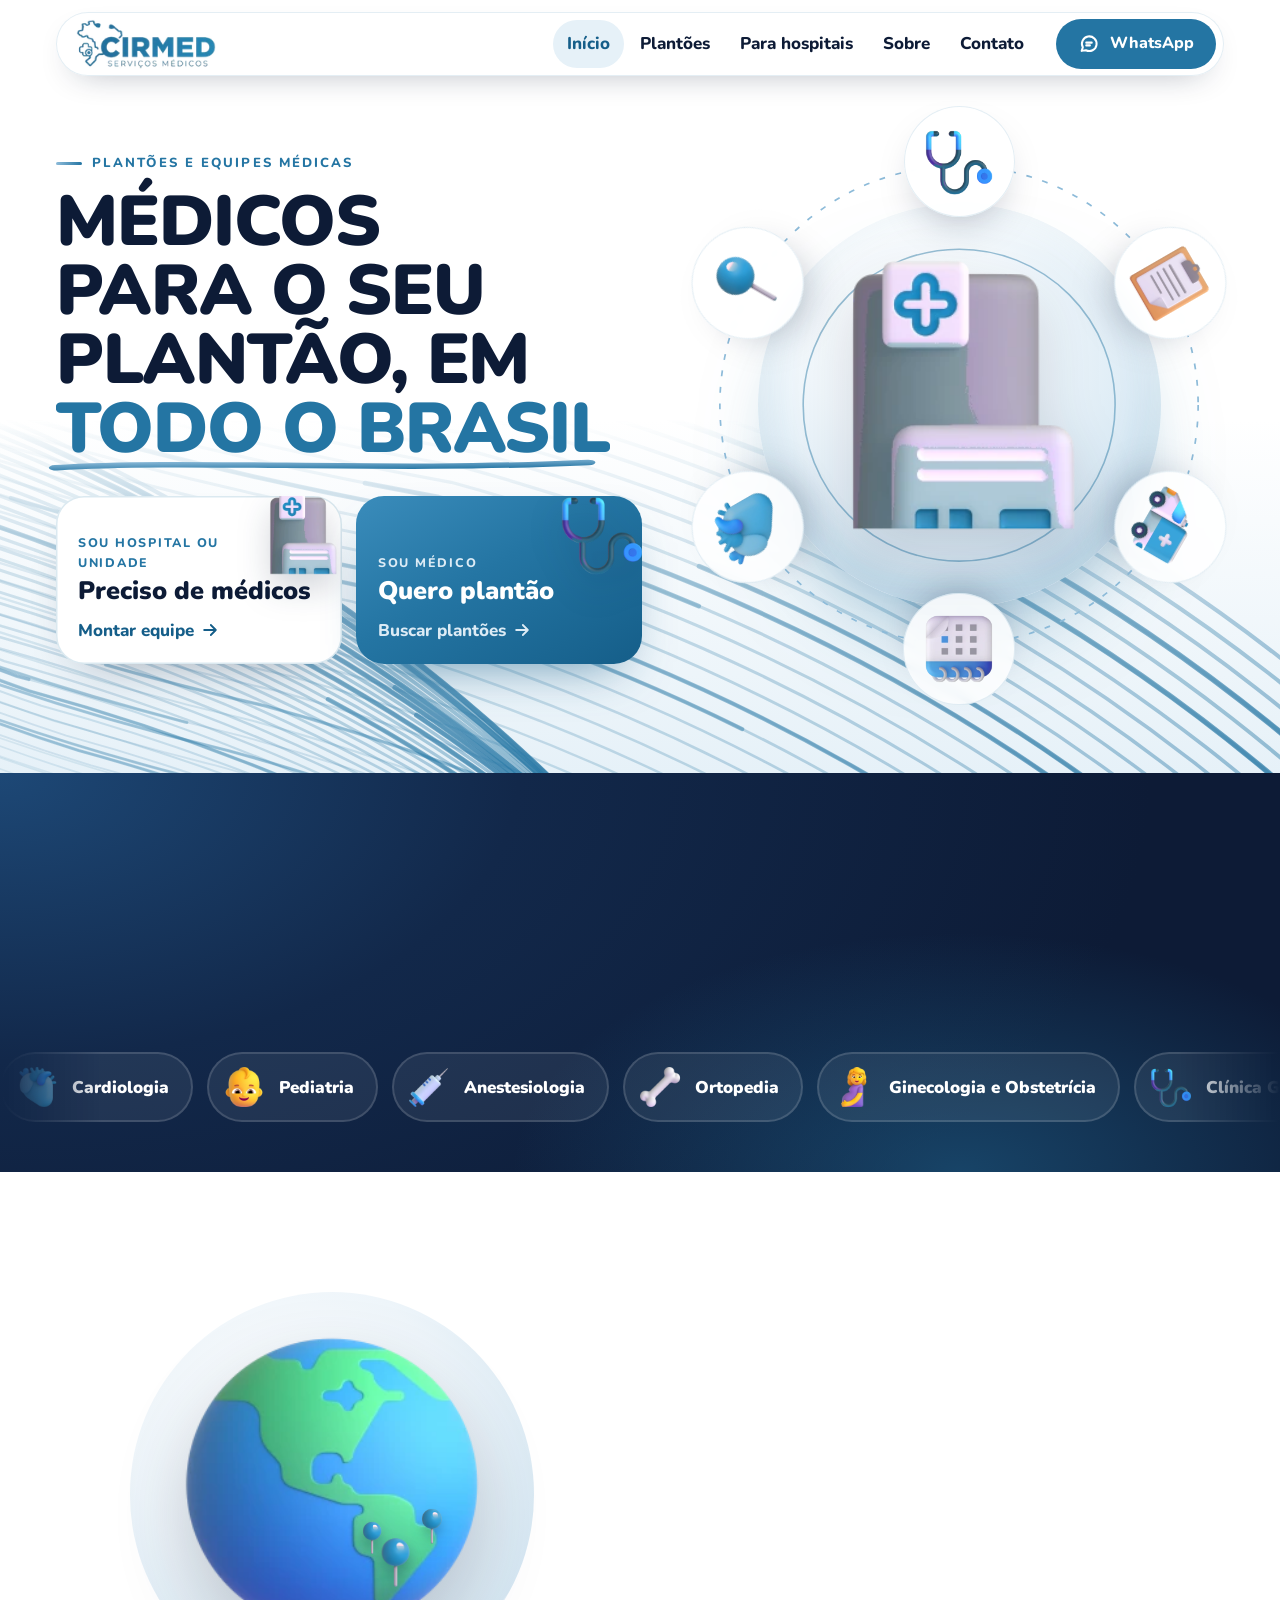
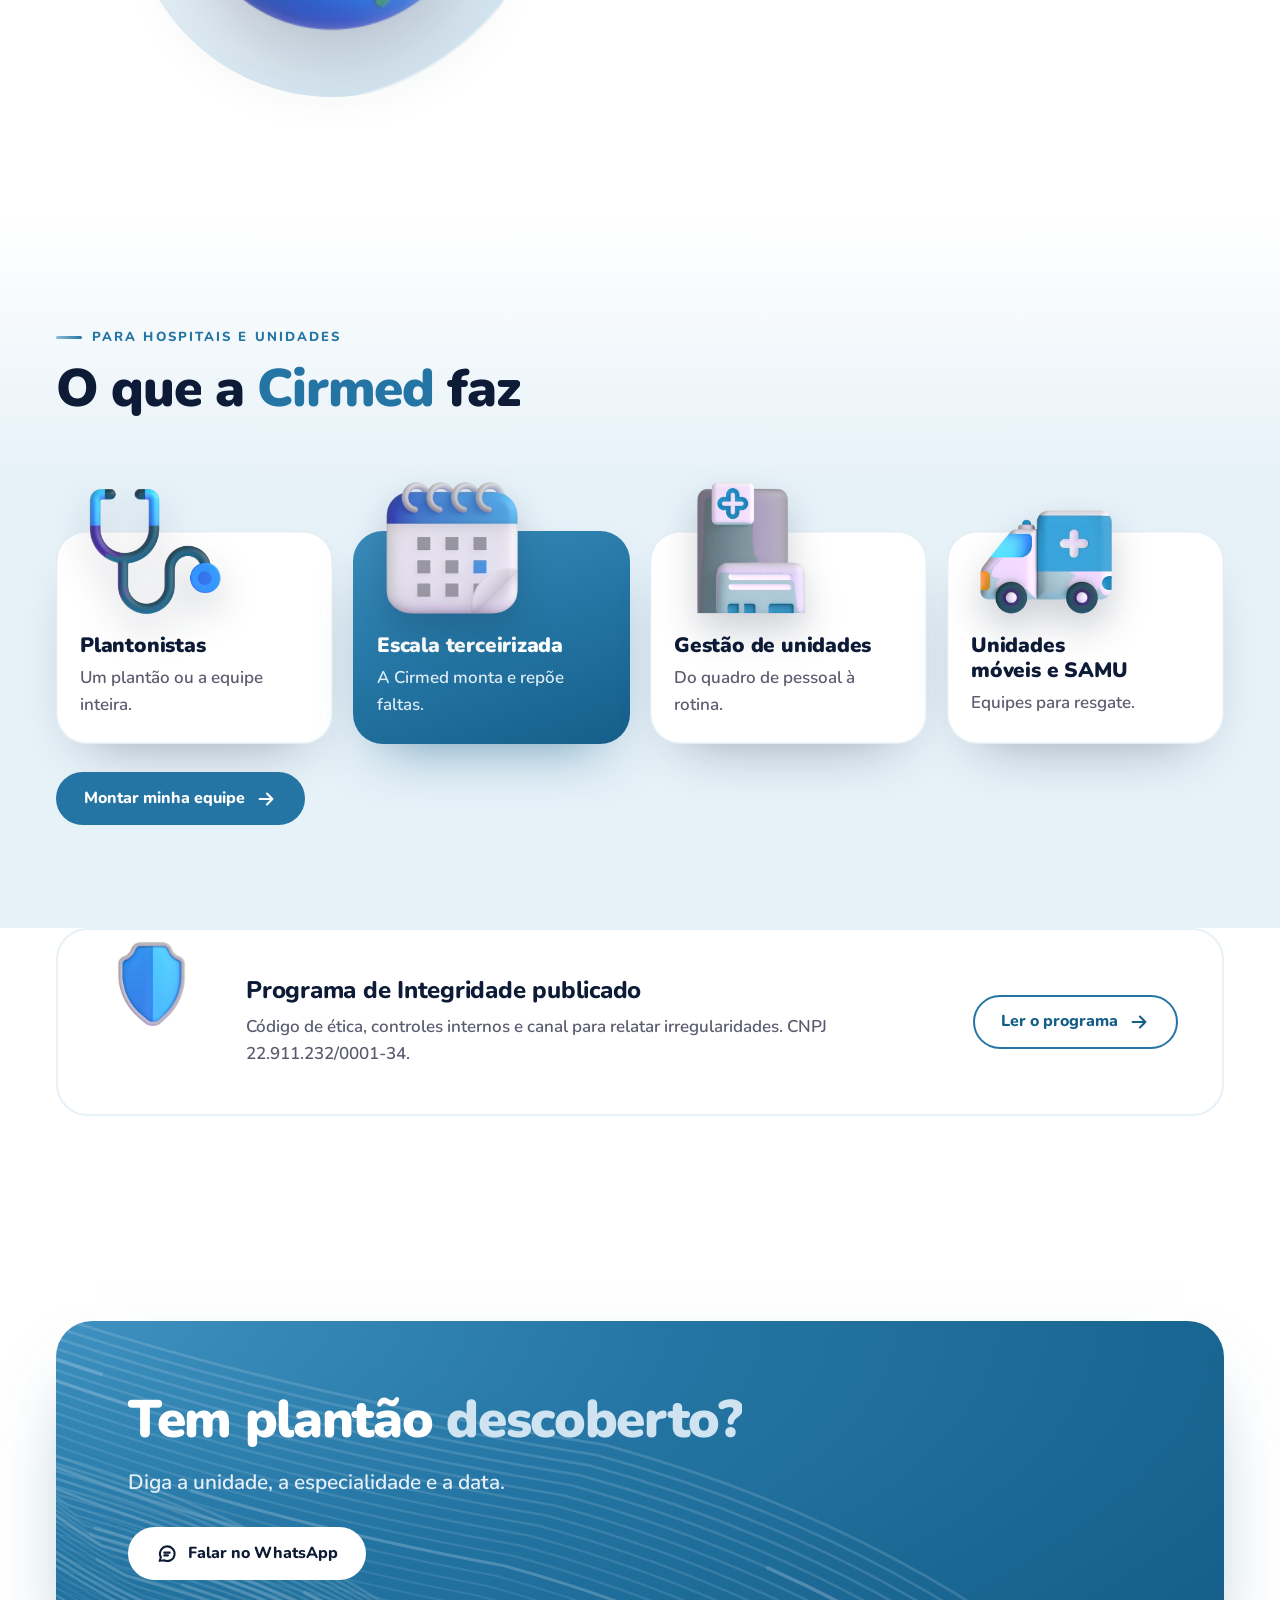
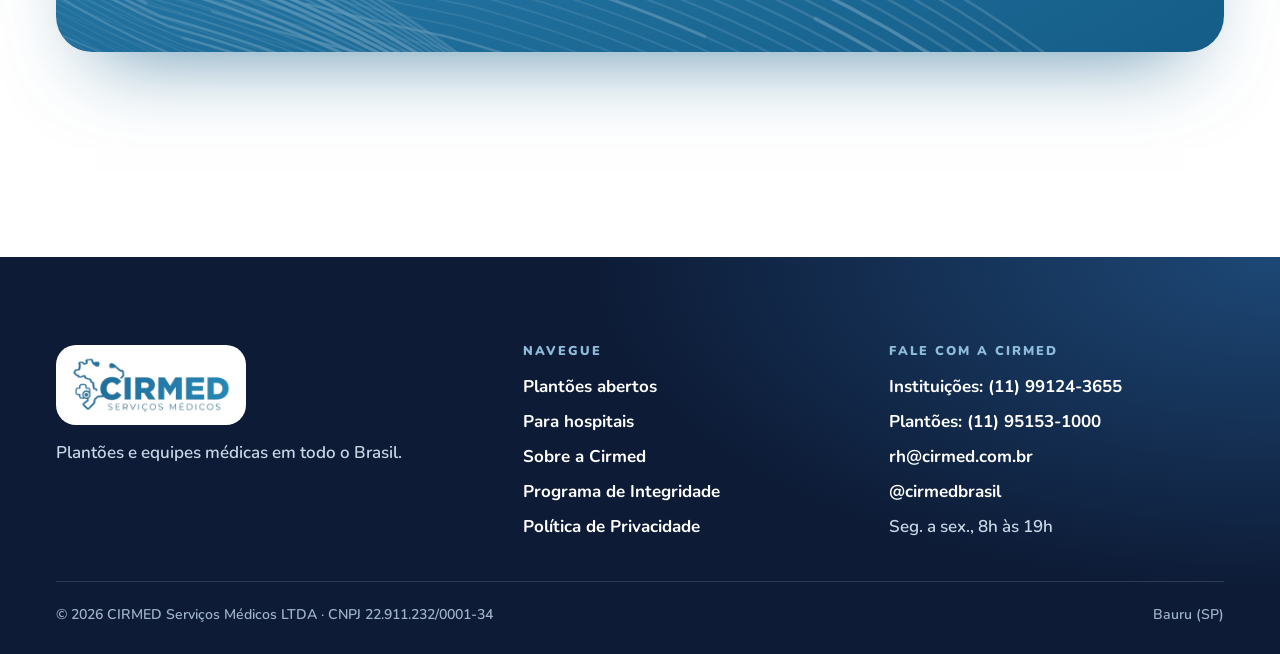
==== commit cbd79f9a: "Auditoria: globo com pinos no Brasil, 404 em qualquer endereço, limpar filtros, filtros soltos no ce" ====
--- a/index.html
+++ b/index.html
@@ -64,10 +64,14 @@
 </dl></div><div class="marquee" aria-label="Especialidades"><ul class="mq-track"><li><img class="mq-img" src="assets/3d/coracao.webp" width="256" height="256" alt="" aria-hidden="true" loading="lazy" decoding="async"><span>Cardiologia</span></li><li><img class="mq-img" src="assets/3d/bebe.webp" width="256" height="256" alt="" aria-hidden="true" loading="lazy" decoding="async"><span>Pediatria</span></li><li><img class="mq-img" src="assets/3d/seringa.webp" width="256" height="256" alt="" aria-hidden="true" loading="lazy" decoding="async"><span>Anestesiologia</span></li><li><img class="mq-img" src="assets/3d/osso.webp" width="256" height="256" alt="" aria-hidden="true" loading="lazy" decoding="async"><span>Ortopedia</span></li><li><img class="mq-img" src="assets/3d/gestante.webp" width="256" height="256" alt="" aria-hidden="true" loading="lazy" decoding="async"><span>Ginecologia e Obstetrícia</span></li><li><img class="mq-img" src="assets/3d/estetoscopio.webp" width="256" height="256" alt="" aria-hidden="true" loading="lazy" decoding="async"><span>Clínica Geral</span></li><li><img class="mq-img" src="assets/3d/ambulancia.webp" width="256" height="256" alt="" aria-hidden="true" loading="lazy" decoding="async"><span>Emergência</span></li><li><img class="mq-img" src="assets/3d/pulmoes.webp" width="256" height="256" alt="" aria-hidden="true" loading="lazy" decoding="async"><span>Pulmonar</span></li><li><img class="mq-img" src="assets/3d/cerebro.webp" width="256" height="256" alt="" aria-hidden="true" loading="lazy" decoding="async"><span>Neurologia</span></li><li><img class="mq-img" src="assets/3d/microscopio.webp" width="256" height="256" alt="" aria-hidden="true" loading="lazy" decoding="async"><span>Diagnóstico</span></li><li><img class="mq-img" src="assets/3d/dente.webp" width="256" height="256" alt="" aria-hidden="true" loading="lazy" decoding="async"><span>Dental</span></li></ul><ul class="mq-track" aria-hidden="true"><li><img class="mq-img" src="assets/3d/coracao.webp" width="256" height="256" alt="" aria-hidden="true" loading="lazy" decoding="async"><span>Cardiologia</span></li><li><img class="mq-img" src="assets/3d/bebe.webp" width="256" height="256" alt="" aria-hidden="true" loading="lazy" decoding="async"><span>Pediatria</span></li><li><img class="mq-img" src="assets/3d/seringa.webp" width="256" height="256" alt="" aria-hidden="true" loading="lazy" decoding="async"><span>Anestesiologia</span></li><li><img class="mq-img" src="assets/3d/osso.webp" width="256" height="256" alt="" aria-hidden="true" loading="lazy" decoding="async"><span>Ortopedia</span></li><li><img class="mq-img" src="assets/3d/gestante.webp" width="256" height="256" alt="" aria-hidden="true" loading="lazy" decoding="async"><span>Ginecologia e Obstetrícia</span></li><li><img class="mq-img" src="assets/3d/estetoscopio.webp" width="256" height="256" alt="" aria-hidden="true" loading="lazy" decoding="async"><span>Clínica Geral</span></li><li><img class="mq-img" src="assets/3d/ambulancia.webp" width="256" height="256" alt="" aria-hidden="true" loading="lazy" decoding="async"><span>Emergência</span></li><li><img class="mq-img" src="assets/3d/pulmoes.webp" width="256" height="256" alt="" aria-hidden="true" loading="lazy" decoding="async"><span>Pulmonar</span></li><li><img class="mq-img" src="assets/3d/cerebro.webp" width="256" height="256" alt="" aria-hidden="true" loading="lazy" decoding="async"><span>Neurologia</span></li><li><img class="mq-img" src="assets/3d/microscopio.webp" width="256" height="256" alt="" aria-hidden="true" loading="lazy" decoding="async"><span>Diagnóstico</span></li><li><img class="mq-img" src="assets/3d/dente.webp" width="256" height="256" alt="" aria-hidden="true" loading="lazy" decoding="async"><span>Dental</span></li></ul></div></section>
 
 <section class="section" aria-labelledby="plantoes-title"><div class="wrap split">
-  <figure class="map-stage" role="img" aria-label="Mapa em 3D com pinos azuis flutuando.">
-  <span class="orbit-glow" aria-hidden="true"></span>
-  <span class="float map-main" data-depth="0.12" style="--fd:0.00s"><img class="float-img" src="assets/3d/mapa.webp" width="256" height="256" alt="" aria-hidden="true" loading="lazy" decoding="async"></span>
-  <span class="float pin-a" data-depth="0.5" style="--fd:0.20s"><img class="float-img" src="assets/3d/pino.webp" width="256" height="256" alt="" aria-hidden="true" loading="lazy" decoding="async"></span><span class="float pin-b" data-depth="0.7" style="--fd:0.90s"><img class="float-img" src="assets/3d/pino.webp" width="256" height="256" alt="" aria-hidden="true" loading="lazy" decoding="async"></span><span class="float pin-c" data-depth="0.4" style="--fd:1.60s"><img class="float-img" src="assets/3d/pino.webp" width="256" height="256" alt="" aria-hidden="true" loading="lazy" decoding="async"></span>
+  <figure class="map-stage" role="img" aria-label="Globo em 3D mostrando as Américas, com pinos azuis sobre o Brasil.">
+  <span class="map-glow" aria-hidden="true"></span>
+  <span class="map-move" data-depth="0.12">
+    <img class="map-globe" src="assets/3d/globo.webp" width="256" height="256" alt="" aria-hidden="true" loading="lazy" decoding="async">
+    <span class="map-pin mp-b"><img class="pin-img" src="assets/3d/pino.webp" width="256" height="256" alt="" aria-hidden="true" loading="lazy" decoding="async"></span>
+    <span class="map-pin mp-c"><img class="pin-img" src="assets/3d/pino.webp" width="256" height="256" alt="" aria-hidden="true" loading="lazy" decoding="async"></span>
+    <span class="map-pin mp-a"><img class="pin-img" src="assets/3d/pino.webp" width="256" height="256" alt="" aria-hidden="true" loading="lazy" decoding="async"><span class="pin-pulse"></span></span>
+  </span>
 </figure>
   <div class="reveal" style="--d:.1s">
     <p class="kicker">Para médicos</p>
@@ -140,9 +144,9 @@
     </div>
   </div>
 </footer>
-<div class="mobile-bar">
+<nav class="mobile-bar" aria-label="Atalhos">
   <a class="btn btn-primary" href="https://wa.me/5511991243655" target="_blank" rel="noopener noreferrer"><svg class="icon" viewBox="0 0 24 24" aria-hidden="true"><path d="M4 19.5 5.3 15.6A8 8 0 1 1 8.6 18.8Z"/><path d="M9 10.5h6M9 13.5h4"/></svg><span>WhatsApp</span><span class="sr-only"> (abre em nova aba)</span></a>
   <a class="btn btn-outline" href="plantoes.html"><svg class="icon" viewBox="0 0 24 24" aria-hidden="true"><circle cx="11" cy="11" r="7"/><path d="m20 20-3.5-3.5"/></svg><span>Plantões</span></a>
-</div>
+</nav>
 </body>
 </html>
--- a/css/cirmed.css
+++ b/css/cirmed.css
@@ -454,11 +454,6 @@
 .hero-cluster .c-a { left: 0; top: 2%; width: 30%; }
 .hero-cluster .c-b { right: 0; bottom: 0; width: 32%; }
 .hero-cluster .c-c { right: 8%; top: 0; width: 20%; }
-.map-stage .orbit-glow { inset: 6% 10%; }
-.map-stage .map-main { left: 12%; top: 14%; width: 76%; }
-.map-stage .pin-a { left: 30%; top: 4%; width: 17%; }
-.map-stage .pin-b { left: 56%; top: 20%; width: 15%; }
-.map-stage .pin-c { left: 40%; top: 42%; width: 13%; }
 @media (max-width: 860px) { .hero-cluster, .map-stage { max-width: 320px; } }
 .page-hero-split .hero-cluster { margin-top: 8px; }
 
@@ -649,3 +644,28 @@
   html.show-bar .mobile-bar { transform: none; }
   html.menu-open .mobile-bar { transform: translateY(160%); }
 }
+
+/* Globo com pinos sobre o Brasil (substitui o mapa-múndi) */
+.map-stage { aspect-ratio: 1; max-width: 440px; }
+.map-glow { position: absolute; inset: 4%; border-radius: 50%; background: radial-gradient(circle at 40% 35%, #FFFFFF 0%, #EEF5FA 45%, #D6E7F2 75%, rgba(214,231,242,0) 76%); }
+.map-move { position: absolute; inset: 12%; transform: translate3d(var(--px, 0px), var(--py, 0px), 0); }
+.map-globe { width: 100%; height: auto; display: block; filter: drop-shadow(0 30px 34px rgba(13,27,54,.22)); animation: bob 6s ease-in-out infinite alternate; }
+/* posições em % do globo: Sudeste, Nordeste e Centro-Oeste */
+.map-pin { position: absolute; translate: -50% -94%; animation: bob 6s ease-in-out infinite alternate; }
+.pin-img { display: block; width: 100%; height: auto; filter: drop-shadow(0 8px 6px rgba(13,27,54,.25)); }
+.mp-a { left: 69%; top: 81%; width: 17%; }
+.mp-b { left: 80%; top: 68%; width: 12%; }
+.mp-c { left: 62%; top: 71%; width: 11%; }
+.pin-pulse { position: absolute; left: 50%; bottom: -4%; width: 70%; aspect-ratio: 2.4; translate: -50% 50%; border-radius: 50%; border: 2px solid var(--blue); opacity: 0; animation: pin-pulse 2.4s ease-out infinite; }
+@keyframes pin-pulse { 0% { opacity: .8; scale: .3; } 100% { opacity: 0; scale: 1.6; } }
+@media (max-width: 860px) { .map-stage { max-width: 300px; } }
+@media (prefers-reduced-motion: reduce) { .map-globe, .map-pin, .pin-pulse { animation: none; } .map-move { transform: none; } }
+
+/* Auditoria: ajustes */
+.results-bar { display: flex; align-items: center; justify-content: space-between; gap: 12px; margin: 22px 0 14px; }
+.results-bar .results-count { margin: 0; }
+.link-btn { background: none; border: 0; font: inherit; font-weight: 800; color: var(--blue-deep); text-decoration: underline; text-underline-offset: 3px; cursor: pointer; padding: 10px 4px; min-height: 44px; }
+.link-btn[hidden] { display: none; }
+.facts dd a { display: inline-block; padding: 8px 0; }
+/* No celular, a barra de filtros não fica presa no topo: libera a tela para os resultados */
+@media (max-width: 760px) { .filters { position: static; } }
